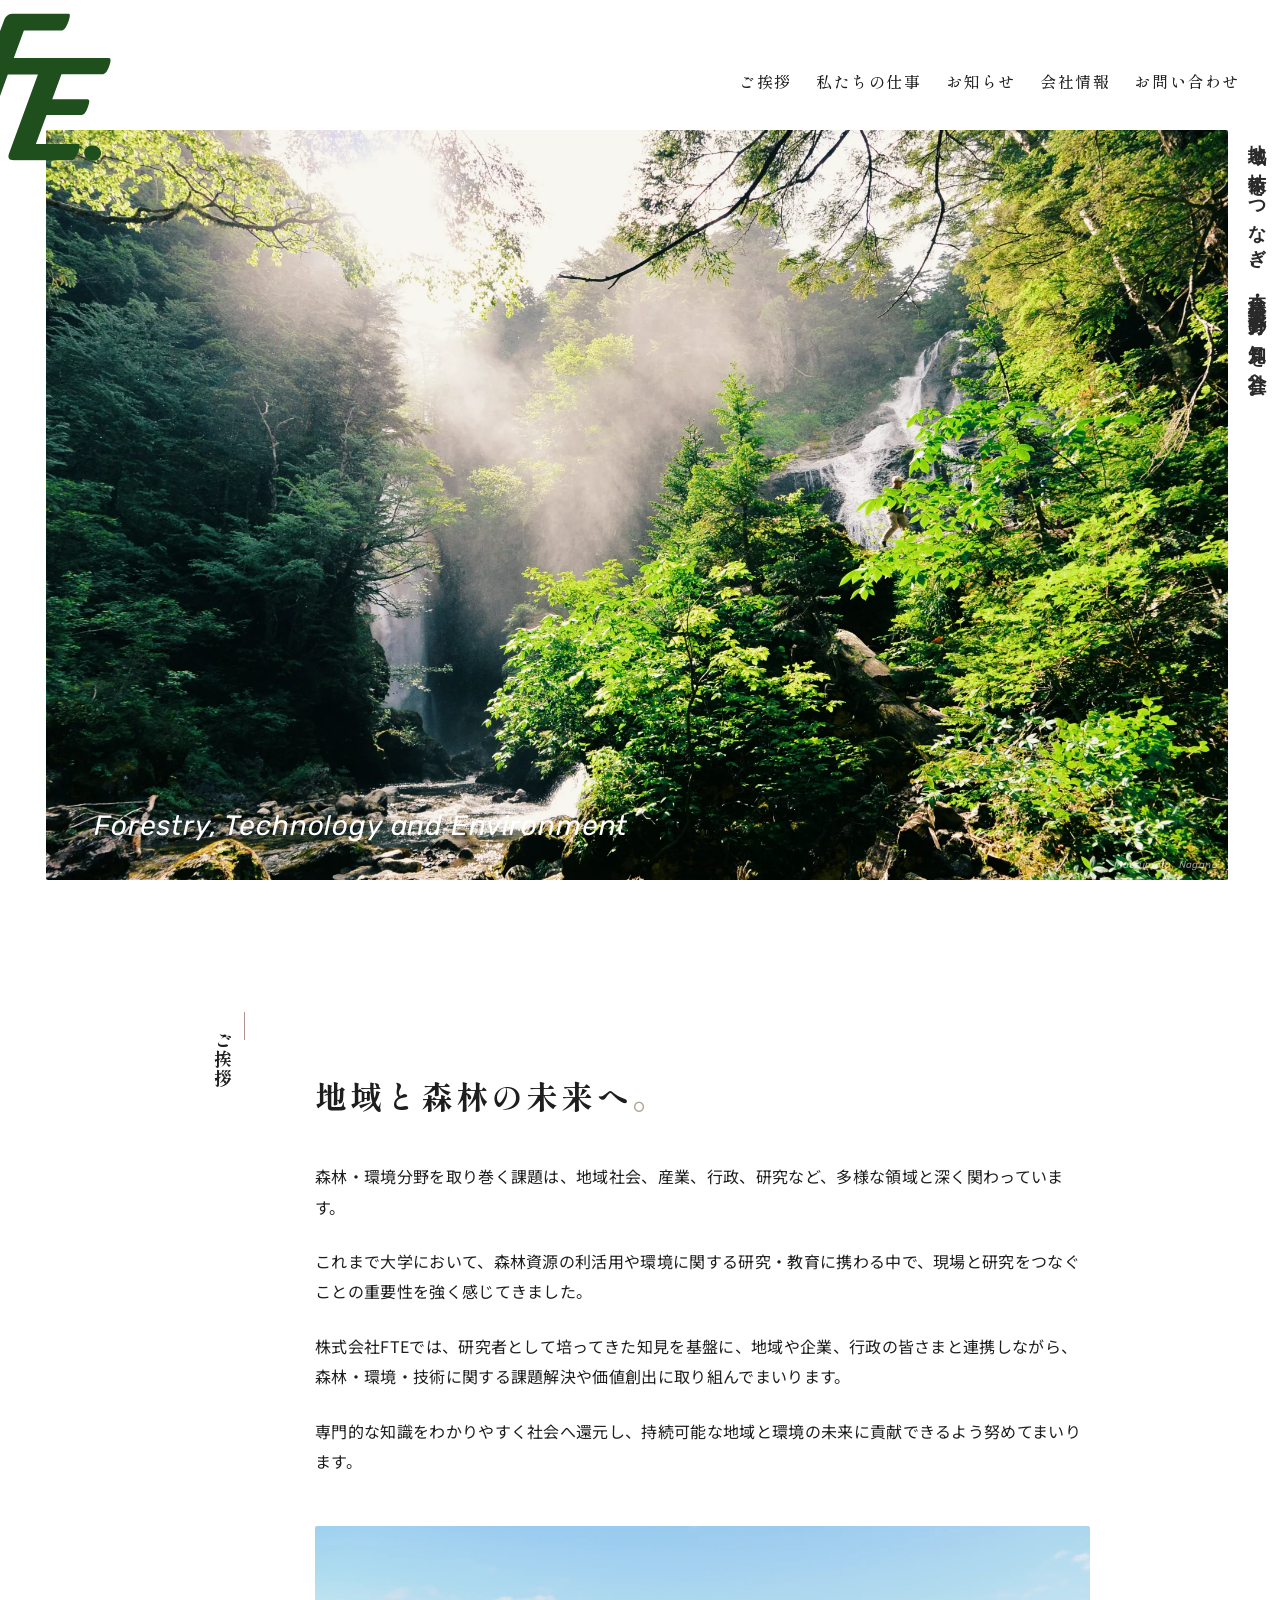
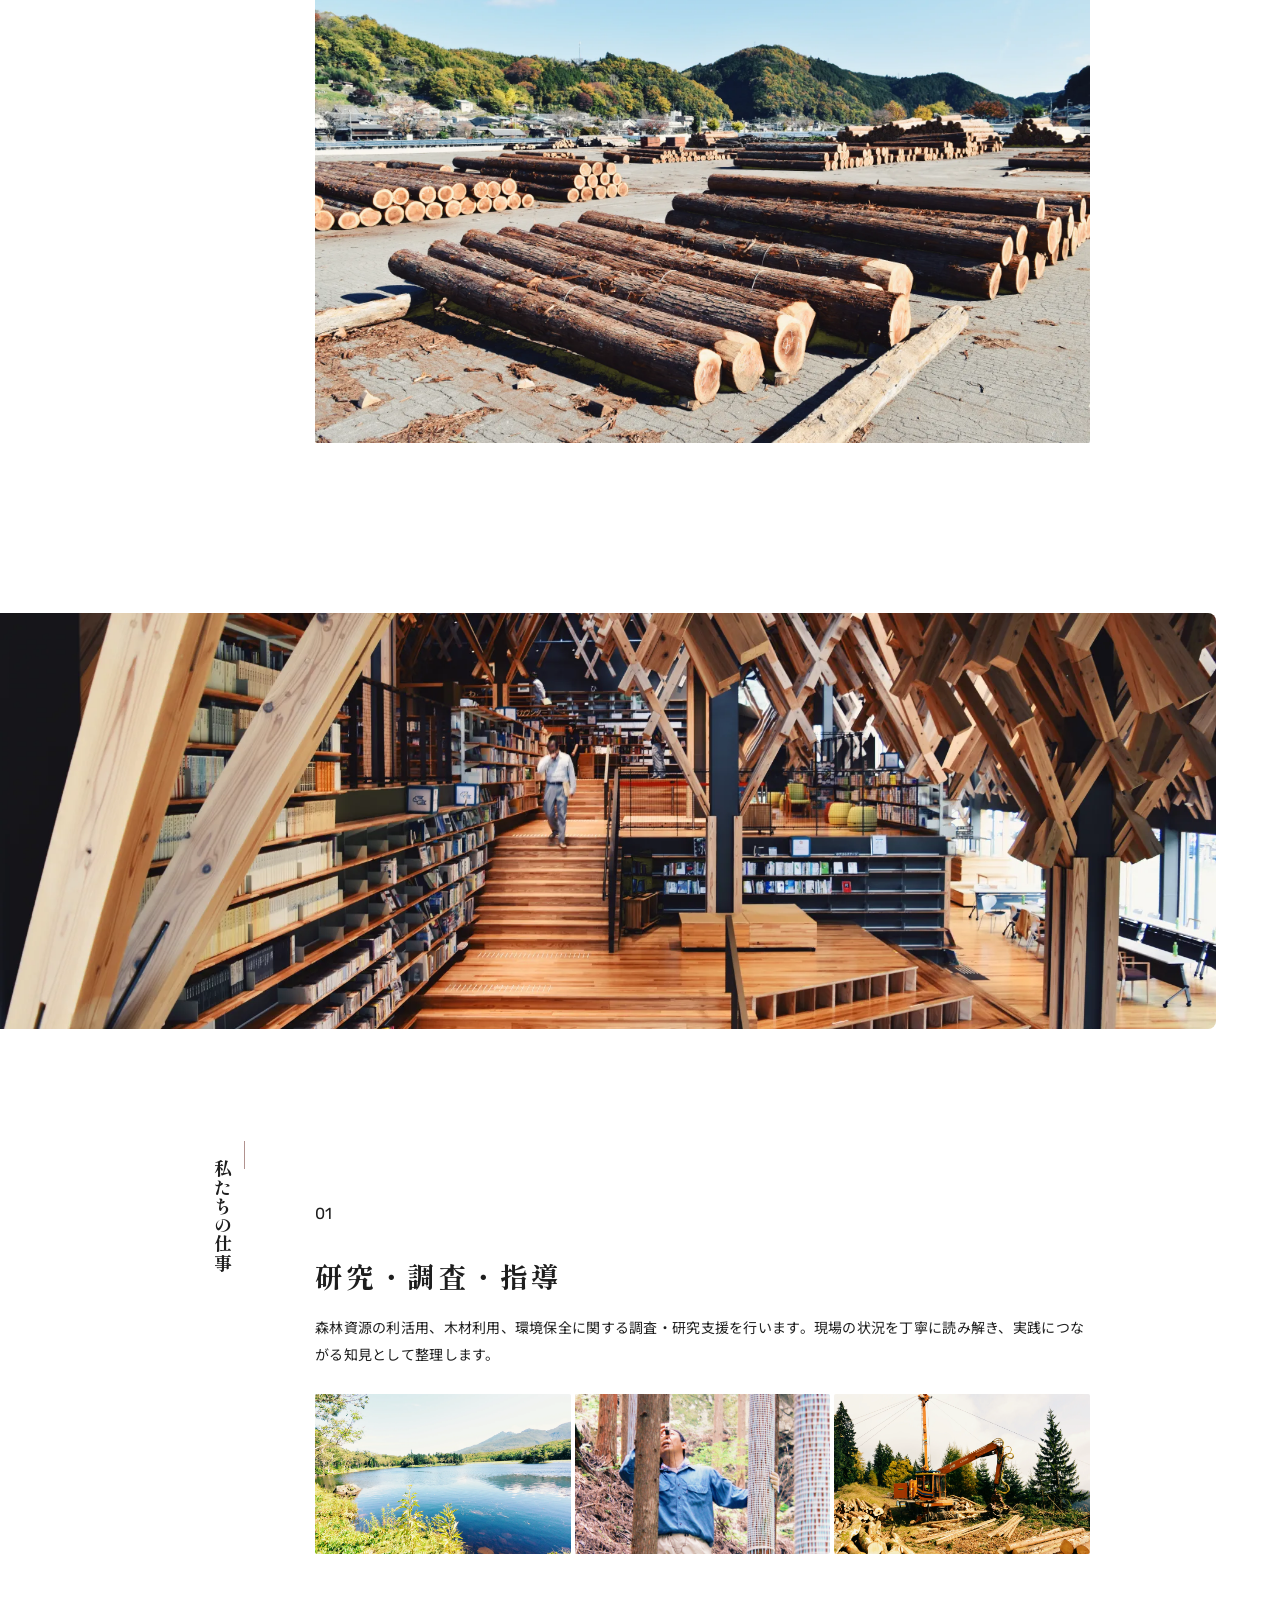
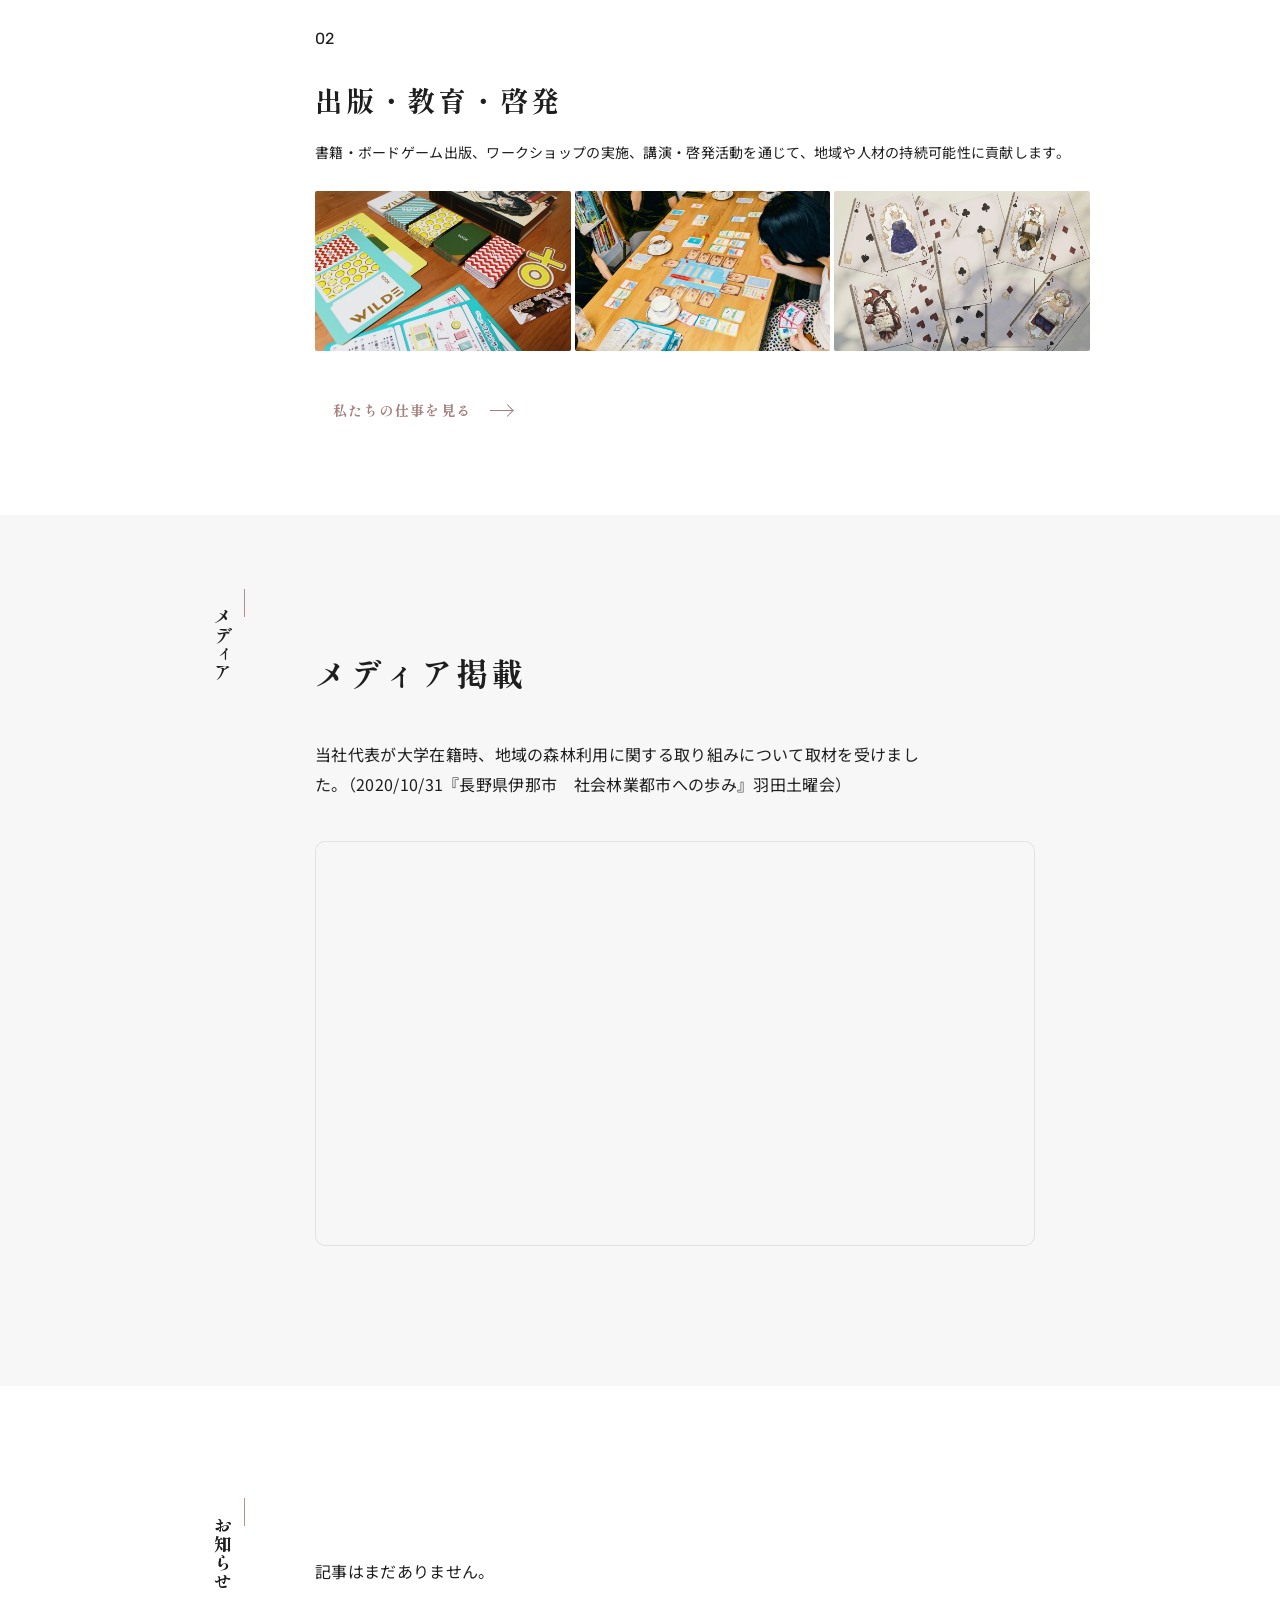
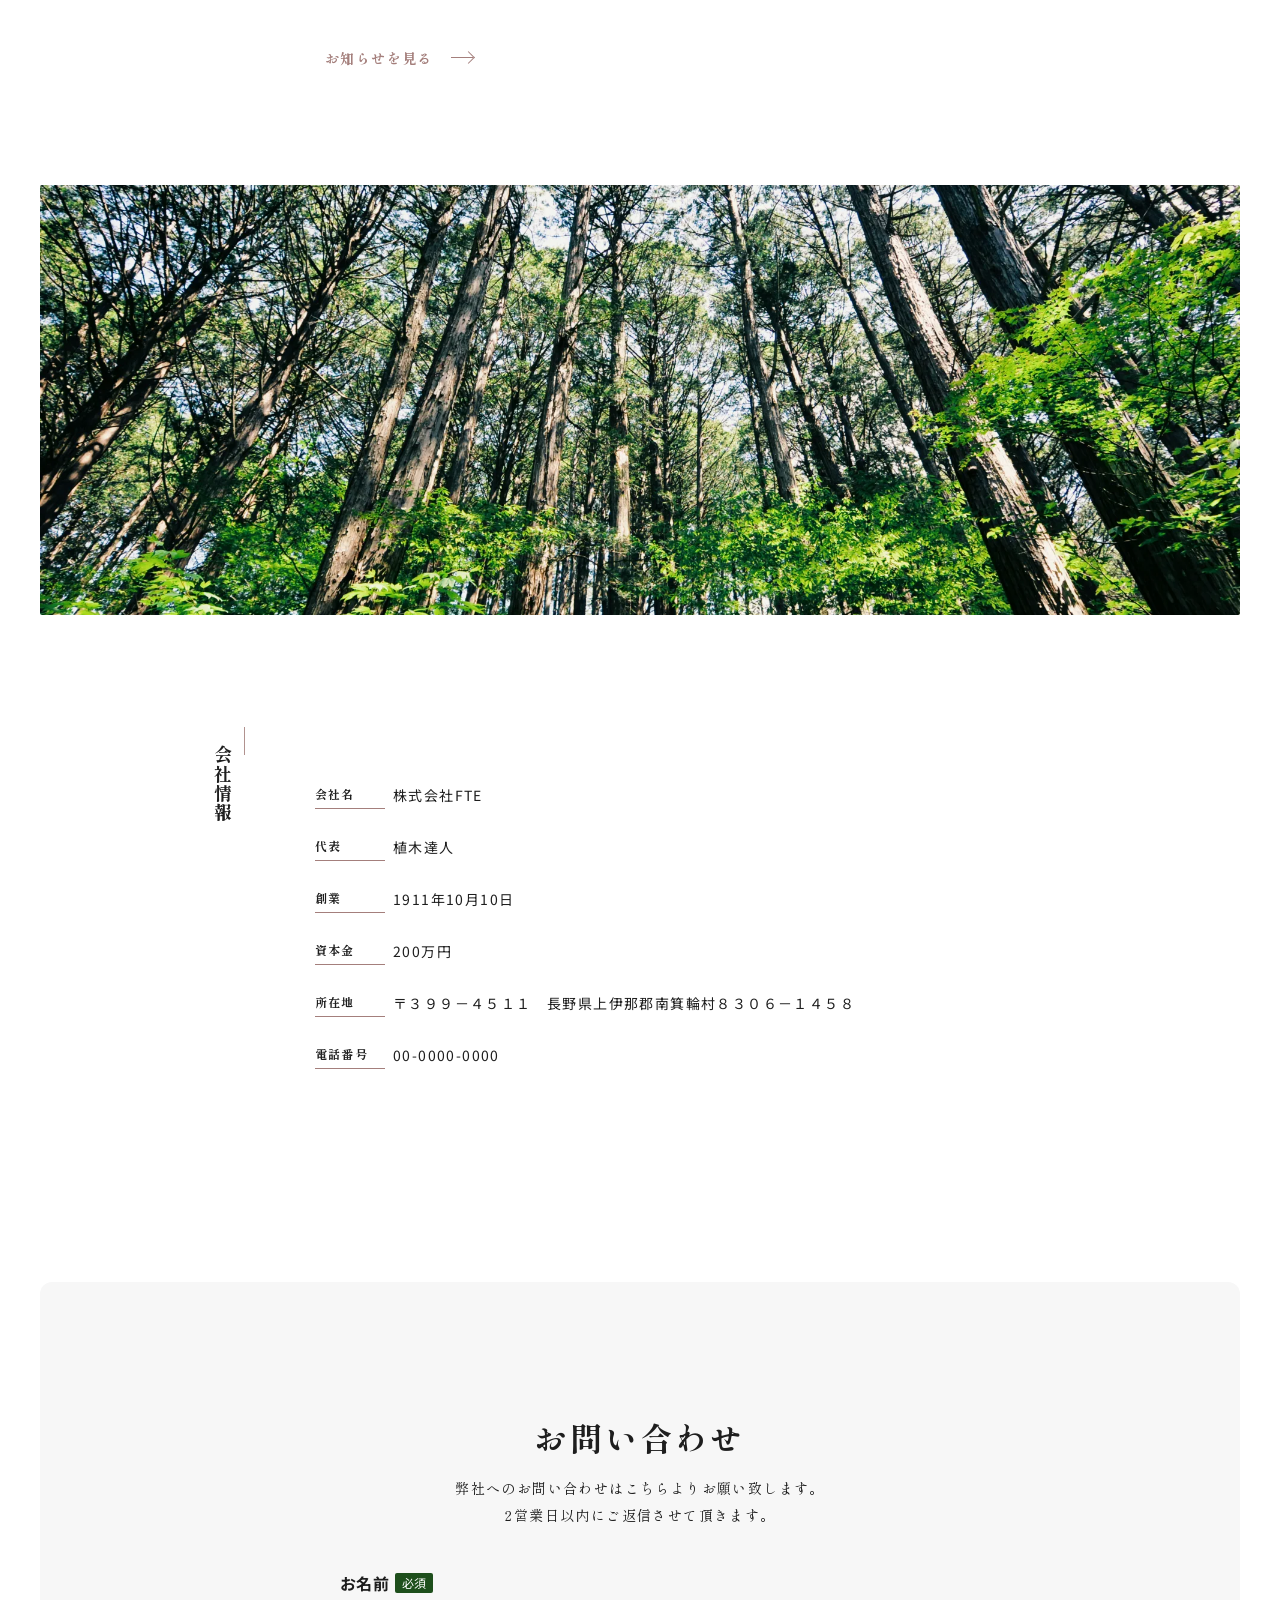
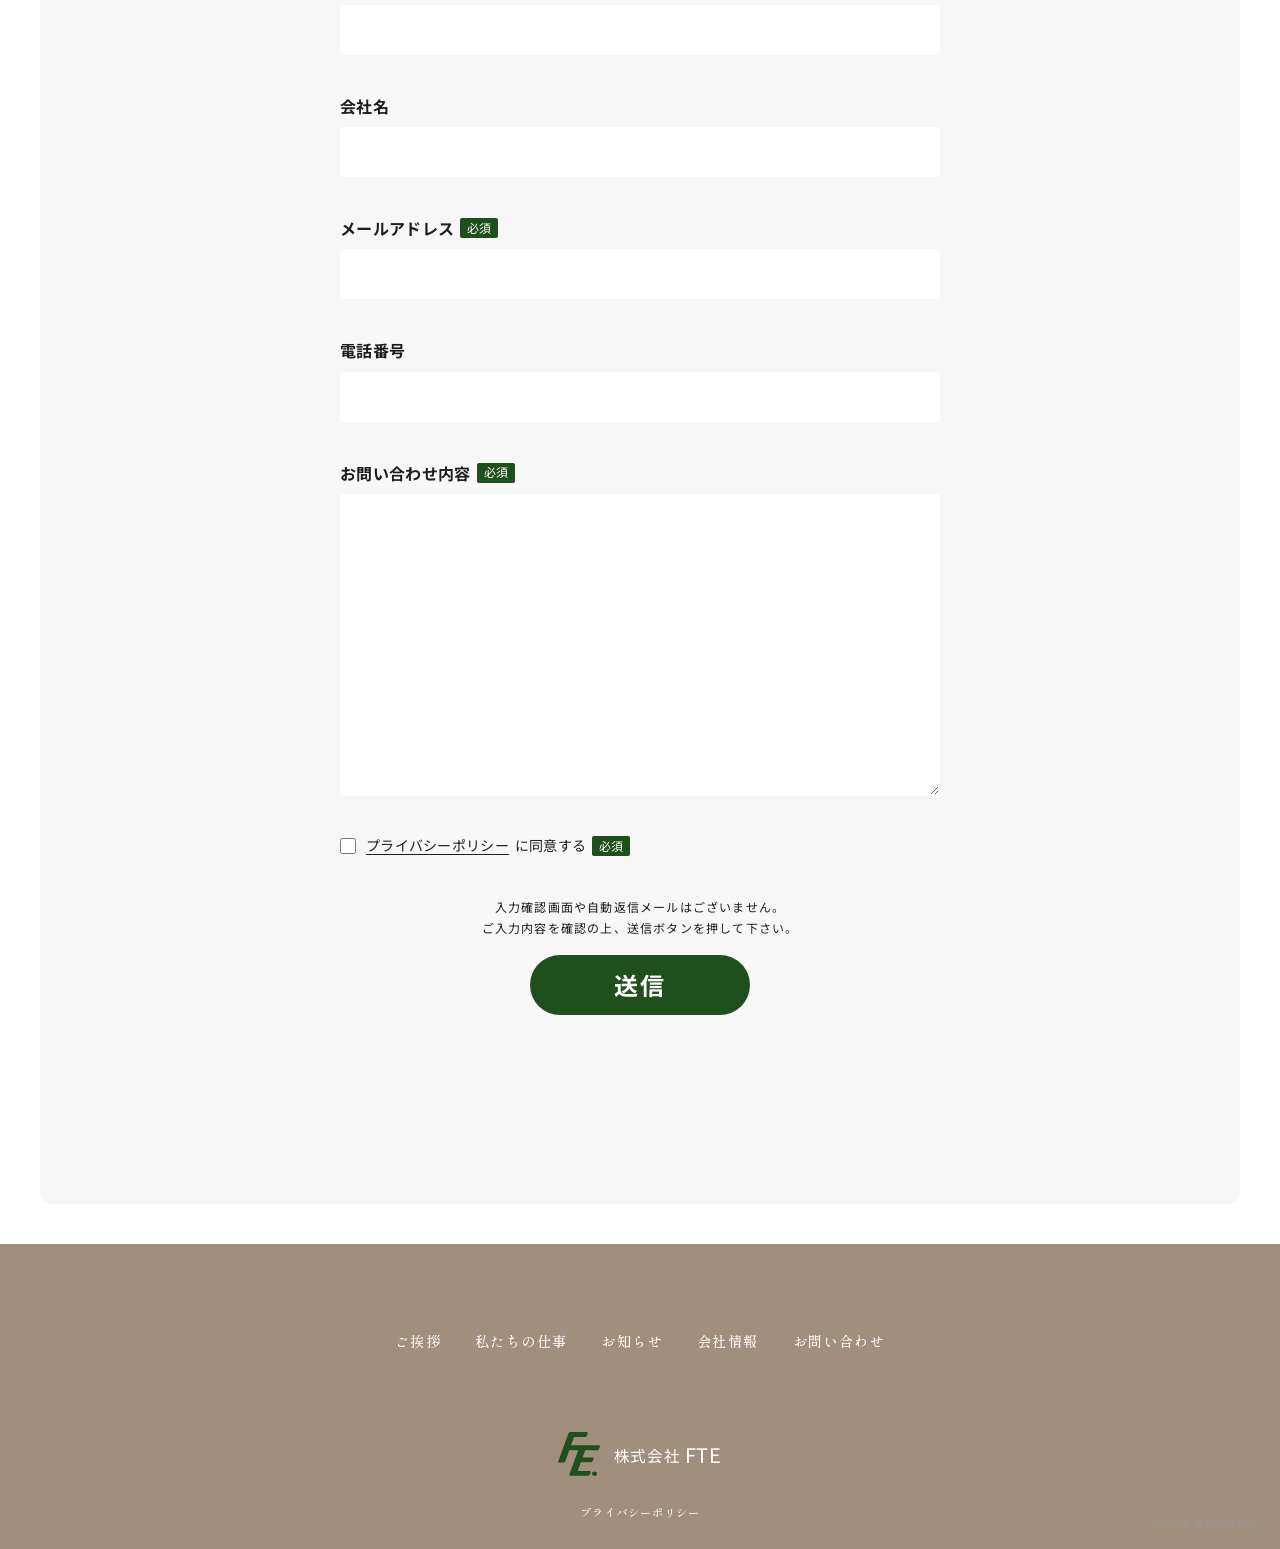
==== index.html @ 88b0e00a "media link" ====
<!DOCTYPE html>
<html lang="ja">
<head>
  <meta charset="UTF-8" />
  <meta name="viewport" content="width=device-width, initial-scale=1.0" />
  <title>株式会社FTE | Forestry, Technology and Environment</title>
  <meta name="description" content="株式会社FTEは、森林・木材・環境分野の研究、調査、教育、出版、商品開発を通じて、地域と環境の持続可能な未来づくりに取り組みます。" />
  <meta name="referrer" content="strict-origin-when-cross-origin" />
  <meta property="og:title" content="株式会社FTE | Forestry, Technology and Environment" />
  <meta property="og:description" content="森林・木材・環境分野の知見を活かし、地域と環境の持続可能な未来づくりに取り組む株式会社FTEの公式サイトです。" />
  <meta property="og:type" content="website" />
  <meta property="og:site_name" content="株式会社FTE" />
  <link rel="icon" href="assets/favicon.svg" type="image/svg+xml" />
  <link rel="preconnect" href="https://fonts.googleapis.com" />
  <link rel="preconnect" href="https://fonts.gstatic.com" crossorigin />
  <link href="https://fonts.googleapis.com/css2?family=Noto+Sans+JP:wght@400;500;700;900&amp;family=Rubik:wght@400;500;600;700&amp;family=Shippori+Mincho+B1:wght@400;500;600;700&amp;family=Zen+Kaku+Gothic+New:wght@400;500;700;900&amp;display=swap" rel="stylesheet" />
  <link rel="stylesheet" href="assets/styles.css?v=20260525-4" />
</head>
<body>
  <header class="site-header" id="top">
    <div class="header-inner">
      <a class="brand" href="#top" aria-label="株式会社FTE">
        <span class="brand-mark" aria-hidden="true">
          <img src="assets/FTE_logo.svg" alt="" />
        </span>
      </a>
      <nav class="global-nav" aria-label="グローバルナビゲーション">
        <a href="#message">ご挨拶</a>
        <a href="works.html#works">私たちの仕事</a>
        <a href="#info">お知らせ</a>
        <a href="#company">会社情報</a>
        <a href="#contact">お問い合わせ</a>
      </nav>
      <button class="menu-toggle" id="menuButton" type="button" aria-label="メニューを開く" aria-controls="mobileMenu" aria-expanded="false">
        <span></span>
        <span></span>
        <span></span>
      </button>
    </div>
  </header>

  <div class="mobile-menu" id="mobileMenu" aria-hidden="true">
    <nav aria-label="モバイルナビゲーション">
      <a href="#message">ご挨拶</a>
      <a href="works.html#works">私たちの仕事</a>
      <a href="#info">お知らせ</a>
      <a href="#company">会社情報</a>
      <a href="#contact">お問い合わせ</a>
    </nav>
  </div>

  <p class="side-copy side-copy-left">地域と技術をつなぎ、</p>
  <p class="side-copy side-copy-right">森林・環境・教育分野の知見を社会へ。</p>
  <p class="side-copy side-copy-mobile">地域と技術をつなぎ、森林・環境・教育分野の知見を社会へ。</p>

  <main>
    <section class="hero" aria-label="株式会社FTE">
      <div class="hero-image">
        <img src="assets/matsumoto.webp" alt="長野県松本市の三本滝" />
        <p class="hero-caption">Matsumoto, Nagano</p>
        <div class="hero-title">
          <h1 class="visually-hidden">FTE</h1>
          <p>Forestry, Technology and Environment</p>
        </div>
      </div>
    </section>

    <section class="section section-message reveal" id="message">
      <div class="section-inner">
        <p class="section-label">ご挨拶</p>
        <div class="section-body message-body">
          <h2>地域と森林の未来へ<span class="heading-dot">。</span></h2>
          <p>
            森林・環境分野を取り巻く課題は、地域社会、産業、行政、研究など、多様な領域と深く関わっています。
          </p>
          <p>
            これまで大学において、森林資源の利活用や環境に関する研究・教育に携わる中で、現場と研究をつなぐことの重要性を強く感じてきました。
          </p>
          <p>
            株式会社FTEでは、研究者として培ってきた知見を基盤に、地域や企業、行政の皆さまと連携しながら、森林・環境・技術に関する課題解決や価値創出に取り組んでまいります。
          </p>
          <p>
            専門的な知識をわかりやすく社会へ還元し、持続可能な地域と環境の未来に貢献できるよう努めてまいります。
          </p>
          <img class="message-photo" src="assets/yoshino.webp" alt="吉野の風景" loading="lazy" />
        </div>
      </div>
    </section>

    <figure class="wide-photo reveal">
      <img src="assets/library.webp" alt="木造建築の図書空間" loading="lazy" />
    </figure>

    <section class="section reveal" id="works">
      <div class="section-inner">
        <p class="section-label">私たちの仕事</p>
        <div class="section-body">
          <article class="work-item">
            <p class="work-number">01</p>
            <h2>研究・調査・指導</h2>
            <p>
              森林資源の利活用、木材利用、環境保全に関する調査・研究支援を行います。現場の状況を丁寧に読み解き、実践につながる知見として整理します。
            </p>
            <div class="image-row">
              <img src="assets/shiretoko.webp" alt="知床の森林" loading="lazy" />
              <img class="image-focus-top" src="assets/port2.webp" alt="森林調査の様子" loading="lazy" />
              <img src="assets/austria1.webp" alt="オーストリアの木造建築" loading="lazy" />
            </div>
          </article>

          <article class="work-item">
            <p class="work-number">02</p>
            <h2>出版・教育・啓発</h2>
            <p>
              書籍・ボードゲーム出版、ワークショップの実施、講演・啓発活動を通じて、地域や人材の持続可能性に貢献します。
            </p>
            <div class="image-row">
              <img src="assets/kojirefa1.webp" alt="ボードゲームのカード" loading="lazy" />
              <img src="assets/mitiada2.webp" alt="みちあそびのプレイ風景" loading="lazy" />
              <img class="image-focus-top" src="assets/liberade1.webp" alt="Liberadeの制作物" loading="lazy" />
            </div>
          </article>

          <a class="text-link" href="works.html#works">
            <span>私たちの仕事を見る</span>
            <i aria-hidden="true"></i>
          </a>
        </div>
      </div>
    </section>

    <section class="section section-media reveal" id="media">
      <div class="section-inner">
        <p class="section-label">メディア</p>
        <div class="section-body media-body">
          <h2>メディア掲載</h2>
          <p>
            当社代表が大学在籍時、地域の森林利用に関する取り組みについて取材を受けました。（2020/10/31『長野県伊那市　社会林業都市への歩み』羽田土曜会）
          </p>
          <div class="media-video" aria-label="当社代表が出演したYouTube動画">
            <iframe
              src="https://www.youtube.com/embed/WPA7bNDVLJ8?start=276&amp;rel=0&amp;playsinline=1"
              title="当社代表が出演したYouTube動画"
              loading="lazy"
              allow="accelerometer; autoplay; clipboard-write; encrypted-media; gyroscope; picture-in-picture; web-share"
              referrerpolicy="strict-origin-when-cross-origin"
              allowfullscreen>
            </iframe>
          </div>
        </div>
      </div>
    </section>

    <section class="section section-info reveal" id="info">
      <div class="section-inner">
        <p class="section-label">お知らせ</p>
        <div class="section-body">
          <p class="empty-news">記事はまだありません。</p>
          <a class="small-link" href="#info">
            <span>お知らせを見る</span>
            <i aria-hidden="true"></i>
          </a>
        </div>
      </div>
    </section>

    <figure class="wood-photo reveal">
      <img src="assets/kisohinoki.webp" alt="木曽檜の大木" loading="lazy" />
    </figure>

    <section class="section reveal" id="company">
      <div class="section-inner">
        <p class="section-label">会社情報</p>
        <div class="section-body company-body">
          <div class="company-detail">
            <dl>
              <div>
                <dt>会社名</dt>
                <dd>株式会社FTE</dd>
              </div>
              <div>
                <dt>代表</dt>
                <dd>植木達人</dd>
              </div>
              <div>
                <dt>創業</dt>
                <dd>1911年10月10日</dd>
              </div>
              <div>
                <dt>資本金</dt>
                <dd>200万円</dd>
              </div>
              <div>
                <dt>所在地</dt>
                <dd>〒３９９－４５１１　長野県上伊那郡南箕輪村８３０６－１４５８</dd>
              </div>
              <div>
                <dt>電話番号</dt>
                <dd>00-0000-0000</dd>
              </div>
            </dl>
          </div>
        </div>
      </div>
    </section>

    <section class="contact-wrap reveal" id="contact">
      <div class="contact-panel">
        <h2>お問い合わせ</h2>
        <p>
          弊社へのお問い合わせはこちらよりお願い致します。<br />
          2営業日以内にご返信させて頂きます。
        </p>

        <form class="contact-form" id="contactForm" action="https://formspree.io/f/xjgzoblb" method="post">
          <input type="hidden" name="_subject" value="FTE Webサイトからのお問い合わせ" />
          <label>
            <span>お名前 <em>必須</em></span>
            <input type="text" name="お名前" required />
          </label>
          <label>
            <span>会社名</span>
            <input type="text" name="会社名" />
          </label>
          <label>
            <span>メールアドレス <em>必須</em></span>
            <input type="email" name="email" required />
          </label>
          <label>
            <span>電話番号</span>
            <input type="tel" name="電話番号" />
          </label>
          <label>
            <span>お問い合わせ内容 <em>必須</em></span>
            <textarea name="お問い合わせ内容" required></textarea>
          </label>
          <label class="privacy-check">
            <input type="checkbox" name="プライバシーポリシーに同意" required />
            <span><a href="privacy.html#privacy">プライバシーポリシー</a>に同意する <em>必須</em></span>
          </label>
          <p class="form-note">入力確認画面や自動返信メールはございません。<br />ご入力内容を確認の上、送信ボタンを押して下さい。</p>
          <button type="submit">送信</button>
          <p class="form-message" id="formMessage" role="status"></p>
        </form>
      </div>
    </section>
  </main>

  <footer class="site-footer">
    <nav class="footer-nav" aria-label="フッターナビゲーション">
      <a href="#message">ご挨拶</a>
      <a href="works.html#works">私たちの仕事</a>
      <a href="#info">お知らせ</a>
      <a href="#company">会社情報</a>
      <a href="#contact">お問い合わせ</a>
    </nav>
    <a class="footer-brand" href="#top" aria-label="トップへ戻る">
      <span class="footer-brand-mark" aria-hidden="true">
        <img src="assets/FTE_logo.svg" alt="" />
      </span>
      <span class="footer-brand-text">
        <strong class="brand-name"><span class="brand-name-ja">株式会社</span><span class="brand-name-en">FTE</span></strong>
      </span>
    </a>
    <a class="privacy-link" href="privacy.html#privacy">プライバシーポリシー</a>
    <small>©2026 株式会社FTE</small>
  </footer>

  <script src="assets/script.js?v=20260523"></script>
</body>
</html>
---- assets/styles.css ----
:root {
  --ink: rgb(30, 30, 30);
  --muted: #686868;
  --line: rgb(220, 220, 220);
  --green: #1e4f1c;
  --paper: #ffffff;
  --soft: rgb(247, 247, 247);
  --footer: #a28e7d;
  --sand: #a28e7d;
  --accent: #a47f7c;
  --latin: "Rubik", ui-sans-serif, system-ui, sans-serif;
  --body: "Zen Kaku Gothic New", "Noto Sans JP", "Hiragino Kaku Gothic ProN", "Yu Gothic", Meiryo, sans-serif;
  --side: "Shippori Mincho B1", "Yu Mincho", "Hiragino Mincho ProN", serif;
  --heading: var(--side);
  --jp: var(--body);
}

* {
  box-sizing: border-box;
}

html {
  scroll-behavior: smooth;
}

body {
  margin: 0;
  background: var(--paper);
  color: var(--ink);
  font-family: var(--jp);
  font-size: 16px;
  line-height: 1.8;
  text-rendering: optimizeLegibility;
  -webkit-font-smoothing: antialiased;
}

body.menu-open {
  overflow: hidden;
}

a {
  color: inherit;
  text-decoration: none;
}

img {
  display: block;
  max-width: 100%;
}

button,
input,
textarea {
  font: inherit;
}

::selection {
  background: rgba(30, 79, 28, 0.16);
}

.site-header {
  position: absolute;
  top: 0;
  left: 0;
  z-index: 20;
  width: 100%;
  background: transparent;
}

body.menu-open .site-header {
  z-index: 70;
}

.header-inner {
  display: flex;
  align-items: center;
  justify-content: space-between;
  width: min(1240px, calc(100% - 80px));
  min-height: 79px;
  margin: 0 auto;
  padding: 22px 0 18px;
}

.brand {
  display: inline-flex;
  align-items: center;
  gap: 24px;
  min-width: 0;
  line-height: 1;
}

.brand-mark {
  display: inline-flex;
  flex: 0 0 auto;
  width: 114px;
  height: 144px;
}

.brand-mark img {
  display: block;
  width: 100%;
  height: 100%;
  object-fit: contain;
}

.brand-text {
  display: grid;
  gap: 4px;
  color: #050505;
  font-family: var(--latin);
  line-height: 1.15;
  white-space: nowrap;
}

.brand-name {
  display: inline-flex;
  align-items: baseline;
  font-family: var(--heading);
  font-size: 26px;
  font-weight: 700;
  letter-spacing: 0.08em;
}

.visually-hidden {
  position: absolute;
  width: 1px;
  height: 1px;
  margin: -1px;
  padding: 0;
  overflow: hidden;
  clip: rect(0, 0, 0, 0);
  white-space: nowrap;
  border: 0;
}

.brand-name-en {
  display: inline-block;
  margin-left: 0.22em;
  letter-spacing: 0.04em;
  transform: translateY(0.03em);
}

h1,
h2,
h3,
.brand-name,
.section-label,
.global-nav a,
.mobile-menu a,
.footer-nav a,
.privacy-link,
.works-profile-label,
.company-detail dt,
.profile-list dt,
.profile-notes dt {
  font-family: var(--heading);
}

.global-nav {
  display: flex;
  align-items: center;
  gap: 24px;
}

.global-nav a,
.footer-nav a {
  font-size: 16px;
  font-weight: 500;
  letter-spacing: 0.1em;
  line-height: 1.4;
  transition: opacity 0.25s ease;
}

.global-nav a:hover,
.footer-nav a:hover,
.privacy-link:hover {
  opacity: 0.62;
}

.menu-toggle {
  display: flex;
  position: fixed;
  top: 18px;
  right: 14px;
  z-index: 60;
  flex-direction: column;
  align-items: flex-end;
  justify-content: center;
  gap: 8px;
  width: 42px;
  height: 42px;
  padding: 10px 7px;
  border: 0;
  border-radius: 999px;
  background: rgba(255, 255, 255, 0.82);
  cursor: pointer;
  transition: background-color 0.25s ease, transform 0.25s ease;
}

body.menu-open .menu-toggle {
  background: rgba(255, 255, 255, 0.96);
}

.menu-toggle span {
  position: relative;
  display: block;
  height: 2px;
  margin: 0 auto;
  border-radius: 999px;
  background: #000000;
  backface-visibility: hidden;
  transform-origin: center;
  will-change: transform;
  transition: transform 0.25s ease, opacity 0.2s ease;
}

.menu-toggle span:nth-child(1) {
  width: 24px;
}

.menu-toggle span:nth-child(2) {
  width: 24px;
}

.menu-toggle span:nth-child(3) {
  display: none;
}

.menu-toggle:hover {
  background: rgba(164, 127, 124, 0.12);
  transform: translateY(-1px);
}

body.menu-open .menu-toggle span:nth-child(1) {
  width: 24px;
  transform: translate3d(0, 5px, 0) rotate(45deg);
}

body.menu-open .menu-toggle span:nth-child(2) {
  width: 24px;
  opacity: 1;
  transform: translate3d(0, -5px, 0) rotate(-45deg);
}

.mobile-menu {
  position: fixed;
  inset: 0;
  z-index: 35;
  display: flex;
  flex-direction: column;
  justify-content: center;
  padding: 80px 32px;
  background: rgba(255, 255, 255, 0.96);
  opacity: 0;
  pointer-events: none;
  transform: translateY(-12px);
  transition: opacity 0.28s ease, transform 0.28s ease;
}

.mobile-menu.is-open {
  opacity: 1;
  pointer-events: auto;
  transform: translateY(0);
}

.mobile-menu nav {
  display: grid;
  gap: 24px;
}

.mobile-menu a {
  font-size: 24px;
  font-weight: 700;
  letter-spacing: 0.12em;
}

.side-copy {
  position: fixed;
  z-index: 12;
  margin: 0;
  color: #000000;
  font-family: var(--side);
  font-size: 18px;
  font-weight: 600;
  letter-spacing: 0.15em;
  line-height: 1.9;
  opacity: var(--side-copy-opacity, 0.84);
  transition: opacity 0.55s ease, transform 0.55s ease;
  white-space: nowrap;
  writing-mode: vertical-rl;
}

.side-copy-left {
  display: none;
  top: 130px;
}

.side-copy-right {
  display: none;
  top: 130px;
}

.side-copy-mobile {
  top: 50%;
  right: 17px;
  transform: translateY(-50%);
}

@media (min-width: 961px) {
  .menu-toggle {
    display: none;
  }

  .brand {
    position: relative;
    z-index: 20;
    transform-origin: top left;
    transform: translate(-70px, -24px) scale(1.1);
  }

  .brand-mark {
    width: 128px;
    height: 162px;
  }

  .global-nav {
    align-self: flex-start;
    margin-top: 48px;
    margin-bottom: 0;
  }

  .hero-image {
    width: calc(100% - 18px);
    margin: 0 6px;
  }

  .side-copy-mobile {
    top: 130px;
    right: 6px;
    transform: none;
  }
}

.hero {
  width: 100%;
  height: 100vh;
  min-height: 620px;
  padding: 130px 40px 20px;
}

.hero-image {
  position: relative;
  height: 100%;
  overflow: hidden;
  border-radius: 2px;
  background: #dddddd;
}

.hero-image img {
  width: 100%;
  height: 100%;
  object-fit: cover;
}

.hero-caption {
  position: absolute;
  right: 10px;
  bottom: 8px;
  margin: 0;
  color: rgba(255, 255, 255, 0.58);
  font-family: var(--latin);
  font-size: 10px;
  font-style: italic;
  font-weight: 400;
  letter-spacing: 0.04em;
  line-height: 1.3;
  pointer-events: none;
}

.hero-title {
  position: absolute;
  left: 48px;
  bottom: 35px;
  width: min(100% - 48px, 1000px);
  color: var(--paper);
  text-align: left;
}

.hero-title h1 {
  margin: 0;
  color: var(--paper);
  font-family: var(--latin);
  font-size: 82px;
  font-weight: 700;
  letter-spacing: 0.03em;
  line-height: 1;
}

.hero-title p {
  margin: 16px 0 0;
  color: var(--paper);
  font-family: var(--latin);
  font-size: 28px;
  font-style: italic;
  font-weight: 400;
  letter-spacing: 0.03em;
  line-height: 1.4;
}

.section {
  padding: 130px 80px 170px;
  background: var(--paper);
}

.section-inner {
  display: grid;
  grid-template-columns: 45px minmax(0, 1fr);
  gap: 80px;
  width: min(900px, 100%);
  margin: 0 auto;
}

.section-label {
  position: relative;
  width: 45px;
  margin: 0;
  color: var(--ink);
  font-size: 18px;
  font-weight: 700;
  letter-spacing: 0.05em;
  line-height: 1.4;
  writing-mode: vertical-rl;
}

.section-label::after {
  content: "";
  position: absolute;
  top: -18px;
  right: -10px;
  width: 1px;
  height: 28px;
  background: var(--accent);
  opacity: 0.85;
}

.section-body {
  min-width: 0;
  padding-top: 40px;
}

.section-body h2,
.contact-panel h2 {
  margin: 0 0 40px;
  color: var(--ink);
  font-size: 32px;
  font-weight: 700;
  letter-spacing: 0.1em;
  line-height: 1.6;
}

.heading-dot {
  color: #a28e7d;
  opacity: 0.8;
}

.section-body p {
  margin: 0 0 24px;
  color: var(--ink);
  font-size: 16px;
  font-weight: 400;
  letter-spacing: 0.02em;
  line-height: 1.9;
}

.message-body p:last-of-type {
  margin-bottom: 50px;
}

.message-photo {
  width: 100%;
  border-radius: 2px;
}

.wide-photo {
  width: 100%;
  margin: 0;
  padding-right: 64px;
}

.wide-photo img {
  width: 100%;
  height: 416px;
  object-fit: cover;
  border-radius: 0 8px 8px 0;
}

.work-item {
  width: 100%;
  margin-bottom: 70px;
}

.work-item:last-of-type {
  margin-bottom: 38px;
}

section#works {
  padding-bottom: 84px;
}

.work-number {
  margin: 0;
  color: var(--line);
  font-family: var(--latin);
  font-size: 28px;
  font-weight: 500;
  line-height: 1.4;
}

.work-item h2 {
  margin: 0 0 16px;
  font-size: 28px;
}

.work-item p:not(.work-number) {
  margin-bottom: 26px;
  font-size: 14px;
}

.image-row {
  display: grid;
  grid-template-columns: repeat(3, minmax(0, 1fr));
  gap: 4px;
  width: 100%;
}

.image-row img {
  width: 100%;
  height: 160px;
  object-fit: cover;
  border-radius: 2px;
}

.image-focus-top {
  object-position: center 28%;
}

.text-link {
  position: relative;
  display: inline-flex;
  align-items: center;
  gap: 10px;
  min-height: 42px;
  padding: 12px 16px 12px 18px;
  border-radius: 128px;
  color: var(--accent);
  transition: opacity 0.25s ease;
}

.text-link span {
  font-family: var(--heading);
  font-size: 14px;
  font-weight: 700;
  letter-spacing: 0.1em;
  line-height: 1;
}

.text-link i {
  position: relative;
  display: block;
  width: 22px;
  height: 1px;
  background: var(--accent);
  transform: translateX(8px);
  transition: transform 0.25s ease;
}

.text-link i::after,
.small-link i::after {
  content: "";
  position: absolute;
  top: -4px;
  right: 0;
  width: 8px;
  height: 8px;
  border-top: 1px solid currentColor;
  border-right: 1px solid currentColor;
  transform: rotate(45deg);
}

.text-link:hover {
  opacity: 0.72;
}

.text-link:hover i {
  transform: translateX(14px);
}

.section-info {
  padding-bottom: 300px;
  background: var(--paper);
}

.empty-news {
  margin: 20px 0;
  font-weight: 900;
  letter-spacing: 0.15em;
}

.small-link {
  display: inline-flex;
  align-items: center;
  gap: 10px;
  margin-top: 30px;
  padding: 10px;
  color: var(--accent);
  font-family: var(--heading);
  font-size: 14px;
  font-weight: 700;
  letter-spacing: 0.1em;
  line-height: 1;
  transition: opacity 0.25s ease;
}

.small-link i {
  position: relative;
  display: block;
  width: 22px;
  height: 1px;
  background: var(--accent);
  transform: translateX(8px);
  transition: transform 0.25s ease;
}

.small-link:hover {
  opacity: 0.72;
}

.small-link:hover i {
  transform: translateX(14px);
}

.wood-photo {
  width: 100%;
  margin: -190px 0 0;
  padding: 0 40px;
}

.wood-photo img {
  width: 100%;
  height: 430px;
  object-fit: cover;
  border-radius: 2px;
}

.company-body {
  max-width: 620px;
}

.company-detail dl {
  display: grid;
  gap: 25px;
  margin: 0;
}

.company-detail dl div {
  display: grid;
  grid-template-columns: 70px minmax(0, 1fr);
  gap: 8px;
  align-items: start;
}

.company-detail dt,
.company-detail dd {
  margin: 0;
  padding-bottom: 6px;
  color: var(--ink);
  letter-spacing: 0.1em;
  line-height: 1.5;
}

.company-detail dt {
  position: relative;
  font-size: 12px;
  font-weight: 700;
}

.company-detail dt::after {
  content: "";
  position: absolute;
  right: 0;
  bottom: 0;
  left: 0;
  height: 1px;
  background: var(--accent);
}

.company-detail dd {
  font-size: 14px;
  font-weight: 400;
}

.section-media {
  padding-top: 92px;
  padding-bottom: 140px;
  background: var(--soft);
}

.media-body {
  max-width: 760px;
}

.media-body p {
  width: min(620px, 100%);
  margin-bottom: 42px;
}

.media-video {
  width: min(720px, 100%);
  aspect-ratio: 16 / 9;
  padding: 10px;
  border: 1px solid rgba(87, 81, 76, 0.12);
  border-radius: 10px;
  background: rgba(247, 247, 247, 0.72);
}

.media-video iframe {
  display: block;
  width: 100%;
  height: 100%;
  border: 0;
  border-radius: 6px;
}

.contact-wrap {
  padding: 40px;
  background: var(--paper);
}

.contact-panel {
  display: flex;
  flex-direction: column;
  align-items: center;
  width: 100%;
  padding: 130px 40px 150px;
  border-radius: 12px;
  background: var(--soft);
}

.contact-panel h2 {
  margin-bottom: 12px;
  text-align: center;
}

.contact-panel > p {
  width: min(460px, 100%);
  margin: 0 0 44px;
  color: var(--ink);
  font-family: var(--heading);
  font-size: 14px;
  letter-spacing: 0.1em;
  line-height: 1.9;
  text-align: center;
}

.contact-form {
  display: grid;
  width: min(600px, 100%);
}

.contact-form label {
  display: grid;
  gap: 10px;
  margin-bottom: 40px;
}

.contact-form label > span {
  display: flex;
  align-items: center;
  gap: 6px;
  color: var(--ink);
  font-size: 16px;
  font-weight: 700;
  letter-spacing: 0.02em;
  line-height: 1.4;
}

.contact-form em {
  display: inline-flex;
  align-items: center;
  justify-content: center;
  min-width: 38px;
  height: 20px;
  padding: 0 6px;
  border-radius: 2px;
  background: var(--green);
  color: var(--paper);
  font-size: 12px;
  font-style: normal;
  font-weight: 400;
  letter-spacing: 0;
}

.contact-form input:not([type="checkbox"]),
.contact-form textarea {
  width: 100%;
  border: 1px solid transparent;
  border-radius: 4px;
  background: var(--paper);
  color: var(--ink);
  font-size: 16px;
  letter-spacing: 0.02em;
  outline: none;
  transition: border-color 0.2s ease, box-shadow 0.2s ease;
}

.contact-form input:not([type="checkbox"]) {
  height: 50px;
  padding: 10px;
}

.contact-form input[type="email"],
.contact-form input[type="tel"] {
  font-family: var(--latin);
  padding: 10px 16px;
}

.contact-form textarea {
  min-height: 302px;
  padding: 10px;
  resize: vertical;
  line-height: 1.8;
}

.contact-form input:focus,
.contact-form textarea:focus {
  border-color: rgba(30, 79, 28, 0.36);
  box-shadow: 0 0 0 3px rgba(30, 79, 28, 0.1);
}

.privacy-check {
  display: flex !important;
  grid-template-columns: none;
  flex-direction: row;
  align-items: center;
  gap: 7px;
  margin-bottom: 40px;
}

.privacy-check input {
  width: 16px;
  height: 16px;
  margin: 0;
  accent-color: var(--green);
}

.privacy-check span {
  display: inline-flex !important;
  flex-wrap: wrap;
  font-size: 14px !important;
  font-weight: 400 !important;
}

.privacy-check a {
  text-decoration: underline;
  text-underline-offset: 3px;
}

.form-note {
  margin: 0 0 16px;
  color: var(--ink);
  font-size: 12px;
  letter-spacing: 0.1em;
  line-height: 1.78;
  text-align: center;
}

.contact-form button {
  width: 220px;
  height: 60px;
  margin: 0 auto;
  border: 0;
  border-radius: 40px;
  background: var(--green);
  color: var(--paper);
  cursor: pointer;
  font-size: 24px;
  font-weight: 700;
  letter-spacing: 0.1em;
  line-height: 1;
  transition: opacity 0.25s ease, transform 0.25s ease;
}

.contact-form button:hover {
  opacity: 0.86;
  transform: translateY(-1px);
}

.contact-form button:disabled {
  cursor: wait;
  opacity: 0.62;
  transform: none;
}

.form-message {
  min-height: 1.6em;
  margin: 18px 0 0;
  color: var(--green);
  font-size: 13px;
  text-align: center;
}

.site-footer {
  position: relative;
  display: flex;
  flex-direction: column;
  align-items: center;
  min-height: 304px;
  padding: 88px 30px 26px;
  background: var(--footer);
  color: var(--paper);
}

.footer-nav {
  display: flex;
  flex-wrap: wrap;
  justify-content: center;
  gap: 34px;
  width: min(558px, 100%);
  margin-bottom: 76px;
}

.footer-nav a {
  color: var(--paper);
  font-size: 14px;
}

.footer-brand {
  display: inline-flex;
  align-items: center;
  gap: 14px;
  margin-bottom: 22px;
}

.footer-brand-mark {
  display: inline-flex;
  align-items: center;
  justify-content: center;
  width: 42px;
  height: 54px;
}

.footer-brand-mark img {
  display: block;
  width: 100%;
  height: 100%;
  object-fit: contain;
}

.footer-brand-text {
  display: grid;
  gap: 2px;
  color: var(--paper);
  line-height: 1.3;
}

.footer-brand-text strong {
  color: var(--paper);
  font-family: var(--body);
  font-size: 20px;
  font-weight: 400;
  letter-spacing: 0.03em;
}

.footer-brand-text .brand-name {
  font-size: 20px;
}

.footer-brand-text .brand-name-ja {
  font-size: 0.78em;
}

.privacy-link {
  color: var(--paper);
  font-size: 11px;
  font-weight: 500;
  letter-spacing: 0.1em;
}

.site-footer small {
  position: absolute;
  right: 22px;
  bottom: 17px;
  color: rgb(150, 150, 150);
  font-size: 10px;
  font-weight: 500;
  letter-spacing: 0.1em;
}

.page-header {
  position: relative;
  background: var(--paper);
}

.privacy-page {
  padding: 84px 30px 130px;
  background: var(--paper);
}

.privacy-hero,
.privacy-content {
  width: min(900px, 100%);
  margin: 0 auto;
}

.privacy-hero {
  display: grid;
  grid-template-columns: 45px minmax(0, 1fr);
  gap: 80px;
  padding: 70px 0 86px;
  border-bottom: 1px solid var(--line);
}

.privacy-hero h1 {
  margin: 0 0 22px;
  color: var(--ink);
  font-size: 36px;
  font-weight: 700;
  letter-spacing: 0.1em;
  line-height: 1.5;
}

.privacy-hero p:not(.section-label),
.privacy-content p {
  margin: 0;
  color: var(--ink);
  font-size: 16px;
  letter-spacing: 0.02em;
  line-height: 1.9;
}

.privacy-content {
  padding: 64px 0 0 125px;
}

.privacy-content h2 {
  margin: 0 0 14px;
  color: var(--ink);
  font-size: 20px;
  font-weight: 700;
  letter-spacing: 0.08em;
  line-height: 1.6;
}

.privacy-content p {
  margin-bottom: 42px;
}

.privacy-content .privacy-updated {
  margin: 20px 0 0;
  color: var(--muted);
  font-size: 14px;
}

.works-page {
  position: relative;
  z-index: 2;
  padding-top: 0;
  background: var(--paper);
}

.works-header {
  position: absolute;
  z-index: 20;
}

.works-hero {
  width: calc(100% - 98px);
  margin: 0 52px 0 46px;
}

.works-hero img {
  width: 100%;
  height: 640px;
  object-fit: cover;
}

.works-hero h1 {
  position: relative;
  display: block;
  width: 45px;
  margin: 64px 0 0 max(0px, calc((100% - 900px) / 2));
  padding: 0;
  color: var(--ink);
  font-size: 18px;
  font-weight: 700;
  letter-spacing: 0.05em;
  line-height: 1.4;
  writing-mode: vertical-rl;
}

.works-hero h1::after {
  content: "";
  position: absolute;
  top: -18px;
  right: -10px;
  width: 1px;
  height: 28px;
  background: var(--accent);
  opacity: 0.85;
}

.works-detail {
  width: min(960px, calc(100% - 96px));
  margin: 0 auto;
  padding: 76px 0 120px;
}

.works-service {
  margin-bottom: 136px;
  text-align: center;
}

.works-service:last-child {
  margin-bottom: 0;
}

.works-service .work-number {
  margin-bottom: 6px;
  font-size: 30px;
}

.works-service h2 {
  margin: 0 0 40px;
  color: var(--ink);
  font-size: 32px;
  font-weight: 700;
  letter-spacing: 0.08em;
  line-height: 1.5;
}

.works-service p {
  width: min(760px, 100%);
  margin: 0 auto 18px;
  color: var(--ink);
  font-size: 15px;
  font-weight: 500;
  letter-spacing: 0.04em;
  line-height: 2.1;
  text-align: left;
}

.works-gallery {
  display: grid;
  grid-template-columns: repeat(3, minmax(0, 1fr));
  gap: 4px;
  margin-top: 54px;
}

.works-service-actions {
  width: 100%;
  justify-content: flex-end;
  margin: 28px auto 0;
}

.works-service-actions .profile-research-note {
  flex: 0 0 auto;
  width: auto;
  max-width: none;
  margin: 0;
  font-size: 13px;
  line-height: 1.6;
}

.works-gallery img {
  width: 100%;
  aspect-ratio: 1.42 / 1;
  object-fit: cover;
}

.works-profile {
  width: min(960px, calc(100% - 96px));
  margin: 0 auto;
  padding: 80px 0 90px;
}

.works-profile-label {
  position: relative;
  width: 48px;
  margin: 0 0 0 8px;
  padding: 0;
  border: 0;
  color: var(--ink);
  font-size: 17px;
  font-weight: 700;
  letter-spacing: 0.08em;
  line-height: 1.3;
  writing-mode: vertical-rl;
}

.works-profile-label::after {
  content: "";
  position: absolute;
  top: -18px;
  right: -10px;
  width: 1px;
  height: 28px;
  background: var(--accent);
  opacity: 0.85;
}

.works-profile-body {
  display: grid;
  grid-template-columns: minmax(0, 1fr) 320px;
  gap: 92px;
  align-items: start;
  margin-top: -58px;
  padding-left: 145px;
}

.works-profile-copy h2 {
  margin: 0 0 28px;
  color: var(--ink);
  font-size: 26px;
  font-weight: 700;
  letter-spacing: 0.08em;
  line-height: 1.6;
}

.works-profile-copy p,
.profile-list dd,
.profile-notes dd {
  color: var(--ink);
  font-size: 14px;
  font-weight: 500;
  letter-spacing: 0.04em;
  line-height: 2;
}

.works-profile-copy p {
  margin: 0 0 44px;
}

.works-profile-photo {
  width: 100%;
  aspect-ratio: 1 / 1;
  object-fit: cover;
  object-position: 72% center;
}

.profile-list,
.profile-notes {
  display: grid;
  gap: 22px;
  margin: 0;
}

.profile-list div,
.profile-notes div {
  display: grid;
  grid-template-columns: 104px minmax(0, 1fr);
  gap: 24px;
  align-items: start;
}

.profile-list dt,
.profile-notes dt {
  position: relative;
  color: var(--ink);
  font-size: 13px;
  font-weight: 700;
  letter-spacing: 0.08em;
  line-height: 2;
}

.profile-list dt::after,
.profile-notes dt::after {
  content: "";
  position: absolute;
  right: 0;
  bottom: 5px;
  left: 0;
  height: 1px;
  background: var(--accent);
}

.profile-list dd,
.profile-notes dd {
  margin: 0;
}

.profile-actions {
  display: flex;
  flex-wrap: nowrap;
  gap: 18px;
  grid-column: 1 / -1;
  align-items: center;
  justify-content: flex-end;
  margin: 28px 0 0;
}

.profile-research-note {
  display: inline-flex;
  align-items: center;
  gap: 10px;
  margin: 0;
  color: var(--ink);
  font-size: 13px;
  font-weight: 500;
  letter-spacing: 0.04em;
  line-height: 1.8;
  text-align: right;
  white-space: nowrap;
}

.profile-research-note i {
  position: relative;
  display: block;
  width: 22px;
  height: 1px;
  background: var(--accent);
}

.profile-research-note i::after {
  content: "";
  position: absolute;
  top: -4px;
  right: 0;
  width: 8px;
  height: 8px;
  border-top: 1px solid var(--accent);
  border-right: 1px solid var(--accent);
  transform: rotate(45deg);
}

.profile-map-link {
  display: inline-flex;
  align-items: center;
  justify-content: center;
  min-height: 42px;
  padding: 0 26px;
  border-radius: 999px;
  background: var(--soft);
  color: var(--ink);
  font-family: var(--latin);
  font-size: 13px;
  font-weight: 500;
  letter-spacing: 0.05em;
  transition: background-color 0.25s ease, color 0.25s ease;
}

.profile-map-link:hover {
  background: var(--green);
  color: var(--line);
}

.profile-notes {
  grid-column: 1 / 2;
  margin-top: -42px;
  padding-top: 0;
}

.profile-notes div {
  min-height: 46px;
}

.reveal {
  opacity: 0;
  transform: translateY(28px);
  transition: opacity 0.7s ease, transform 0.7s ease;
}

.reveal.in-view {
  opacity: 1;
  transform: translateY(0);
}

@media (max-width: 960px) {
  .header-inner {
    width: calc(100% - 56px);
    min-height: 70px;
    padding: 18px 0;
  }

  .brand {
    position: absolute;
    top: 18px;
    left: 28px;
    transform: none;
    z-index: 25;
    gap: 16px;
    max-width: calc(100% - 70px);
  }

  .brand-mark {
    width: clamp(76px, 20vw, 84px);
    height: clamp(95px, 25vw, 105px);
  }

  .brand-text {
    white-space: normal;
  }

  .brand-name {
    font-size: 22px;
  }

  .global-nav {
    display: none;
  }

  .menu-toggle {
    display: flex;
  }

  .side-copy {
    top: 76px;
    right: 24px;
    left: auto;
    width: 22px;
    font-size: 12px;
    letter-spacing: 0.08em;
    line-height: 1.7;
    text-align: start;
    writing-mode: vertical-rl;
  }

  .side-copy-left,
  .side-copy-right {
    display: none;
  }

  .side-copy-mobile {
    transform: none;
  }

  .hero {
    min-height: 600px;
    padding: 96px 54px 16px 14px;
  }

  .hero-caption {
    display: none;
  }

  .hero-title {
    left: 24px;
    bottom: 32px;
    width: calc(100% - 48px);
    text-align: left;
  }

  .hero-title h1 {
    font-size: 64px;
  }

  .hero-title p {
    font-size: 22px;
  }

  .section {
    padding: 92px 30px 110px;
  }

  section#works {
    padding-bottom: 56px;
  }

  .section-inner {
    display: block;
  }

  .privacy-hero {
    display: block;
    padding: 42px 0 60px;
  }

  .privacy-content {
    padding-left: 0;
  }

  .section-label {
    width: auto;
    margin-bottom: 28px;
    writing-mode: initial;
  }

  .section-label::after {
    top: auto;
    right: auto;
    bottom: -8px;
    left: 0;
    width: 34px;
    height: 1px;
  }

  .section-body {
    padding-top: 0;
  }

  .section-body h2,
  .contact-panel h2 {
    font-size: 28px;
  }

  .wide-photo {
    padding-right: 58px;
  }

  .wide-photo img {
    height: 320px;
  }

  .section-info {
    padding-bottom: 210px;
  }

  .section-media {
    padding-top: 72px;
    padding-bottom: 104px;
  }

  .media-body p {
    margin-bottom: 32px;
  }

  .media-video {
    padding: 8px;
  }

  .wood-photo {
    margin-top: -140px;
    padding: 0 58px 0 24px;
  }

  .wood-photo img {
    height: 320px;
  }

  .contact-wrap {
    padding: 24px;
  }

  .contact-panel {
    padding: 90px 28px 100px;
  }

  .works-page {
    padding-top: 112px;
  }

  .works-hero {
    width: calc(100% - 42px);
    margin-left: 0;
  }

  .works-hero img {
    width: 100%;
    height: 360px;
  }

  .works-hero h1 {
    position: relative;
    top: auto;
    left: auto;
    width: auto;
    margin: 24px 0 0 24px;
    padding-top: 20px;
    color: var(--ink);
    font-size: 15px;
    writing-mode: initial;
  }

  .works-hero h1::after {
    top: auto;
    right: auto;
    bottom: -8px;
    left: 0;
    width: 34px;
    height: 1px;
  }

  .works-detail {
    width: calc(100% - 48px);
    padding: 96px 0 88px;
  }

  .works-service {
    margin-bottom: 86px;
    text-align: left;
  }

  .works-service .work-number {
    font-size: 26px;
  }

  .works-service h2 {
    margin-bottom: 24px;
    font-size: 24px;
  }

  .works-service p {
    font-size: 14px;
    line-height: 2;
  }

  .works-gallery {
    grid-template-columns: repeat(2, minmax(0, 1fr));
    margin-top: 36px;
  }

  .works-profile {
    width: calc(100% - 48px);
    padding: 42px 0 56px;
  }

  .works-profile-label {
    width: auto;
    margin: 0 0 34px;
    padding: 0 0 8px;
    border: 0;
    font-size: 14px;
    writing-mode: initial;
  }

  .works-profile-label::after {
    top: auto;
    right: auto;
    bottom: -8px;
    left: 0;
    width: 34px;
    height: 1px;
  }

  .works-profile-body {
    display: flex;
    flex-direction: column;
    gap: 34px;
    margin-top: 0;
    padding-left: 0;
  }

  .works-profile-photo {
    order: 1;
    width: min(360px, 100%);
  }

  .works-profile-copy {
    order: 2;
  }

  .profile-actions {
    order: 4;
  }

  .profile-notes {
    order: 3;
    margin-top: 0;
  }

  .works-profile-copy h2 {
    font-size: 22px;
  }

  .profile-list div,
  .profile-notes div {
    grid-template-columns: 86px minmax(0, 1fr);
    gap: 18px;
  }
}

@media (max-width: 540px) {
  body {
    font-size: 15px;
  }

  .brand {
    gap: 12px;
  }

  .brand-text {
    line-height: 1.25;
  }

  .brand-name {
    font-size: 18px;
  }

  .hero {
    min-height: 560px;
  }

  .hero-title h1 {
    font-size: 54px;
  }

  .hero-title p {
    font-size: 18px;
  }

  .section {
    padding: 78px 24px 92px;
  }

  section#works {
    padding-bottom: 46px;
  }

  .section-body h2,
  .contact-panel h2 {
    margin-bottom: 26px;
    font-size: 24px;
  }

  .section-body p {
    font-size: 14px;
  }

  .section-media {
    padding-top: 60px;
    padding-bottom: 88px;
  }

  .media-body p {
    margin-bottom: 26px;
  }

  .media-video {
    padding: 6px;
    border-radius: 8px;
  }

  .media-video iframe {
    border-radius: 5px;
  }

  .image-row {
    grid-template-columns: 1fr;
  }

  .image-row img {
    height: 180px;
  }

  .wide-photo img,
  .wood-photo img {
    height: 250px;
  }

  .company-detail dl div {
    grid-template-columns: 86px minmax(0, 1fr);
    gap: 18px;
  }

  .contact-wrap {
    padding: 16px;
  }

  .contact-panel {
    padding: 72px 18px 86px;
  }

  .contact-form button {
    width: 190px;
  }

  .footer-nav {
    display: grid;
    gap: 14px;
    margin-bottom: 48px;
    text-align: center;
  }

  .site-footer small {
    position: static;
    margin-top: 24px;
  }

  .works-page {
    padding-top: 94px;
  }

  .works-hero {
    width: calc(100% - 40px);
  }

  .works-hero img {
    height: 260px;
  }

  .works-detail {
    width: calc(100% - 42px);
    padding-top: 84px;
  }

  .works-gallery {
    gap: 3px;
  }

  .works-service h2 {
    font-size: 21px;
  }

  .works-profile {
    width: calc(100% - 42px);
  }

  .profile-actions {
    width: 100%;
    gap: 10px;
    flex-wrap: wrap;
    justify-content: flex-end;
    margin: 10px 0 0;
  }

  .profile-map-link {
    padding: 0 20px;
  }
}
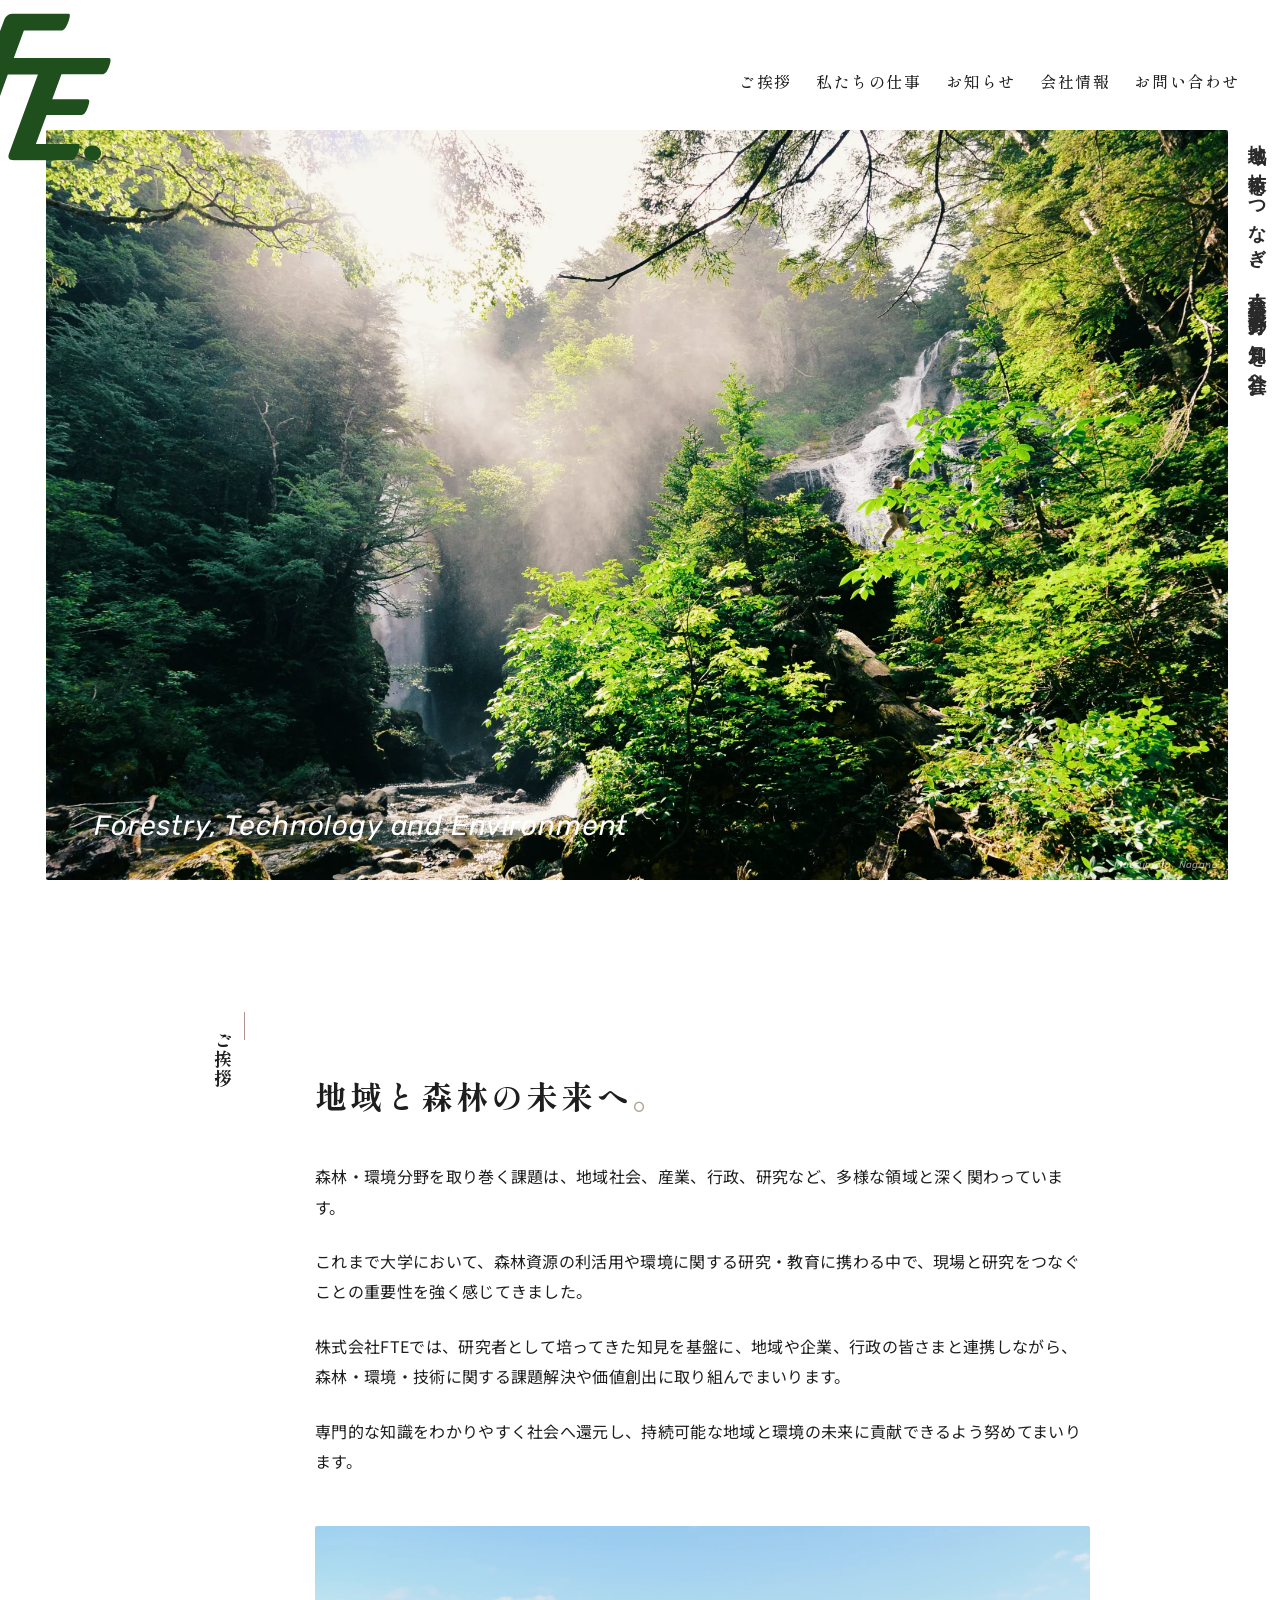
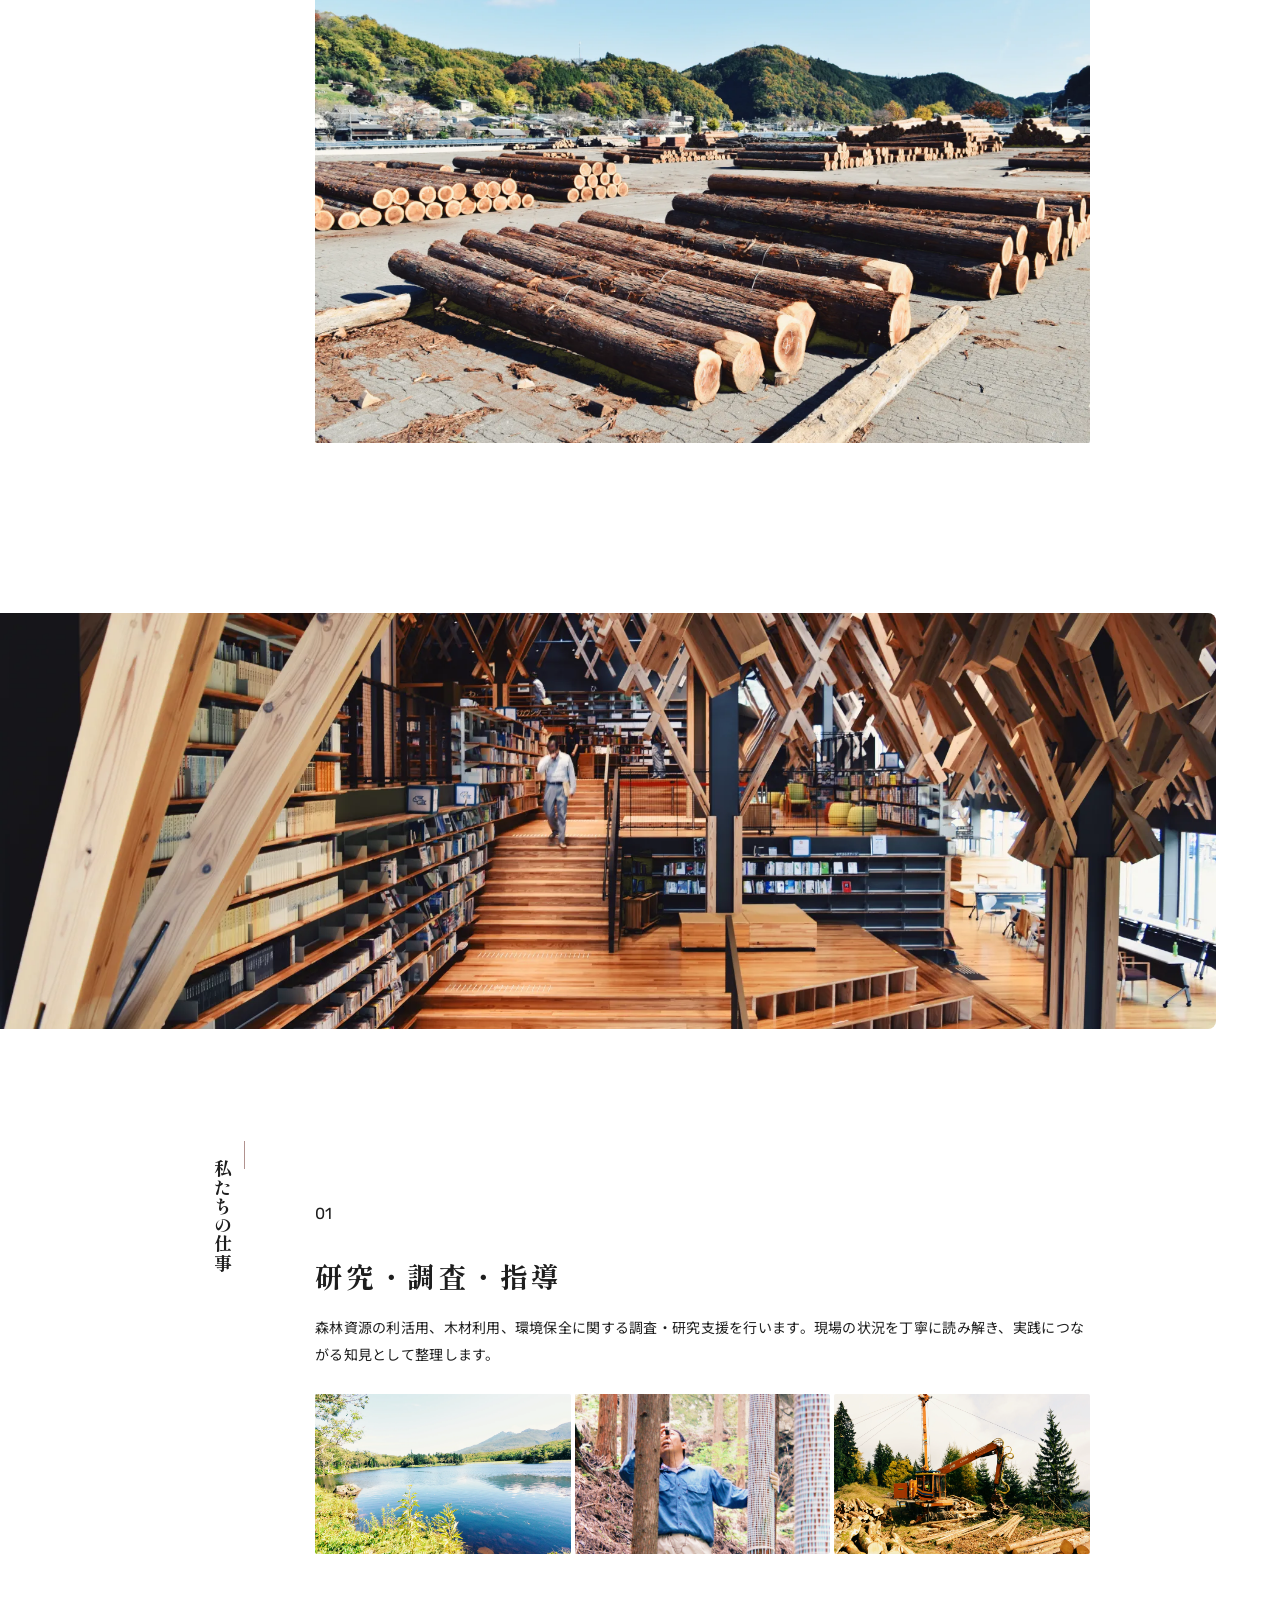
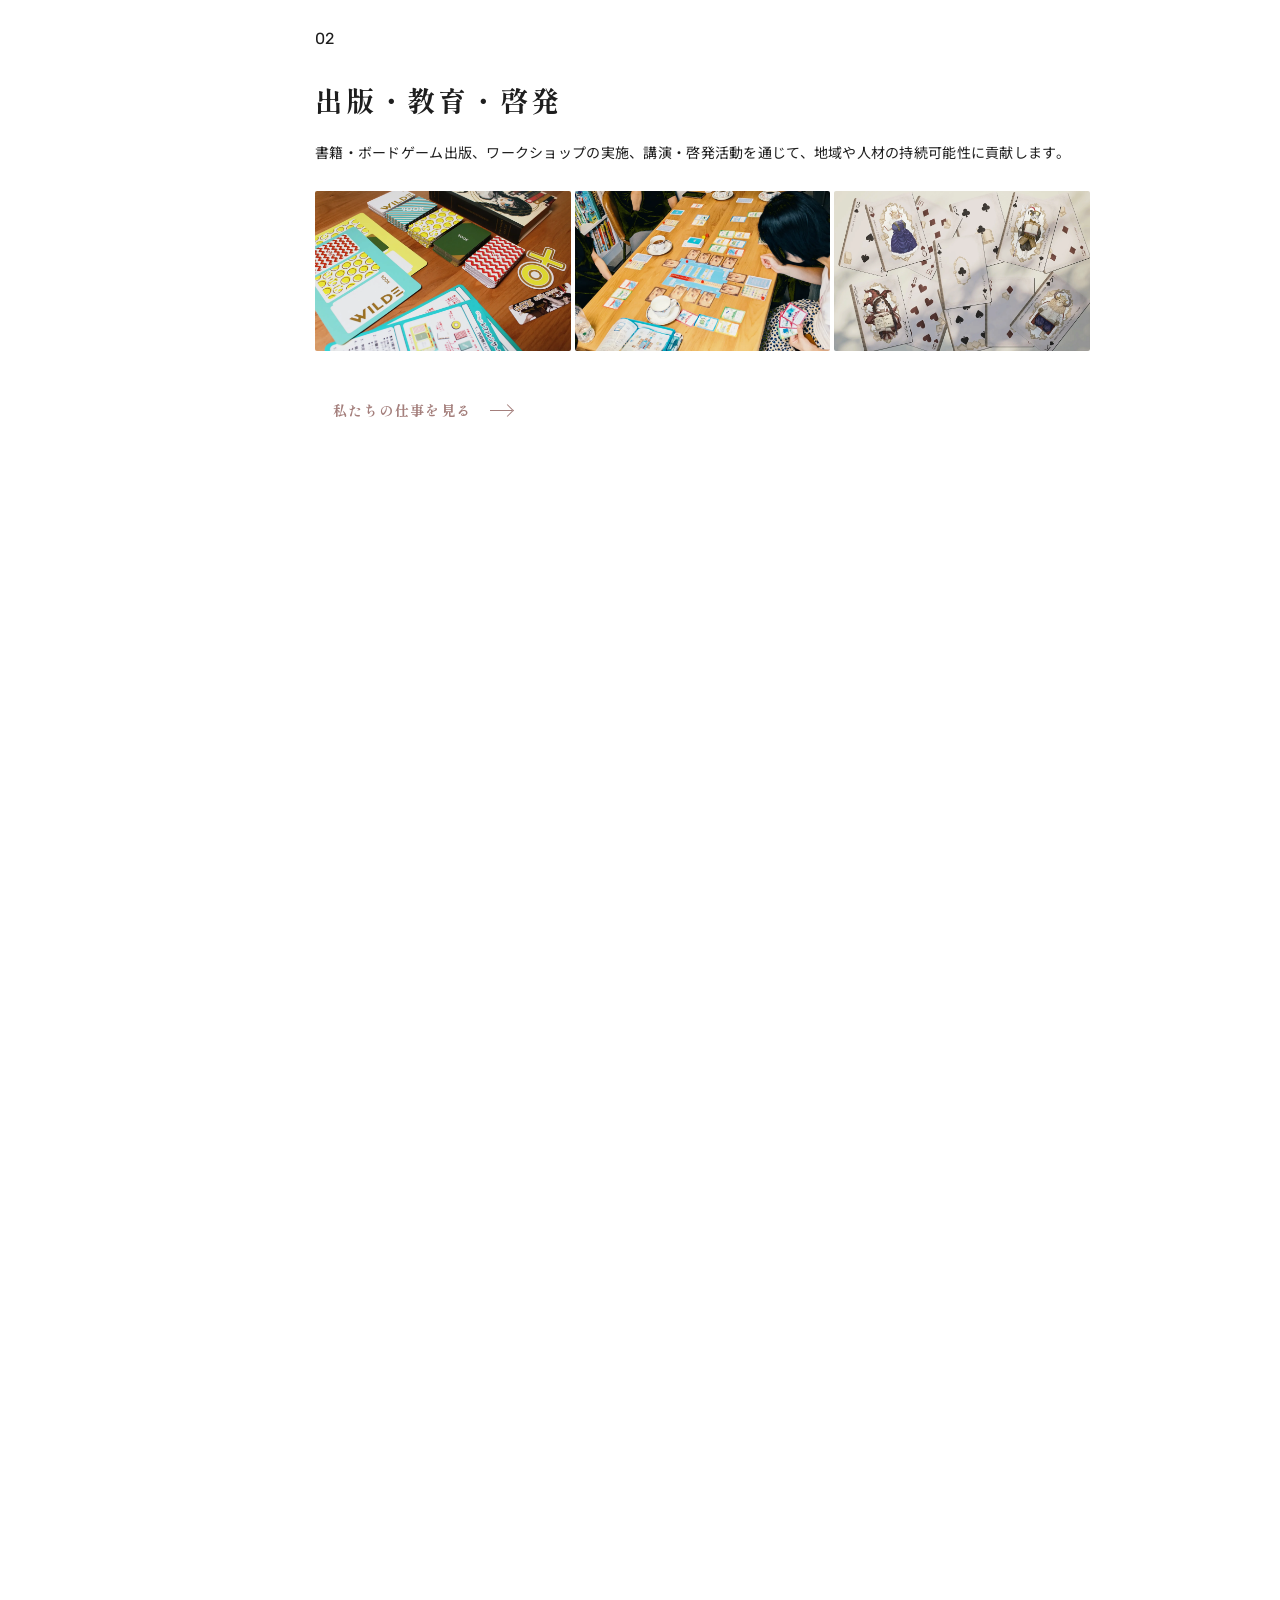
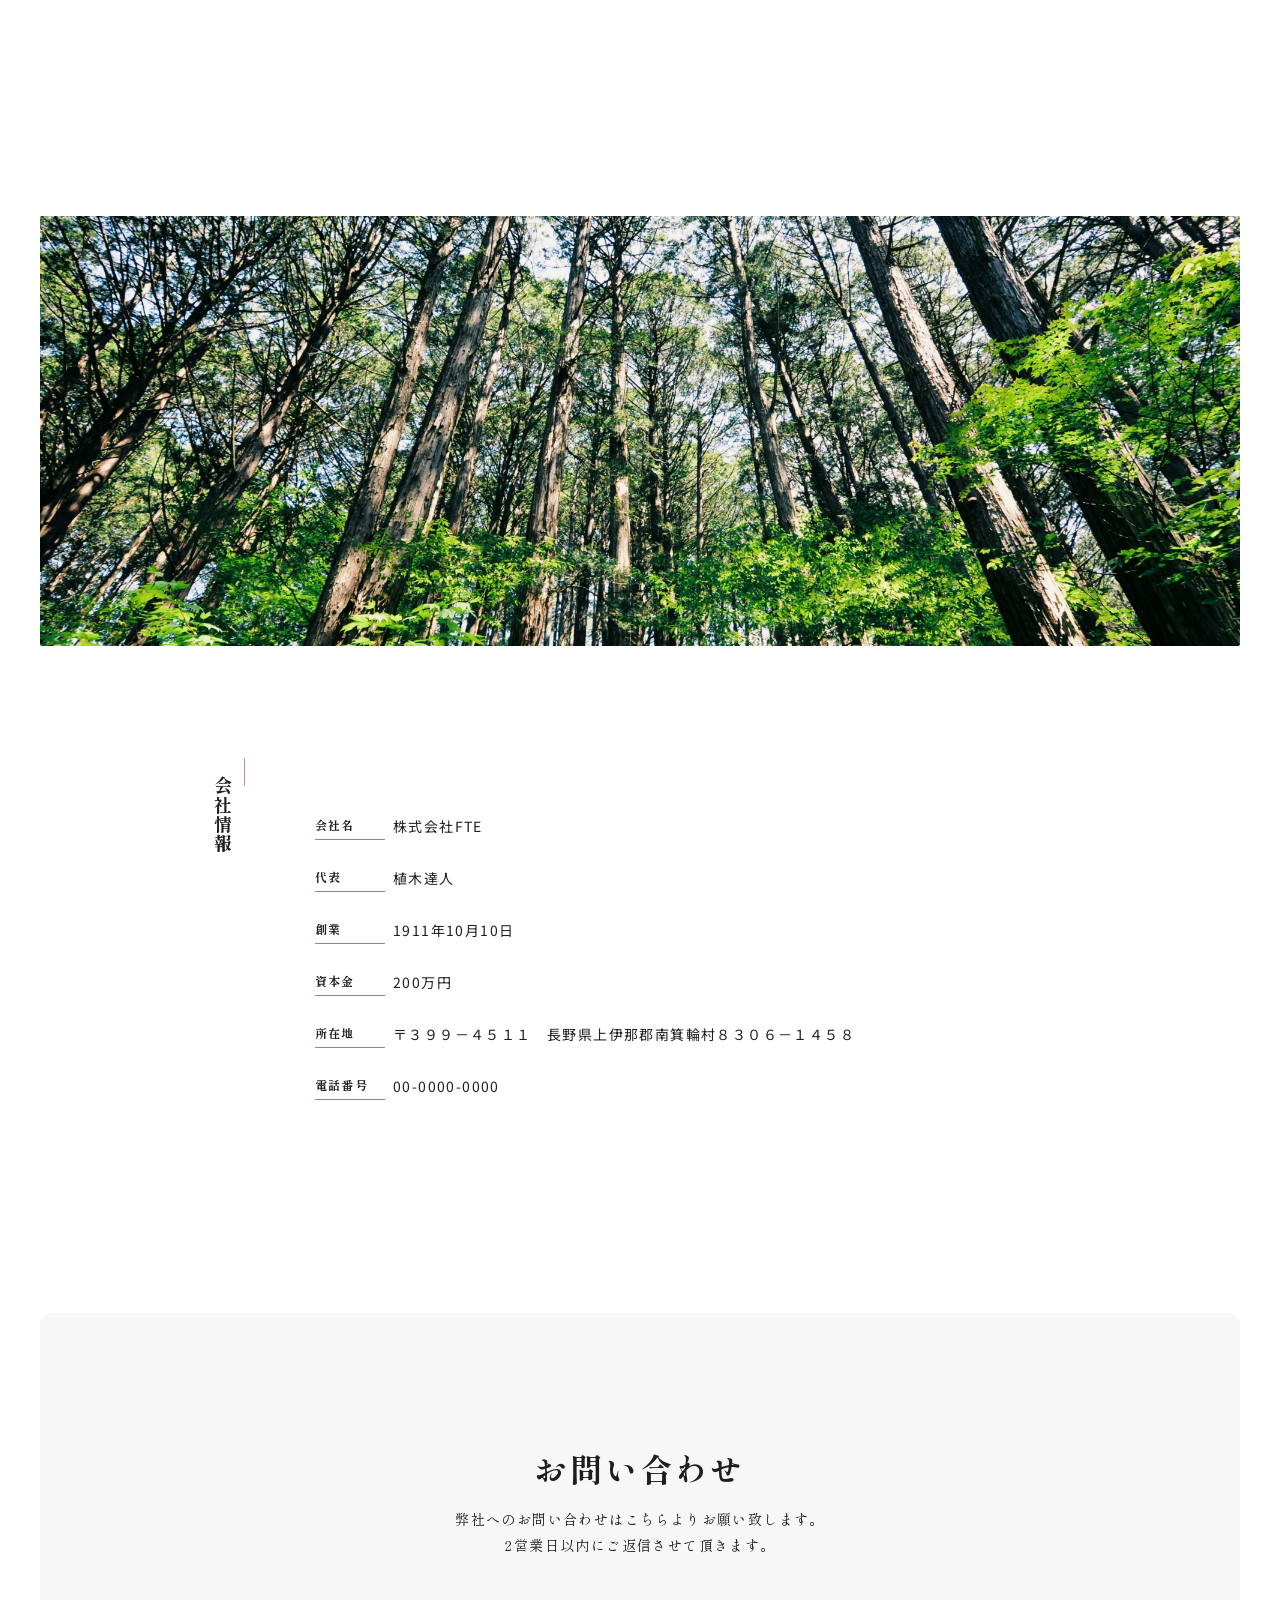
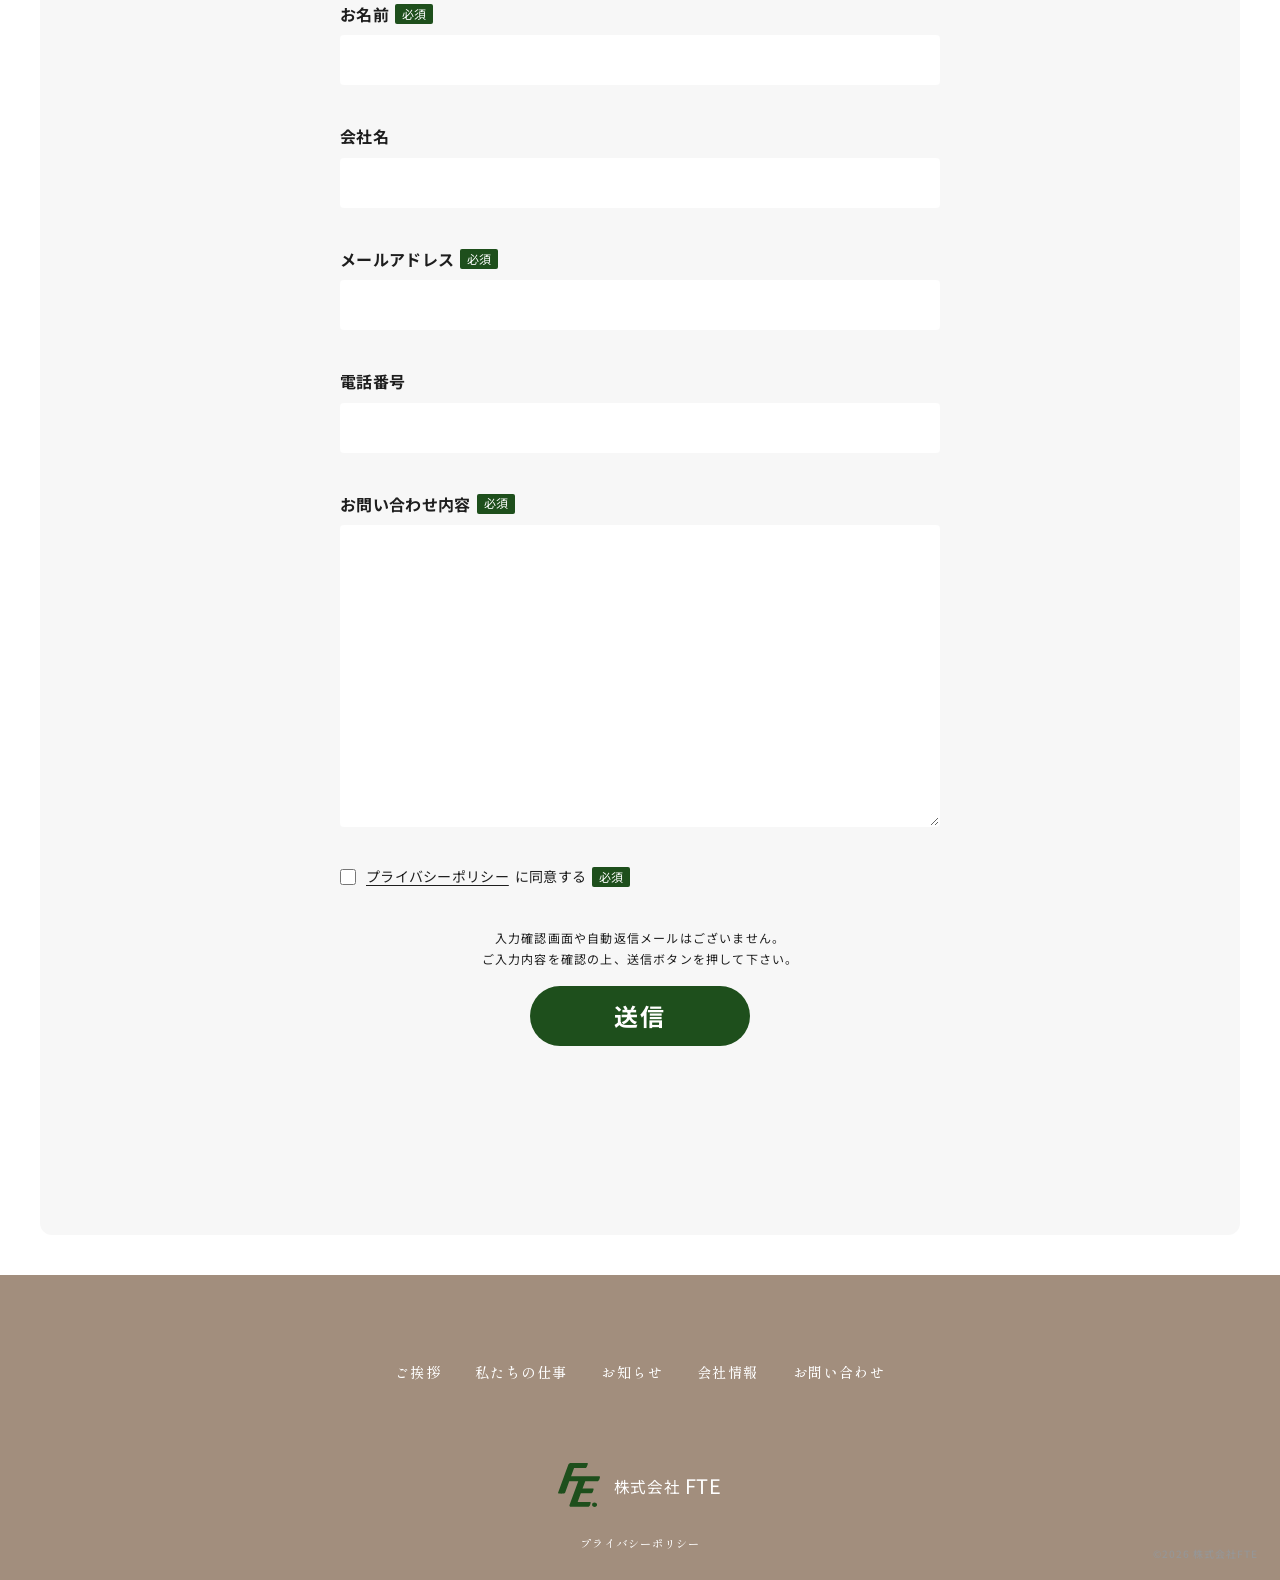
==== commit 63d5c698: "media update" ====
--- a/index.html
+++ b/index.html
@@ -14,7 +14,7 @@
   <link rel="preconnect" href="https://fonts.googleapis.com" />
   <link rel="preconnect" href="https://fonts.gstatic.com" crossorigin />
   <link href="https://fonts.googleapis.com/css2?family=Noto+Sans+JP:wght@400;500;700;900&amp;family=Rubik:wght@400;500;600;700&amp;family=Shippori+Mincho+B1:wght@400;500;600;700&amp;family=Zen+Kaku+Gothic+New:wght@400;500;700;900&amp;display=swap" rel="stylesheet" />
-  <link rel="stylesheet" href="assets/styles.css?v=20260525-4" />
+  <link rel="stylesheet" href="assets/styles.css?v=20260525-5" />
 </head>
 <body>
   <header class="site-header" id="top">
@@ -141,6 +141,8 @@
             <iframe
               src="https://www.youtube.com/embed/WPA7bNDVLJ8?start=276&amp;rel=0&amp;playsinline=1"
               title="当社代表が出演したYouTube動画"
+              width="840"
+              height="473"
               loading="lazy"
               allow="accelerometer; autoplay; clipboard-write; encrypted-media; gyroscope; picture-in-picture; web-share"
               referrerpolicy="strict-origin-when-cross-origin"
--- a/assets/styles.css
+++ b/assets/styles.css
@@ -706,7 +706,7 @@
 }
 
 .media-body {
-  max-width: 760px;
+  max-width: 880px;
 }
 
 .media-body p {
@@ -715,7 +715,7 @@
 }
 
 .media-video {
-  width: min(720px, 100%);
+  width: min(840px, 100%);
   aspect-ratio: 16 / 9;
   padding: 10px;
   border: 1px solid rgba(87, 81, 76, 0.12);
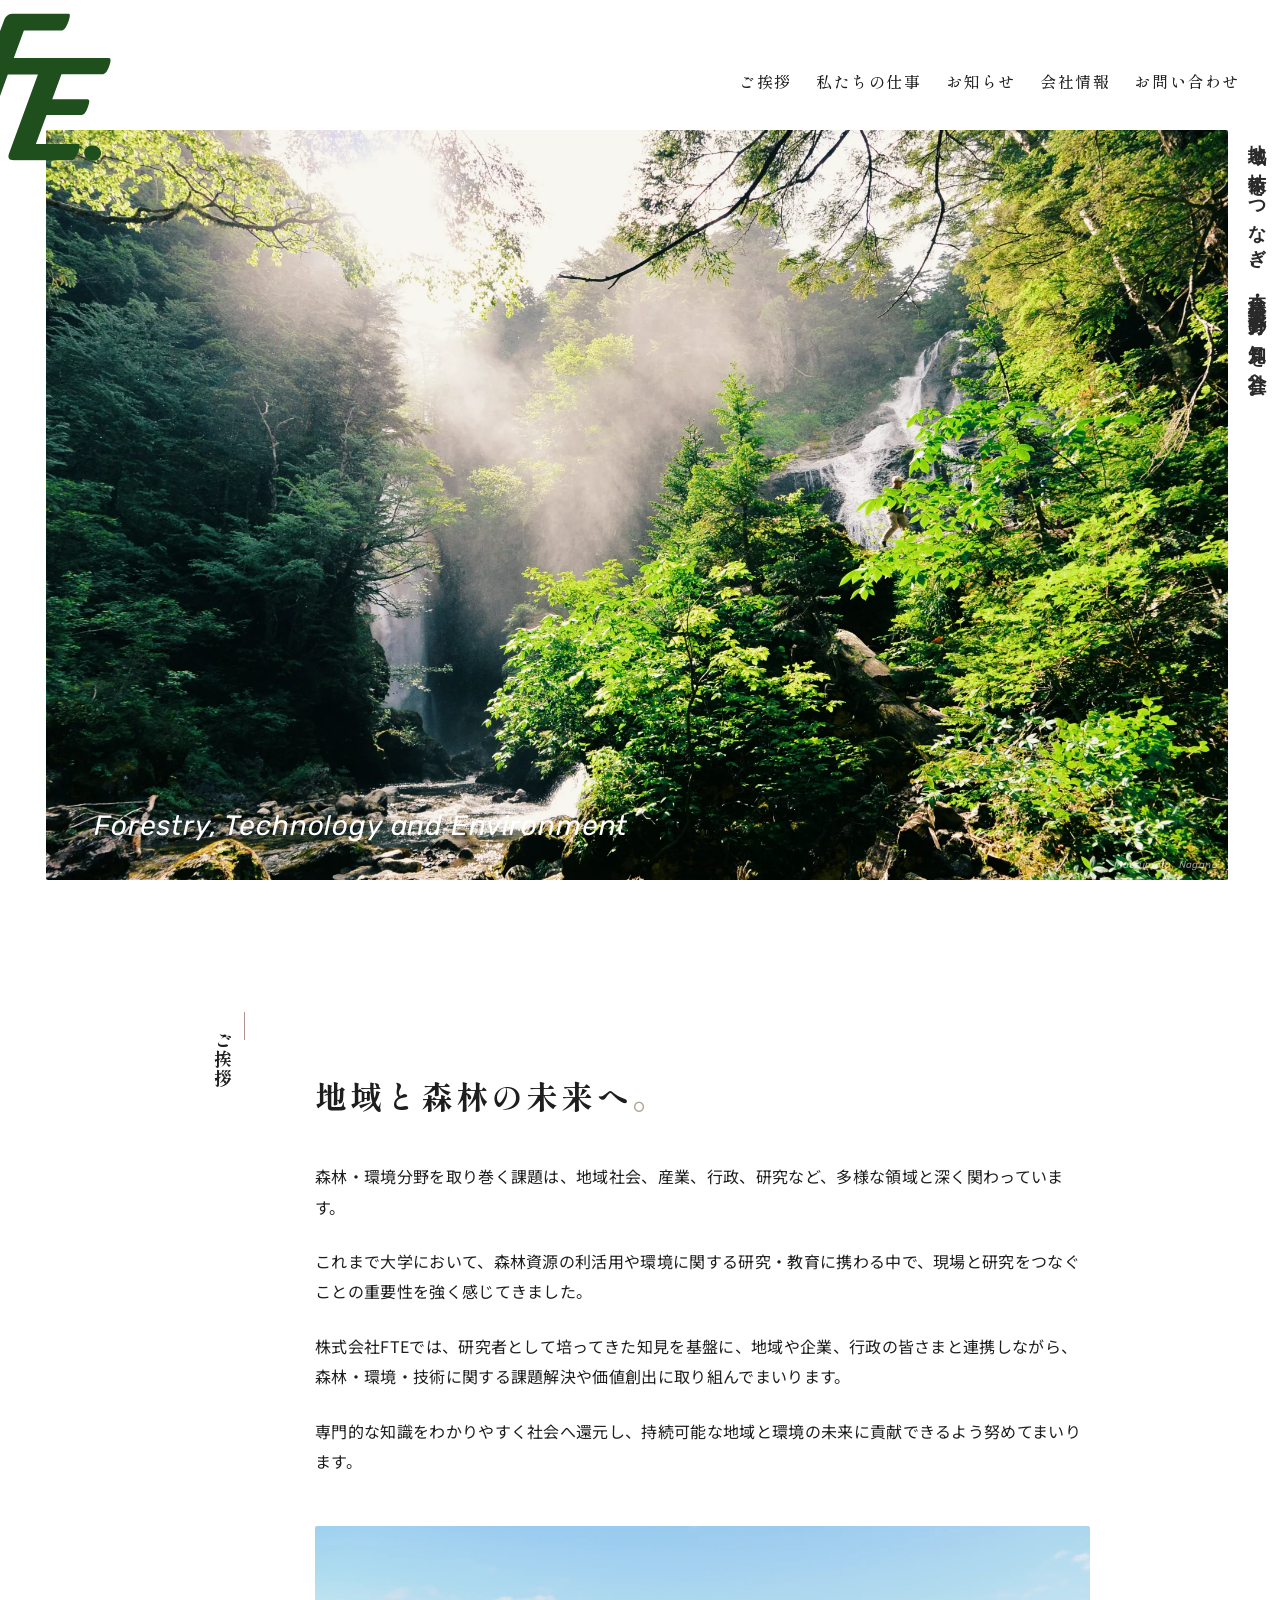
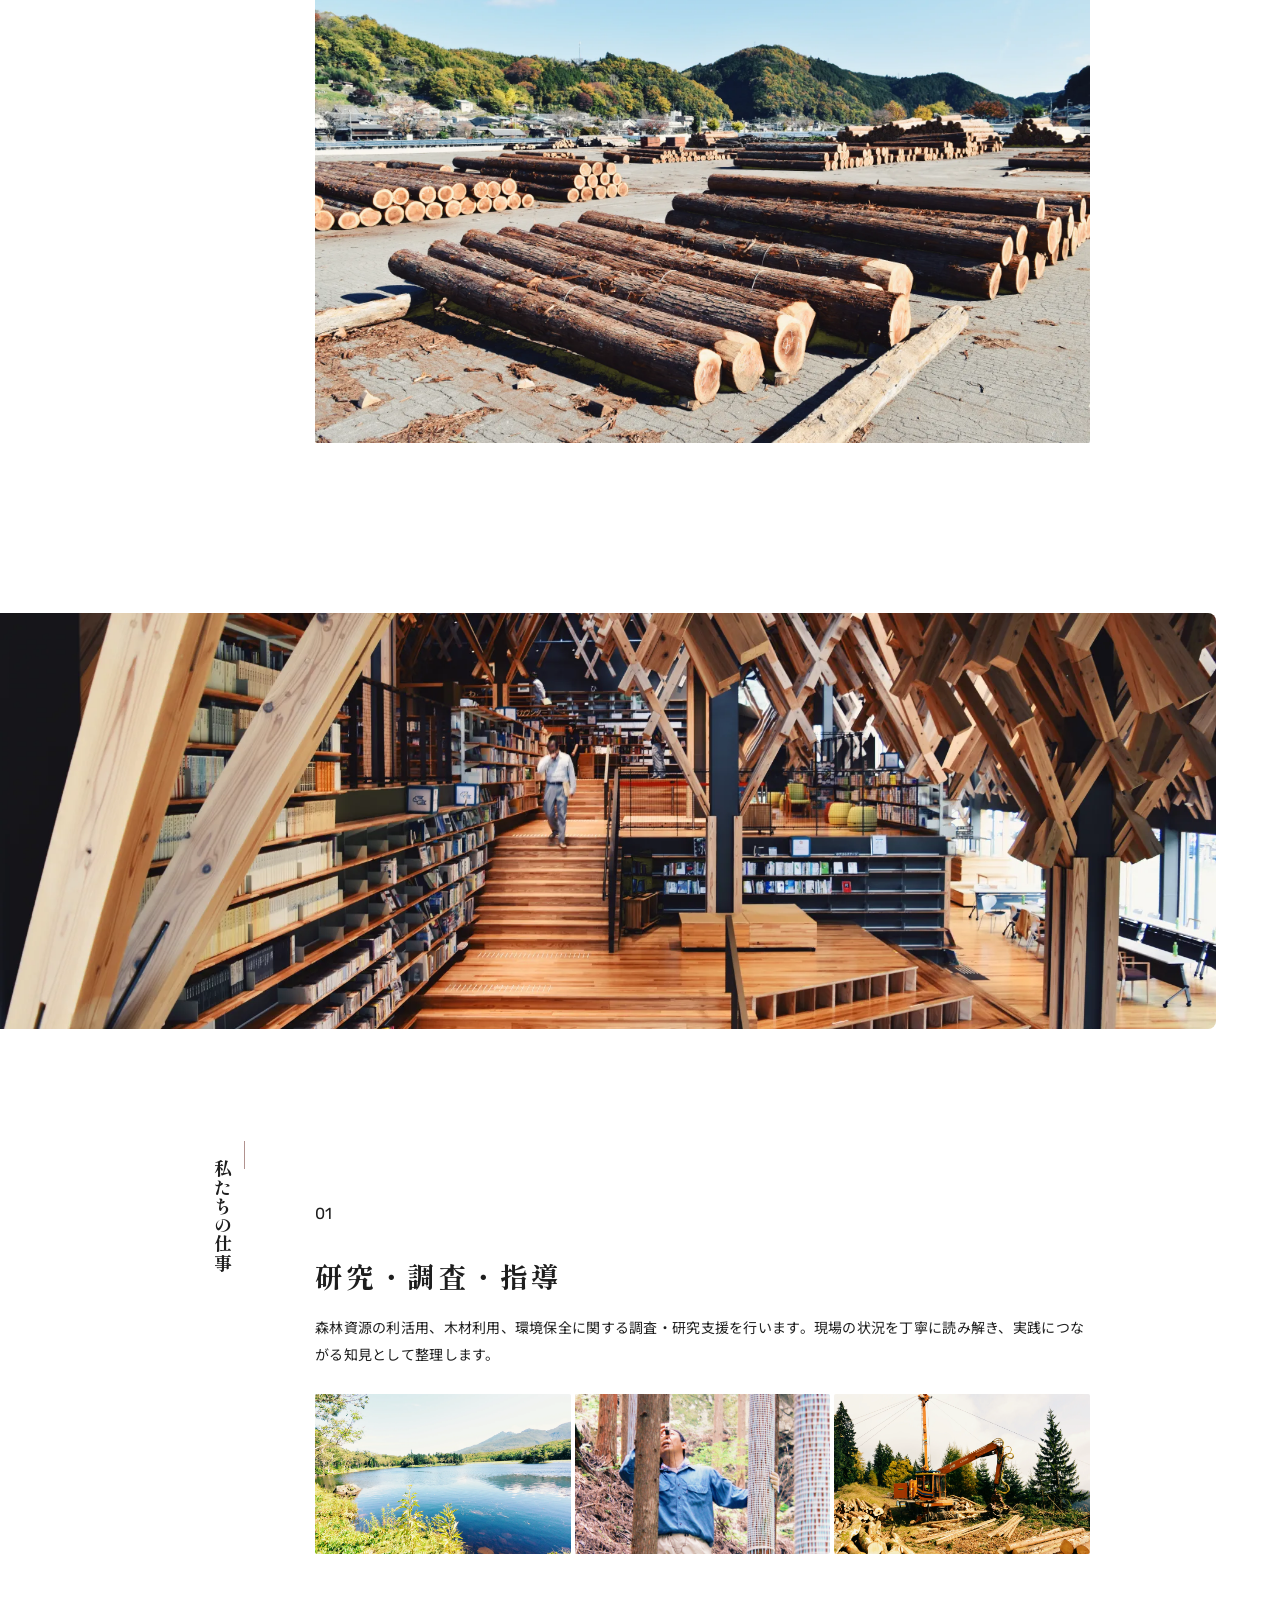
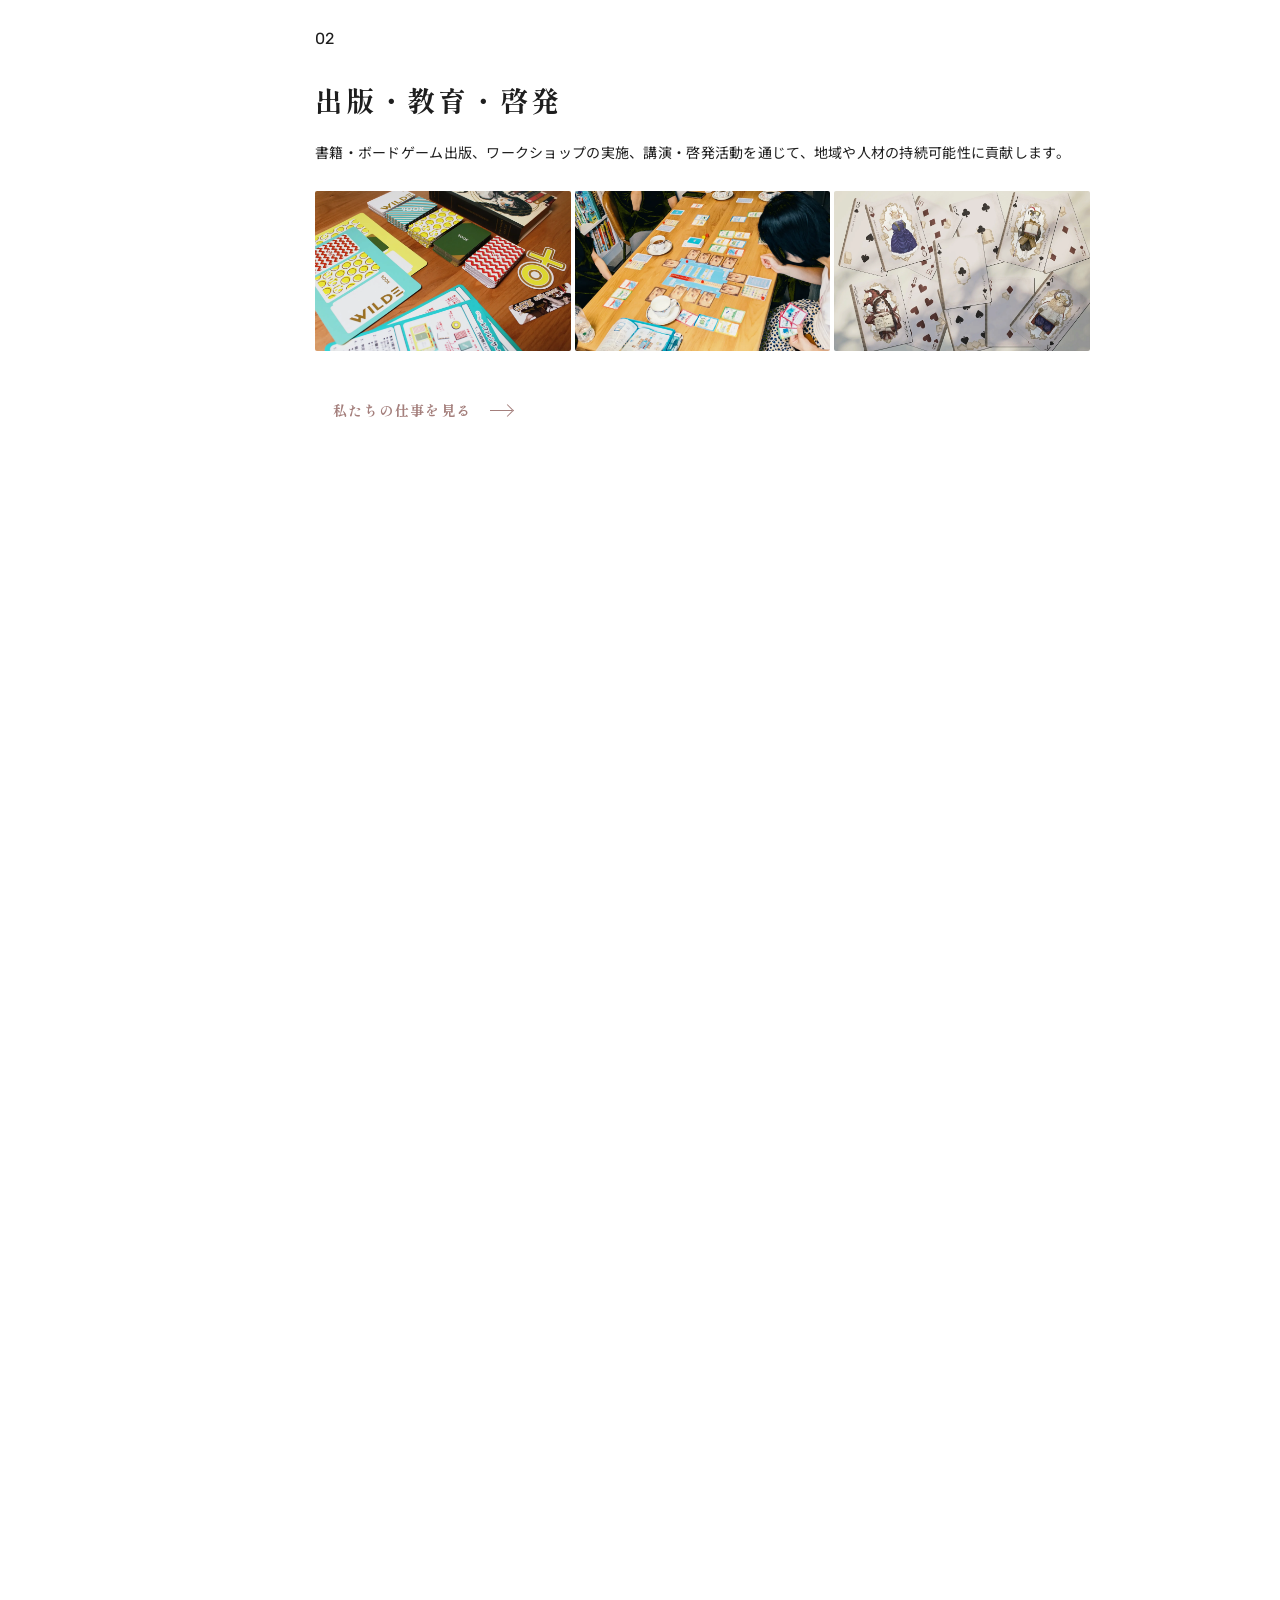
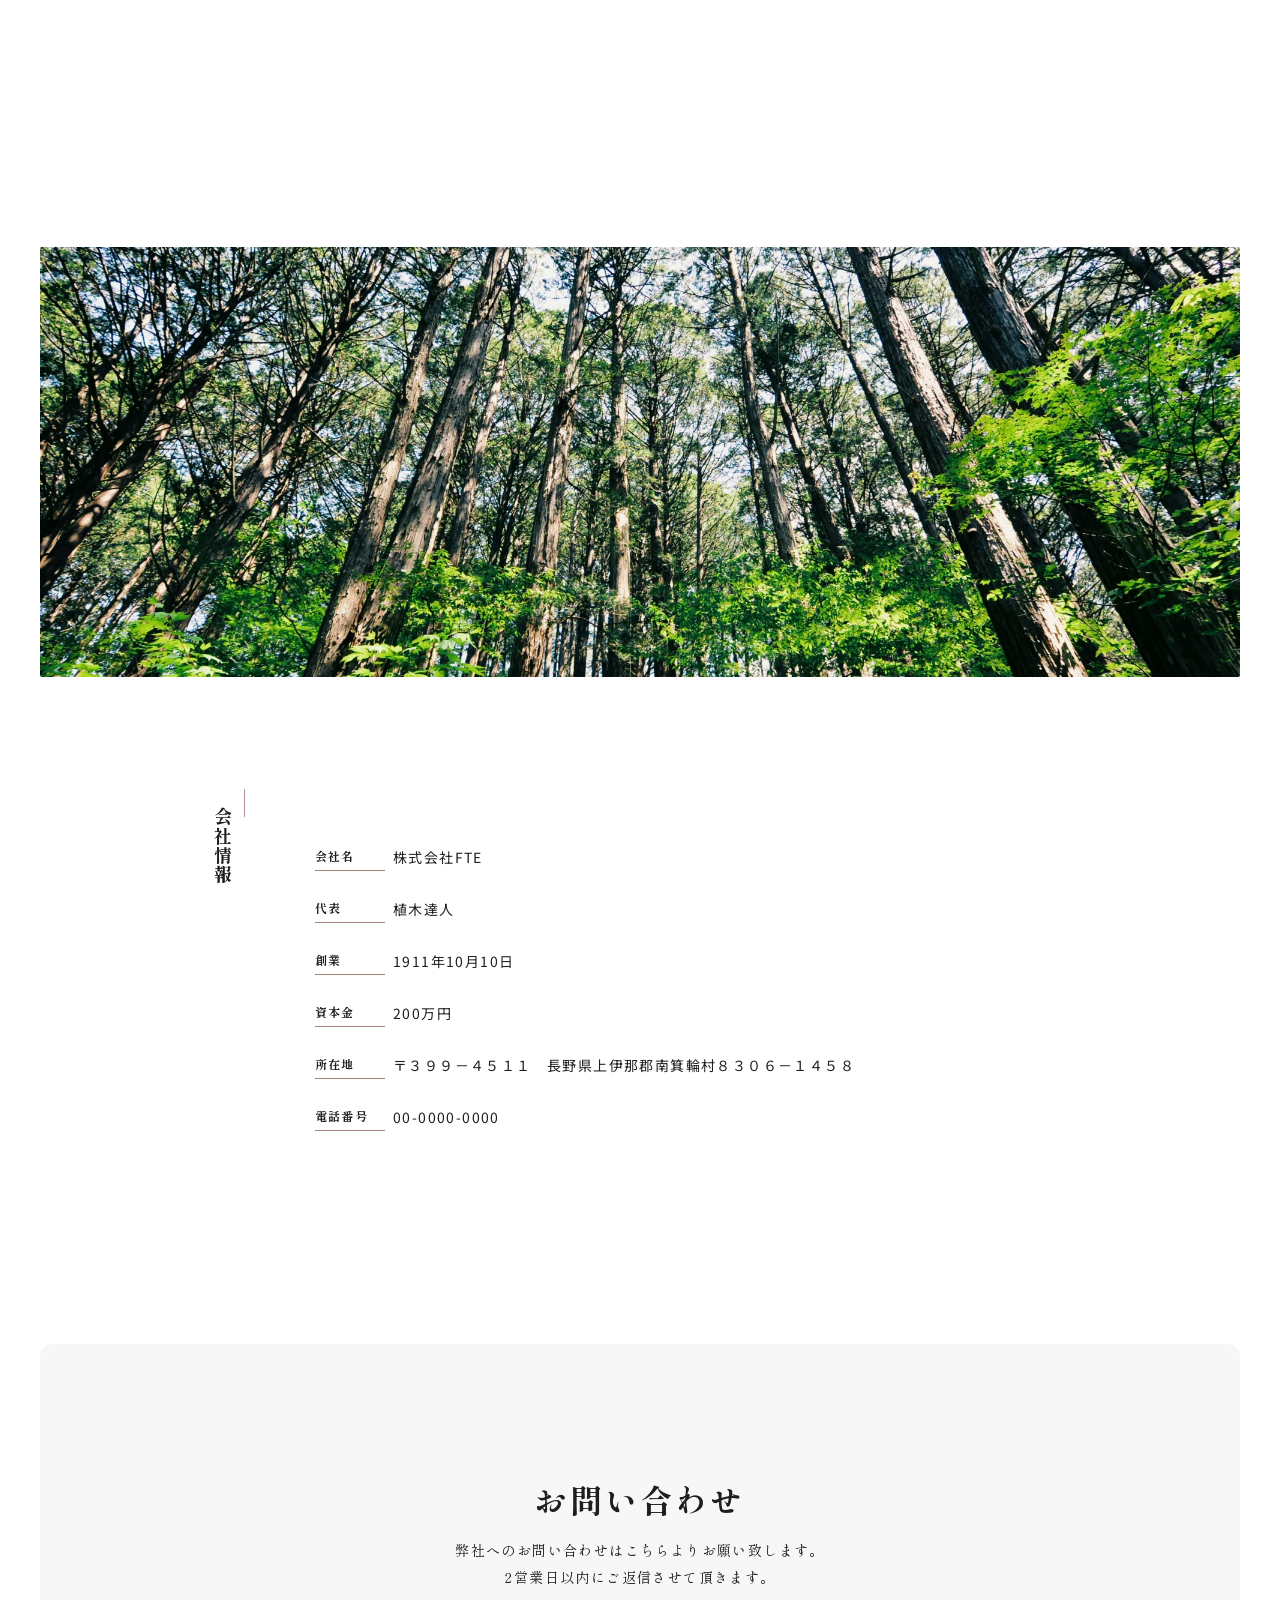
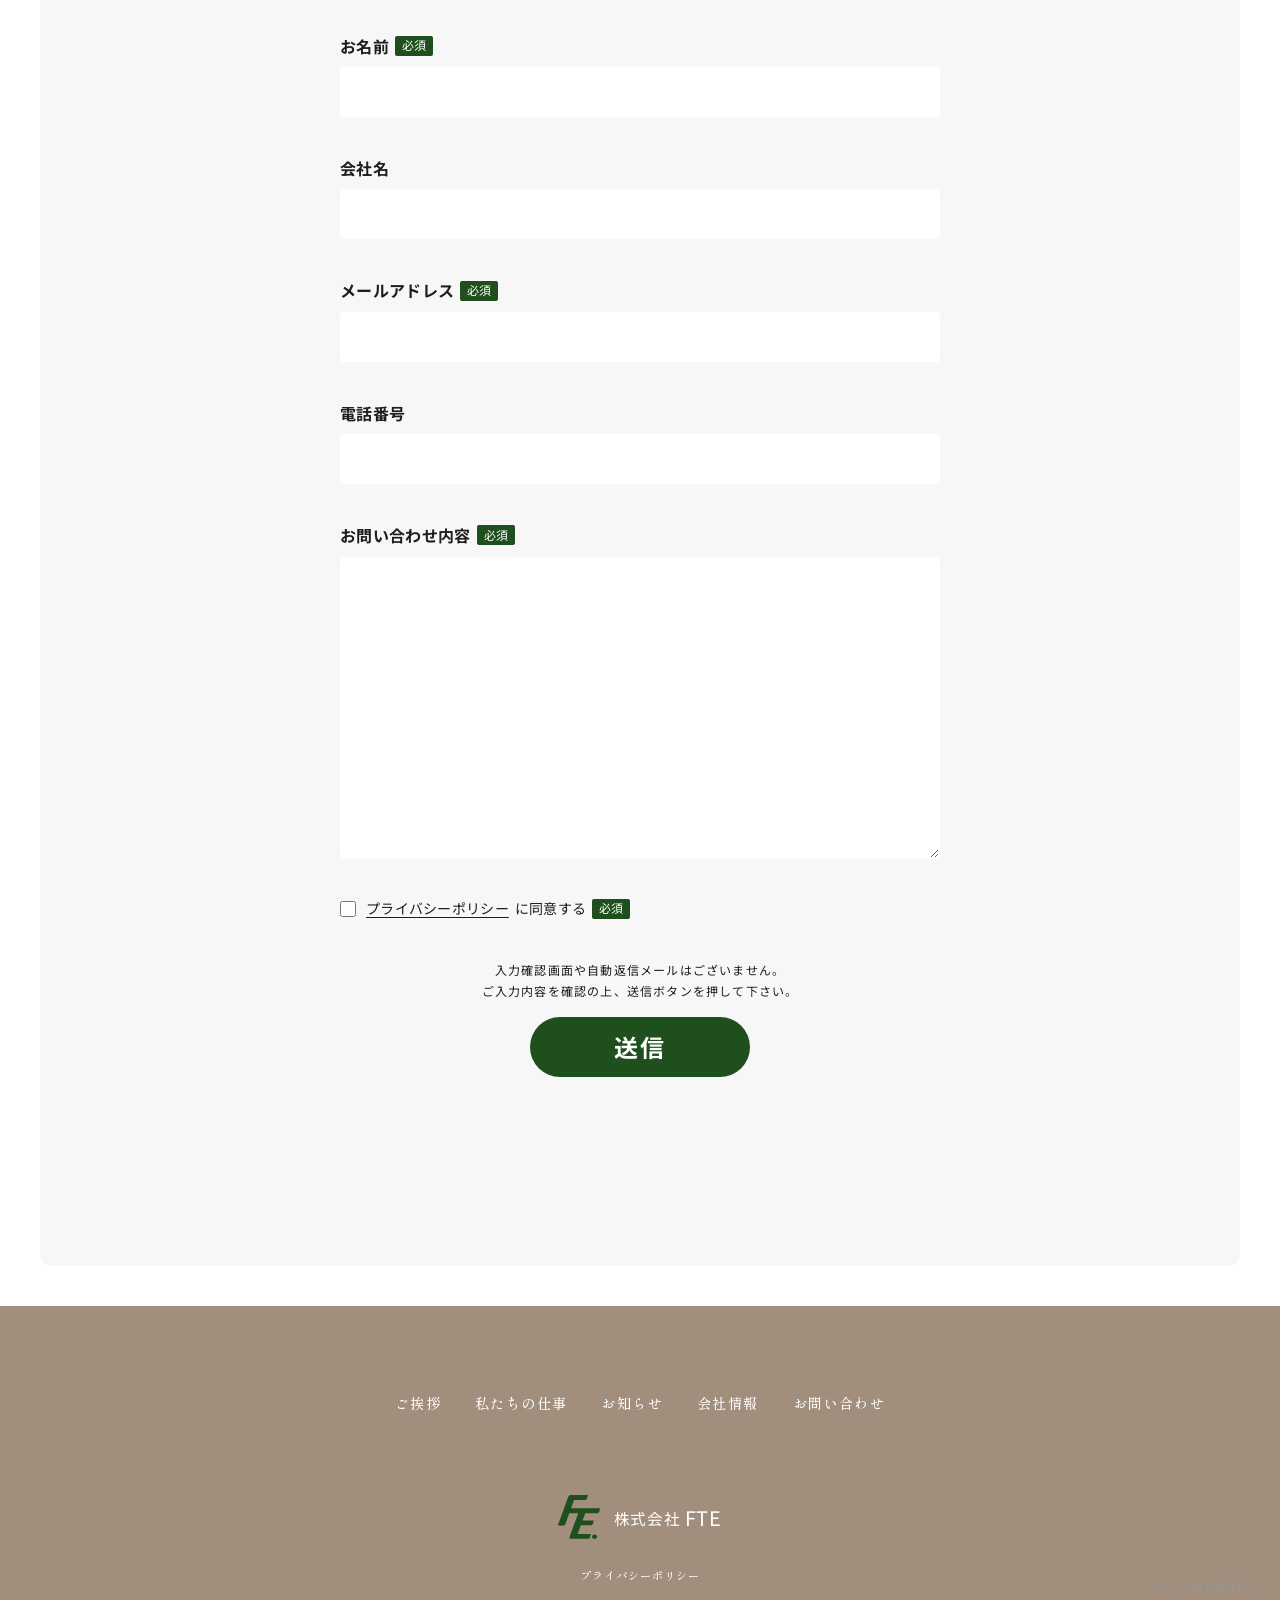
==== commit 3779dd31: "media update" ====
--- a/index.html
+++ b/index.html
@@ -14,7 +14,7 @@
   <link rel="preconnect" href="https://fonts.googleapis.com" />
   <link rel="preconnect" href="https://fonts.gstatic.com" crossorigin />
   <link href="https://fonts.googleapis.com/css2?family=Noto+Sans+JP:wght@400;500;700;900&amp;family=Rubik:wght@400;500;600;700&amp;family=Shippori+Mincho+B1:wght@400;500;600;700&amp;family=Zen+Kaku+Gothic+New:wght@400;500;700;900&amp;display=swap" rel="stylesheet" />
-  <link rel="stylesheet" href="assets/styles.css?v=20260525-5" />
+  <link rel="stylesheet" href="assets/styles.css?v=20260525-6" />
 </head>
 <body>
   <header class="site-header" id="top">
@@ -137,18 +137,19 @@
           <p>
             当社代表が大学在籍時、地域の森林利用に関する取り組みについて取材を受けました。（2020/10/31『長野県伊那市　社会林業都市への歩み』羽田土曜会）
           </p>
-          <div class="media-video" aria-label="当社代表が出演したYouTube動画">
-            <iframe
-              src="https://www.youtube.com/embed/WPA7bNDVLJ8?start=276&amp;rel=0&amp;playsinline=1"
-              title="当社代表が出演したYouTube動画"
-              width="840"
-              height="473"
-              loading="lazy"
-              allow="accelerometer; autoplay; clipboard-write; encrypted-media; gyroscope; picture-in-picture; web-share"
-              referrerpolicy="strict-origin-when-cross-origin"
-              allowfullscreen>
-            </iframe>
-          </div>
+          <figure class="media-feature">
+            <button
+              class="media-video"
+              type="button"
+              data-youtube-src="https://www.youtube.com/embed/WPA7bNDVLJ8?start=276&amp;rel=0&amp;playsinline=1&amp;autoplay=1"
+              aria-label="当社代表が出演したYouTube動画を再生する">
+              <img src="assets/media.webp" alt="森林で取材を受ける当社代表" loading="lazy" />
+              <span class="media-play" aria-hidden="true"></span>
+            </button>
+            <figcaption class="media-source">
+              出典：<a href="https://www.youtube.com/watch?v=WPA7bNDVLJ8" target="_blank" rel="noopener noreferrer">『長野県伊那市 社会林業都市への歩み』</a>羽田土曜会（2020年10月31日放送）
+            </figcaption>
+          </figure>
         </div>
       </div>
     </section>
@@ -268,6 +269,6 @@
     <small>©2026 株式会社FTE</small>
   </footer>
 
-  <script src="assets/script.js?v=20260523"></script>
+  <script src="assets/script.js?v=20260525-2"></script>
 </body>
 </html>
--- a/assets/styles.css
+++ b/assets/styles.css
@@ -710,25 +710,105 @@
 }
 
 .media-body p {
-  width: min(620px, 100%);
-  margin-bottom: 42px;
+  width: min(840px, 100%);
+  margin-bottom: 36px;
+}
+
+.media-feature {
+  width: min(840px, 100%);
+  margin: 0;
 }
 
 .media-video {
+  position: relative;
+  display: block;
   width: min(840px, 100%);
   aspect-ratio: 16 / 9;
   padding: 10px;
   border: 1px solid rgba(87, 81, 76, 0.12);
   border-radius: 10px;
+  appearance: none;
   background: rgba(247, 247, 247, 0.72);
-}
-
+  cursor: pointer;
+  overflow: hidden;
+}
+
+.media-video img,
 .media-video iframe {
   display: block;
   width: 100%;
   height: 100%;
+  object-fit: cover;
   border: 0;
   border-radius: 6px;
+}
+
+.media-video::after {
+  content: "";
+  position: absolute;
+  inset: 10px;
+  border-radius: 6px;
+  background: rgba(0, 0, 0, 0.08);
+  transition: background 0.25s ease;
+}
+
+.media-video:hover::after {
+  background: rgba(0, 0, 0, 0.02);
+}
+
+.media-video.is-playing {
+  cursor: default;
+}
+
+.media-video.is-playing::after {
+  content: none;
+}
+
+.media-play {
+  position: absolute;
+  top: 50%;
+  left: 50%;
+  z-index: 2;
+  width: 70px;
+  height: 70px;
+  border-radius: 50%;
+  background: rgba(255, 255, 255, 0.9);
+  box-shadow: 0 14px 32px rgba(38, 34, 30, 0.18);
+  transform: translate(-50%, -50%);
+}
+
+.media-play::before {
+  content: "";
+  position: absolute;
+  top: 50%;
+  left: 52%;
+  width: 0;
+  height: 0;
+  border-top: 13px solid transparent;
+  border-bottom: 13px solid transparent;
+  border-left: 19px solid var(--accent);
+  transform: translate(-50%, -50%);
+}
+
+.media-source {
+  width: min(840px, 100%);
+  margin-top: 16px;
+  color: rgba(38, 34, 30, 0.72);
+  font-size: 12px;
+  letter-spacing: 0.08em;
+  line-height: 1.8;
+  text-align: right;
+}
+
+.media-source a {
+  color: inherit;
+  text-decoration: underline;
+  text-underline-offset: 4px;
+  transition: opacity 0.25s ease;
+}
+
+.media-source a:hover {
+  opacity: 0.68;
 }
 
 .contact-wrap {
@@ -1527,6 +1607,10 @@
     padding: 8px;
   }
 
+  .media-video::after {
+    inset: 8px;
+  }
+
   .wood-photo {
     margin-top: -140px;
     padding: 0 58px 0 24px;
@@ -1729,8 +1813,24 @@
     border-radius: 8px;
   }
 
+  .media-video::after {
+    inset: 6px;
+    border-radius: 5px;
+  }
+
   .media-video iframe {
     border-radius: 5px;
+  }
+
+  .media-play {
+    width: 56px;
+    height: 56px;
+  }
+
+  .media-play::before {
+    border-top-width: 10px;
+    border-bottom-width: 10px;
+    border-left-width: 15px;
   }
 
   .image-row {
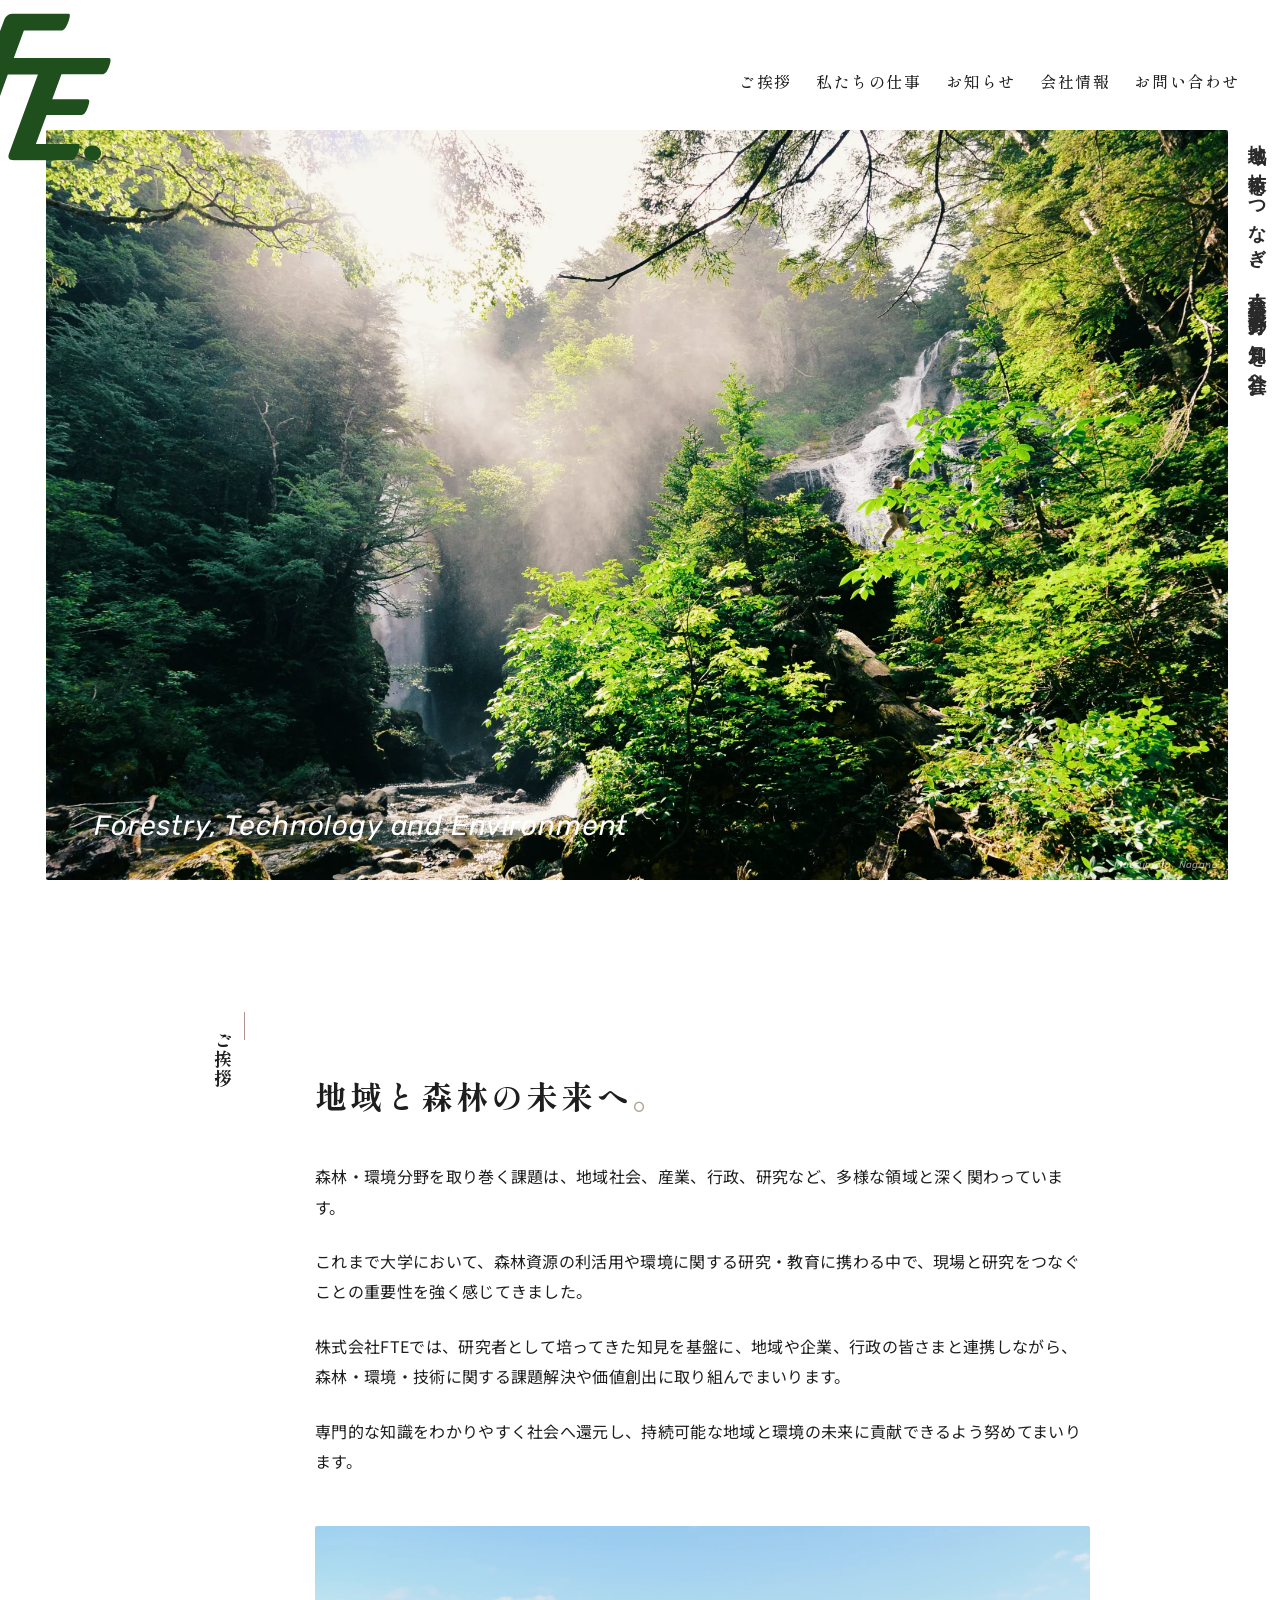
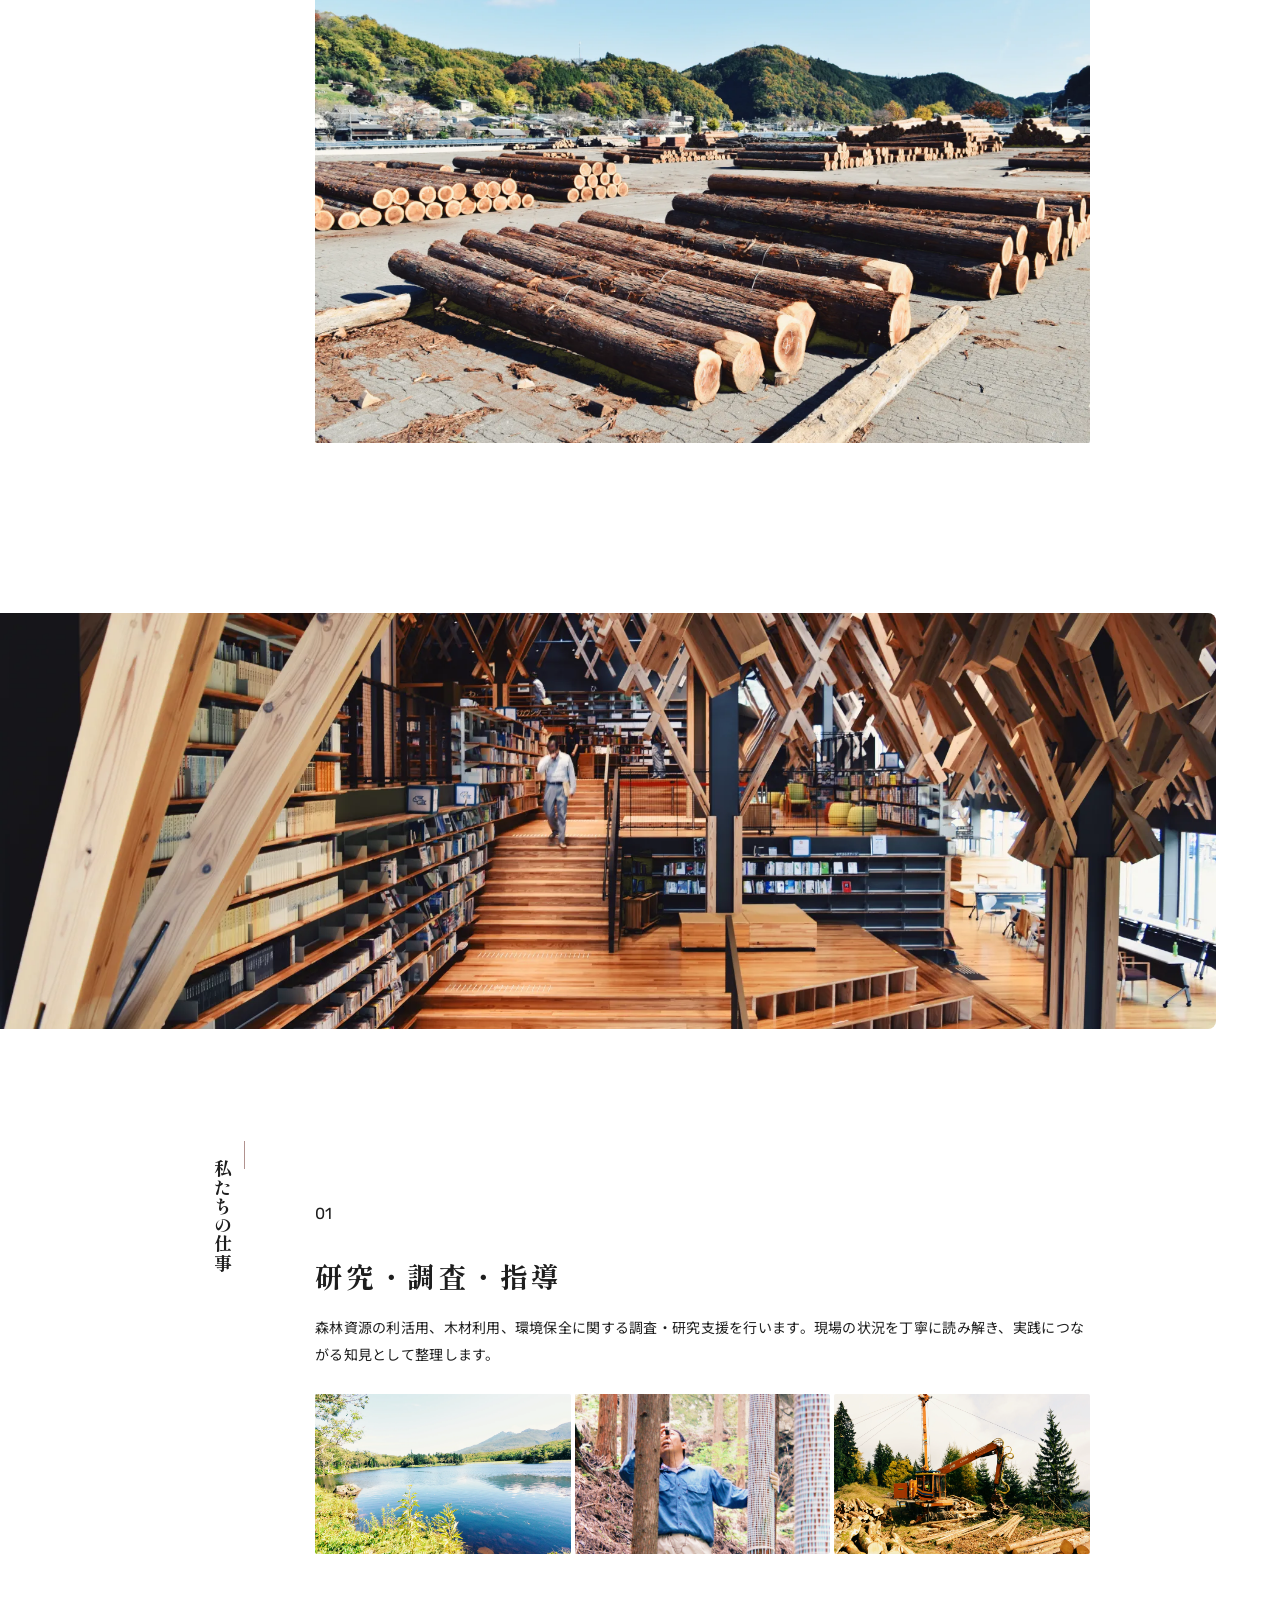
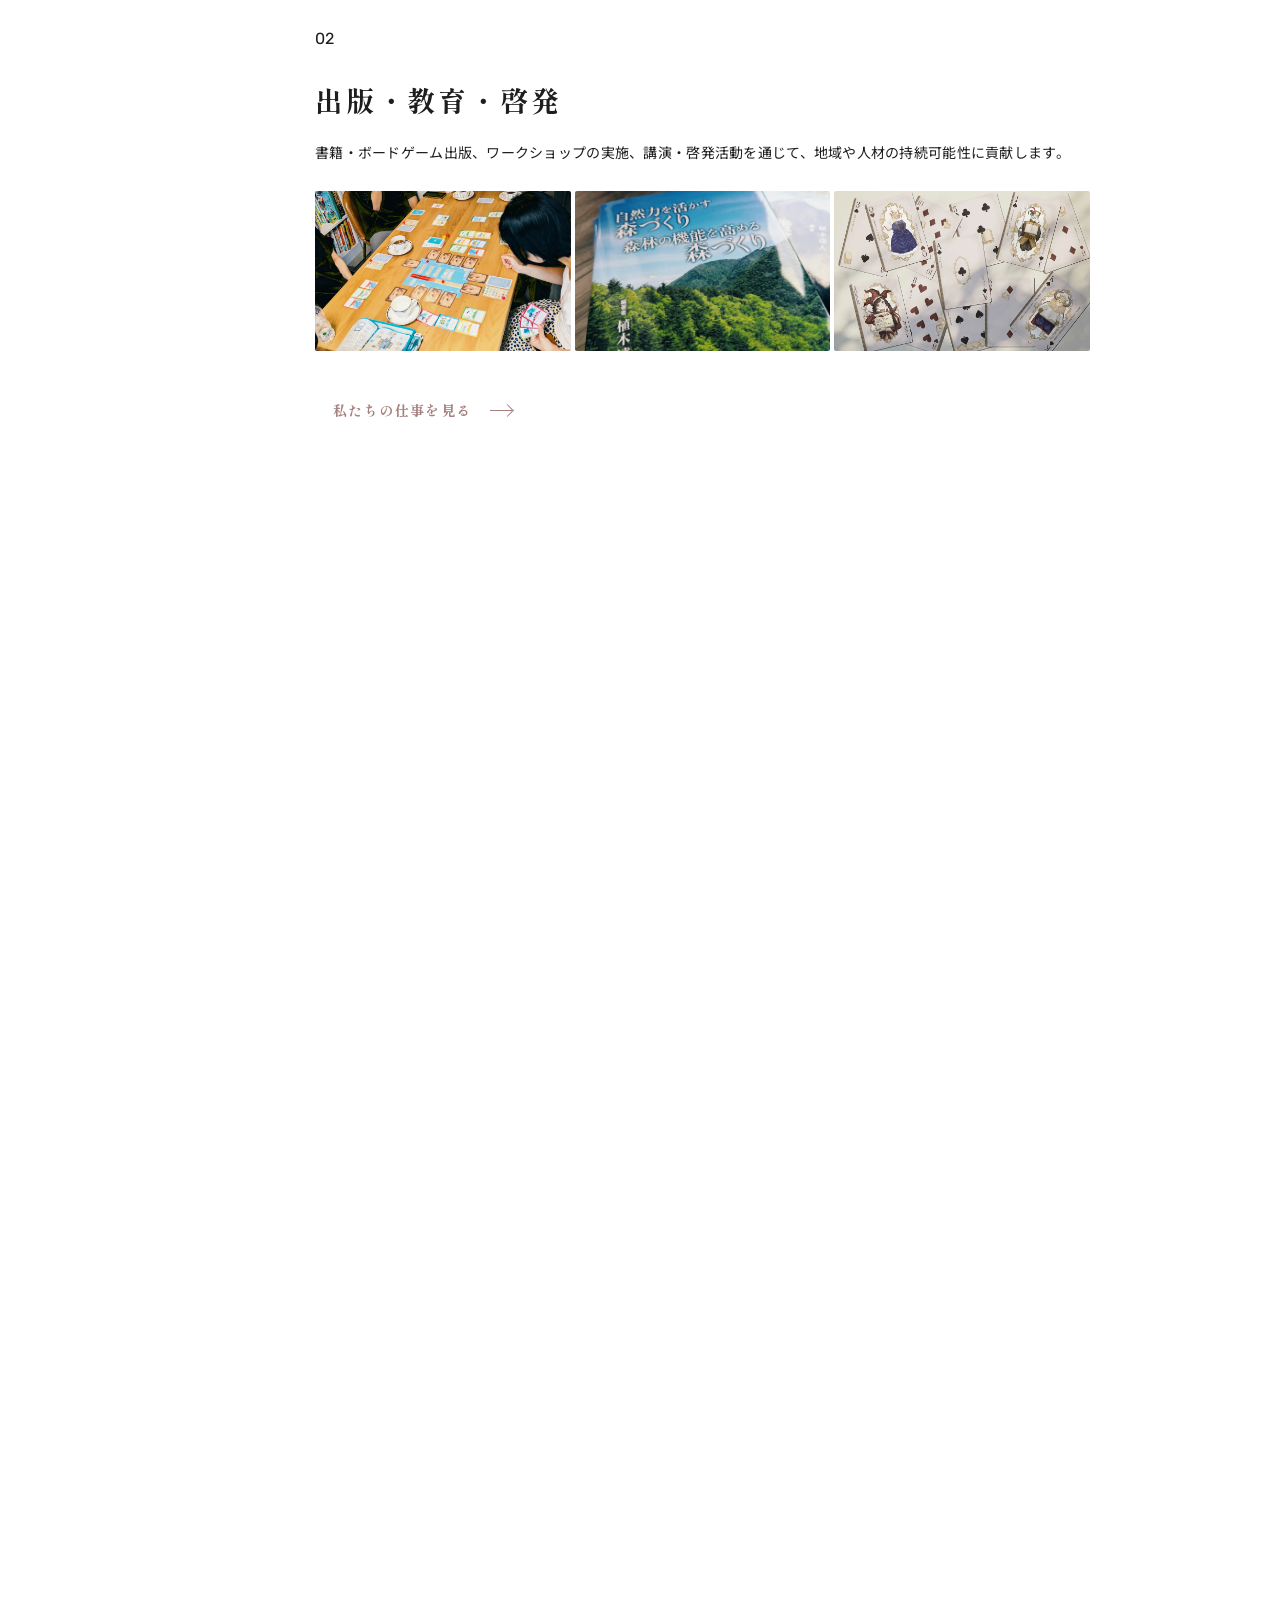
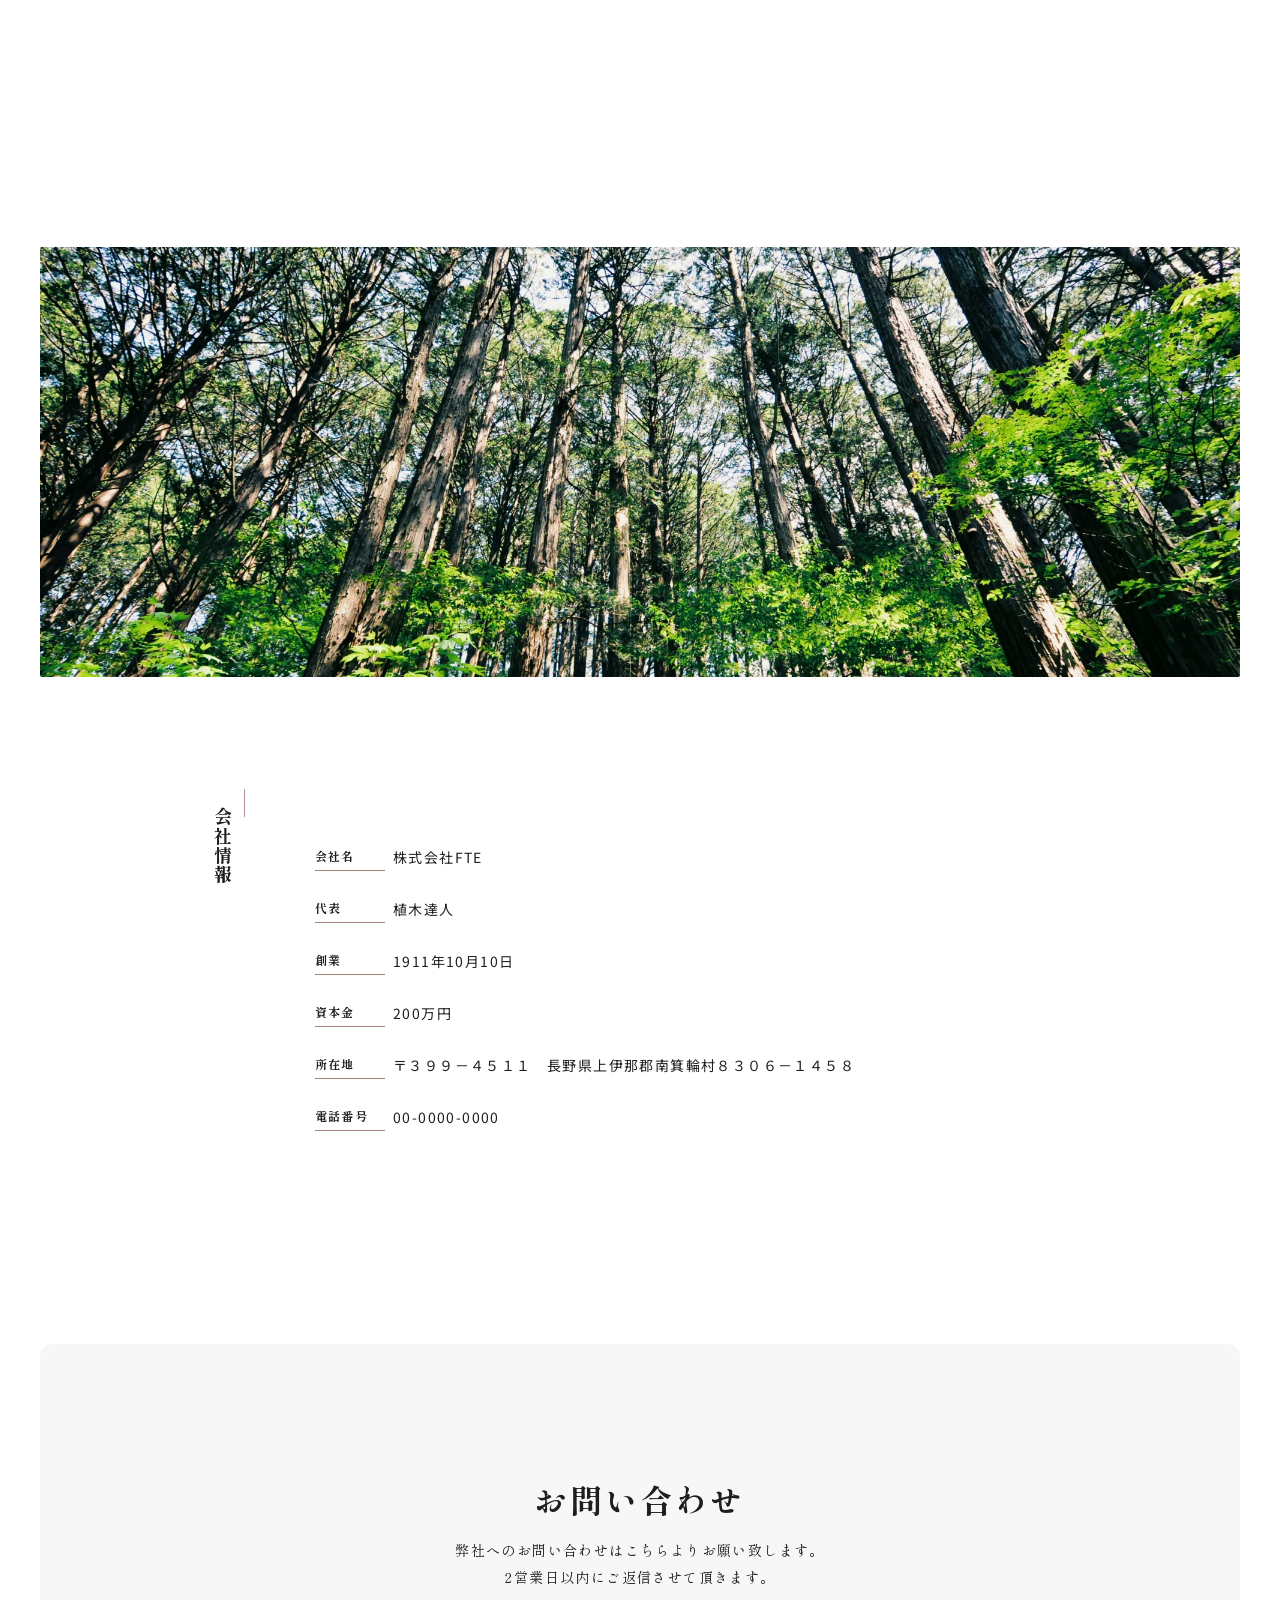
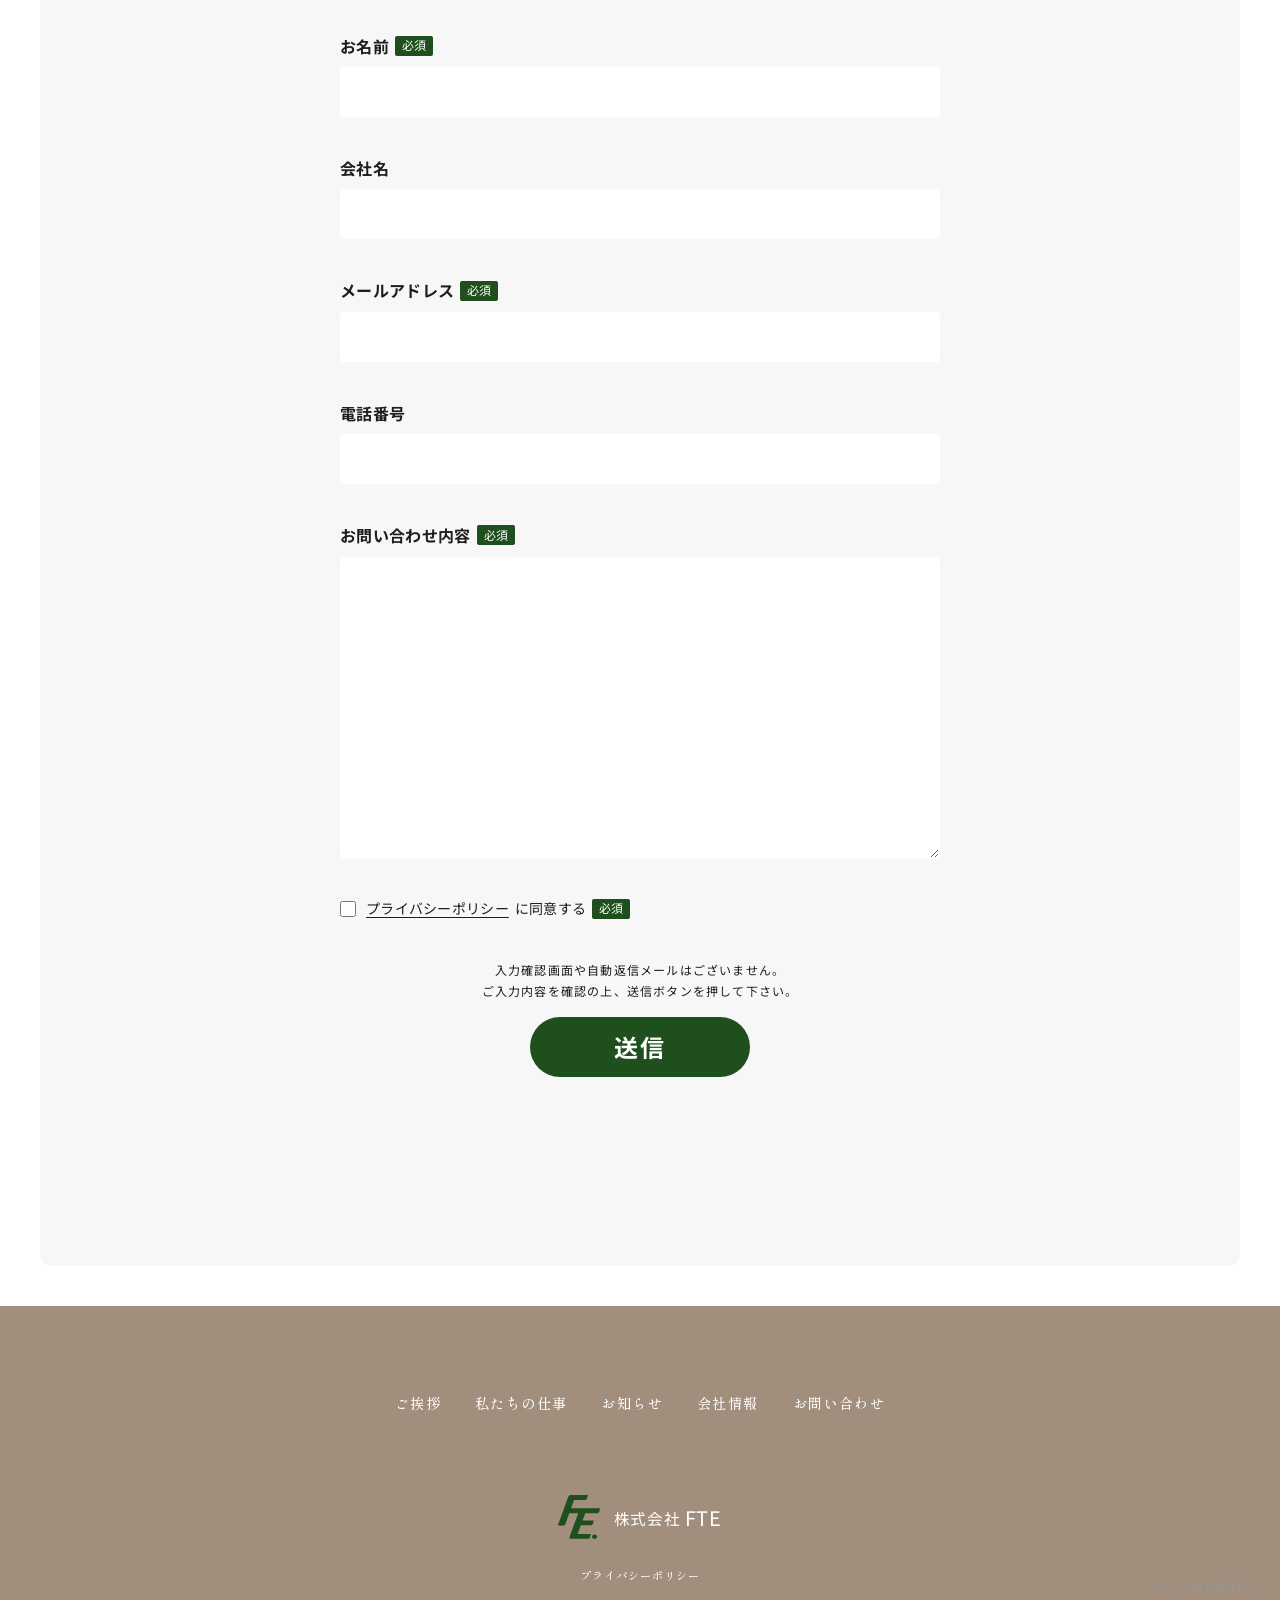
==== commit 6730e742: "images update" ====
--- a/index.html
+++ b/index.html
@@ -14,7 +14,7 @@
   <link rel="preconnect" href="https://fonts.googleapis.com" />
   <link rel="preconnect" href="https://fonts.gstatic.com" crossorigin />
   <link href="https://fonts.googleapis.com/css2?family=Noto+Sans+JP:wght@400;500;700;900&amp;family=Rubik:wght@400;500;600;700&amp;family=Shippori+Mincho+B1:wght@400;500;600;700&amp;family=Zen+Kaku+Gothic+New:wght@400;500;700;900&amp;display=swap" rel="stylesheet" />
-  <link rel="stylesheet" href="assets/styles.css?v=20260525-6" />
+  <link rel="stylesheet" href="assets/styles.css?v=20260525-8" />
 </head>
 <body>
   <header class="site-header" id="top">
@@ -115,8 +115,8 @@
               書籍・ボードゲーム出版、ワークショップの実施、講演・啓発活動を通じて、地域や人材の持続可能性に貢献します。
             </p>
             <div class="image-row">
-              <img src="assets/kojirefa1.webp" alt="ボードゲームのカード" loading="lazy" />
               <img src="assets/mitiada2.webp" alt="みちあそびのプレイ風景" loading="lazy" />
+              <img class="image-book-cover" src="assets/book1.webp" alt="森林づくりに関する書籍" loading="lazy" />
               <img class="image-focus-top" src="assets/liberade1.webp" alt="Liberadeの制作物" loading="lazy" />
             </div>
           </article>
--- a/assets/styles.css
+++ b/assets/styles.css
@@ -544,6 +544,10 @@
   object-position: center 28%;
 }
 
+.image-book-cover {
+  object-position: center 48%;
+}
+
 .text-link {
   position: relative;
   display: inline-flex;
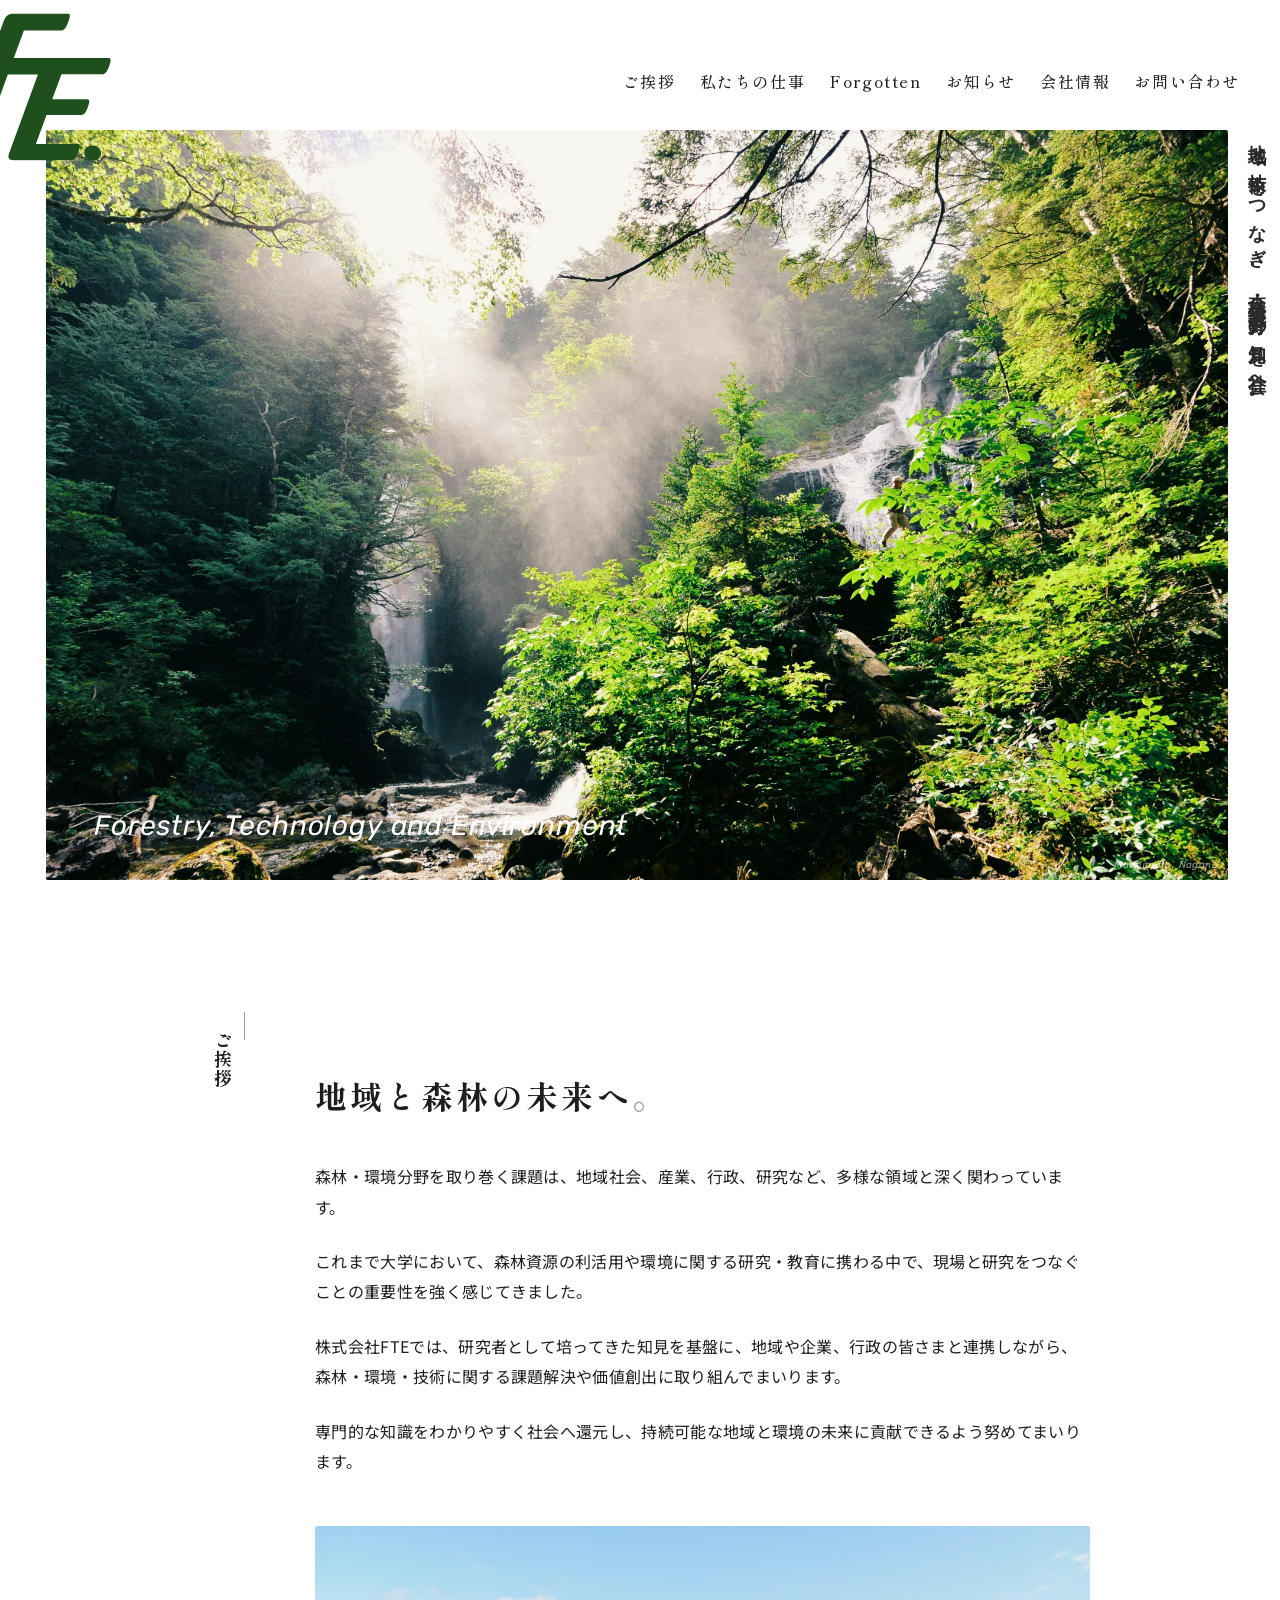
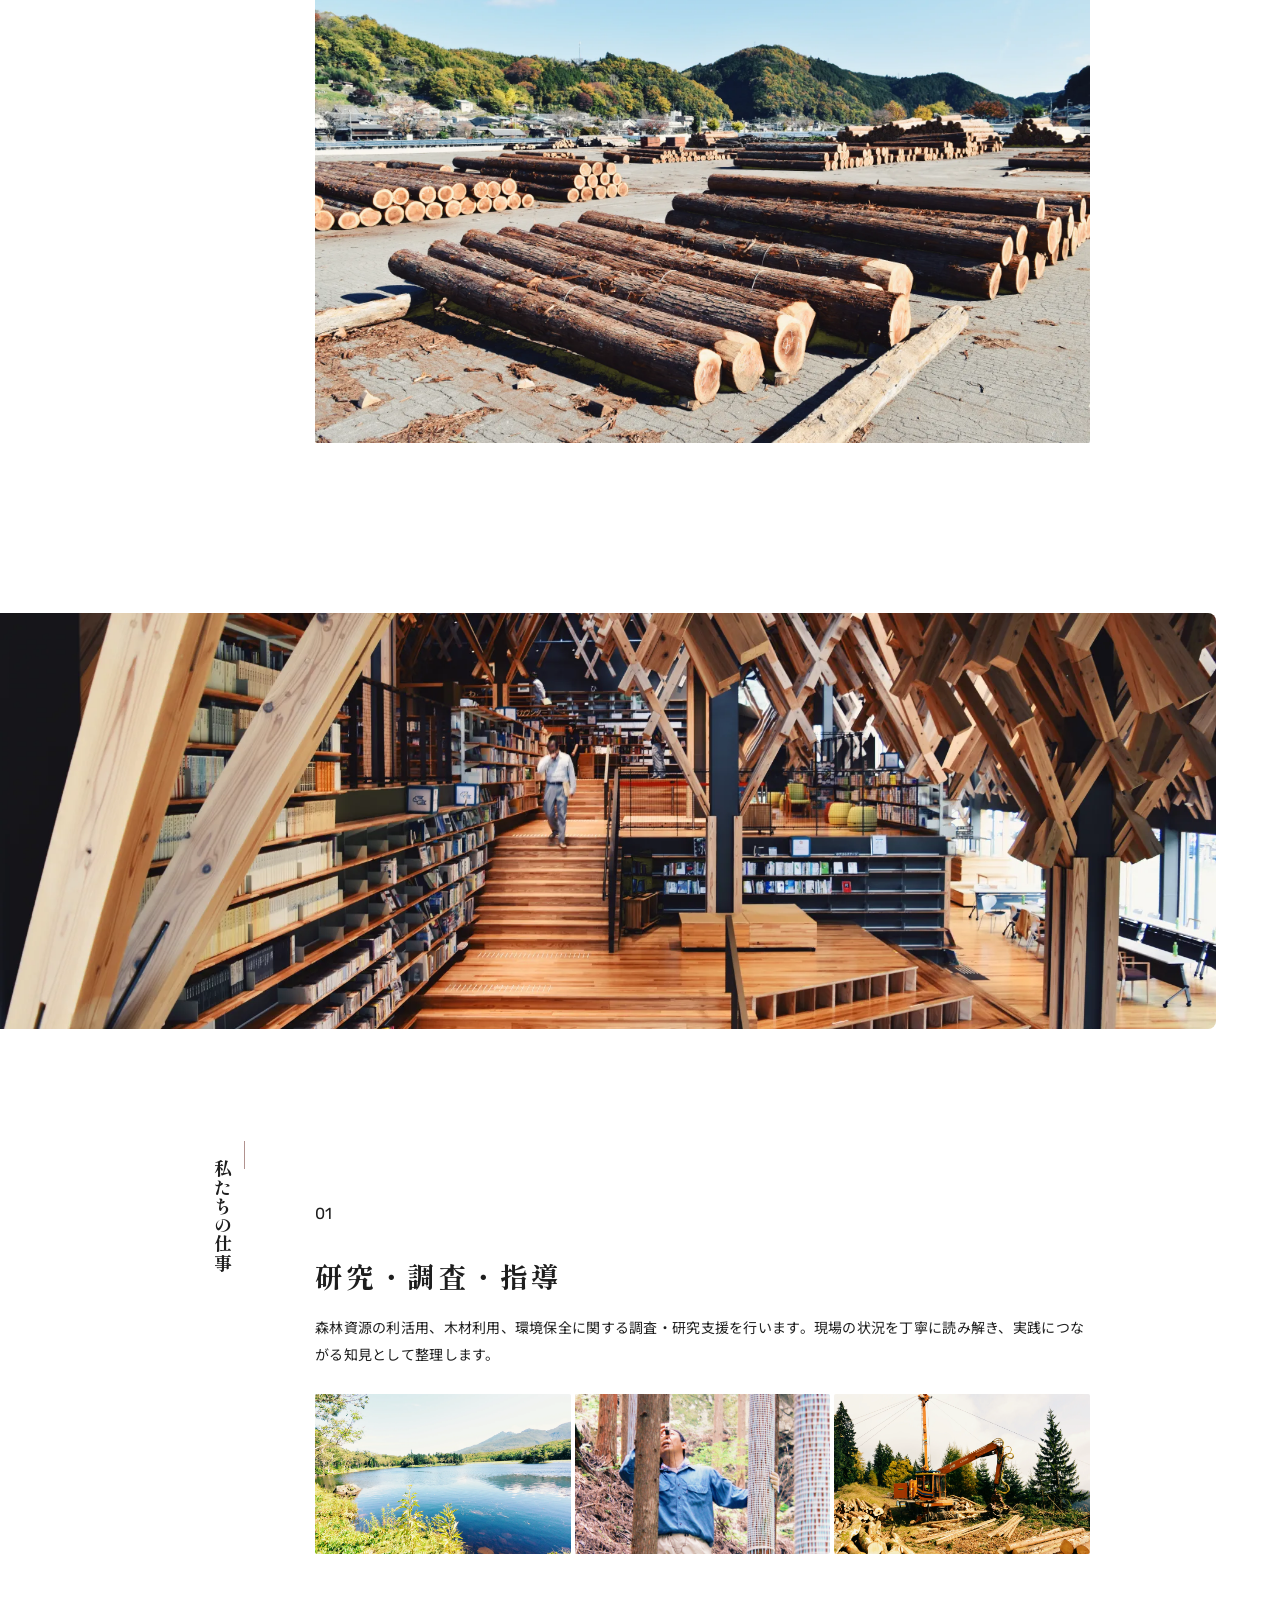
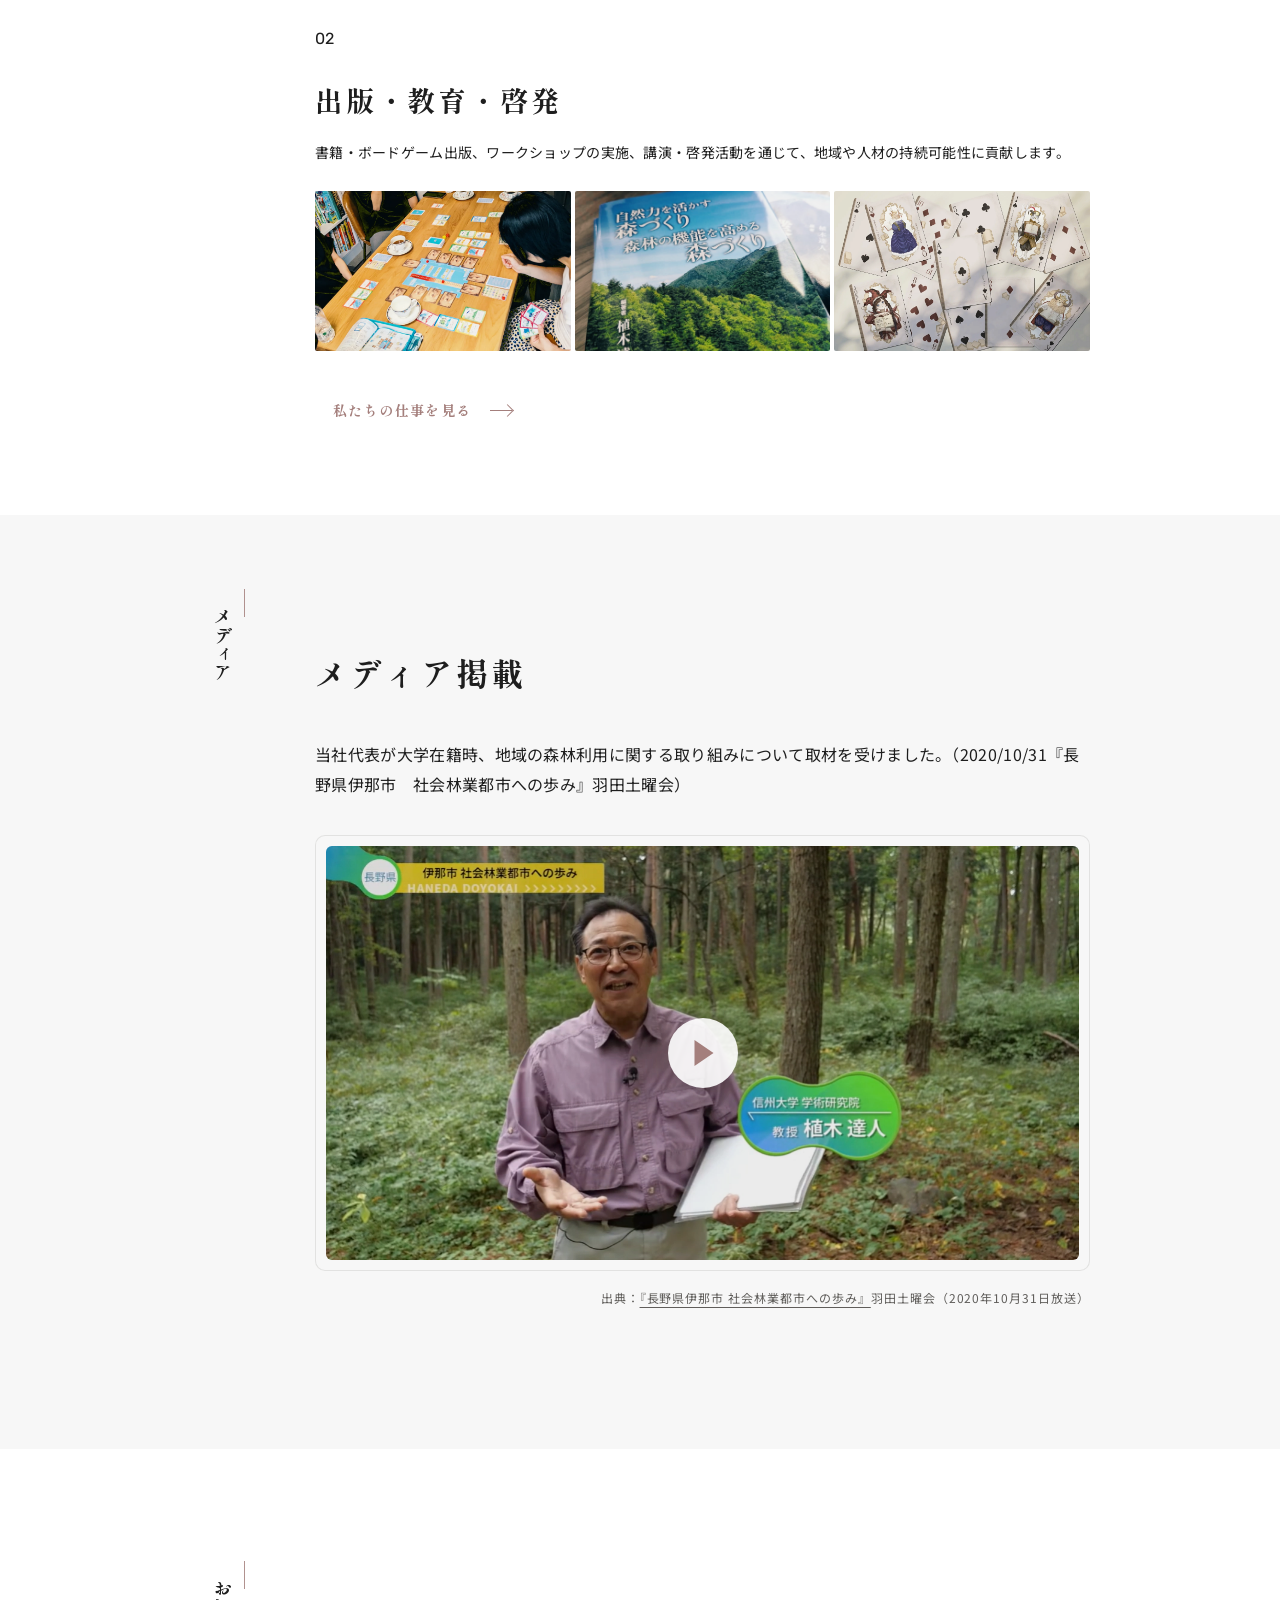
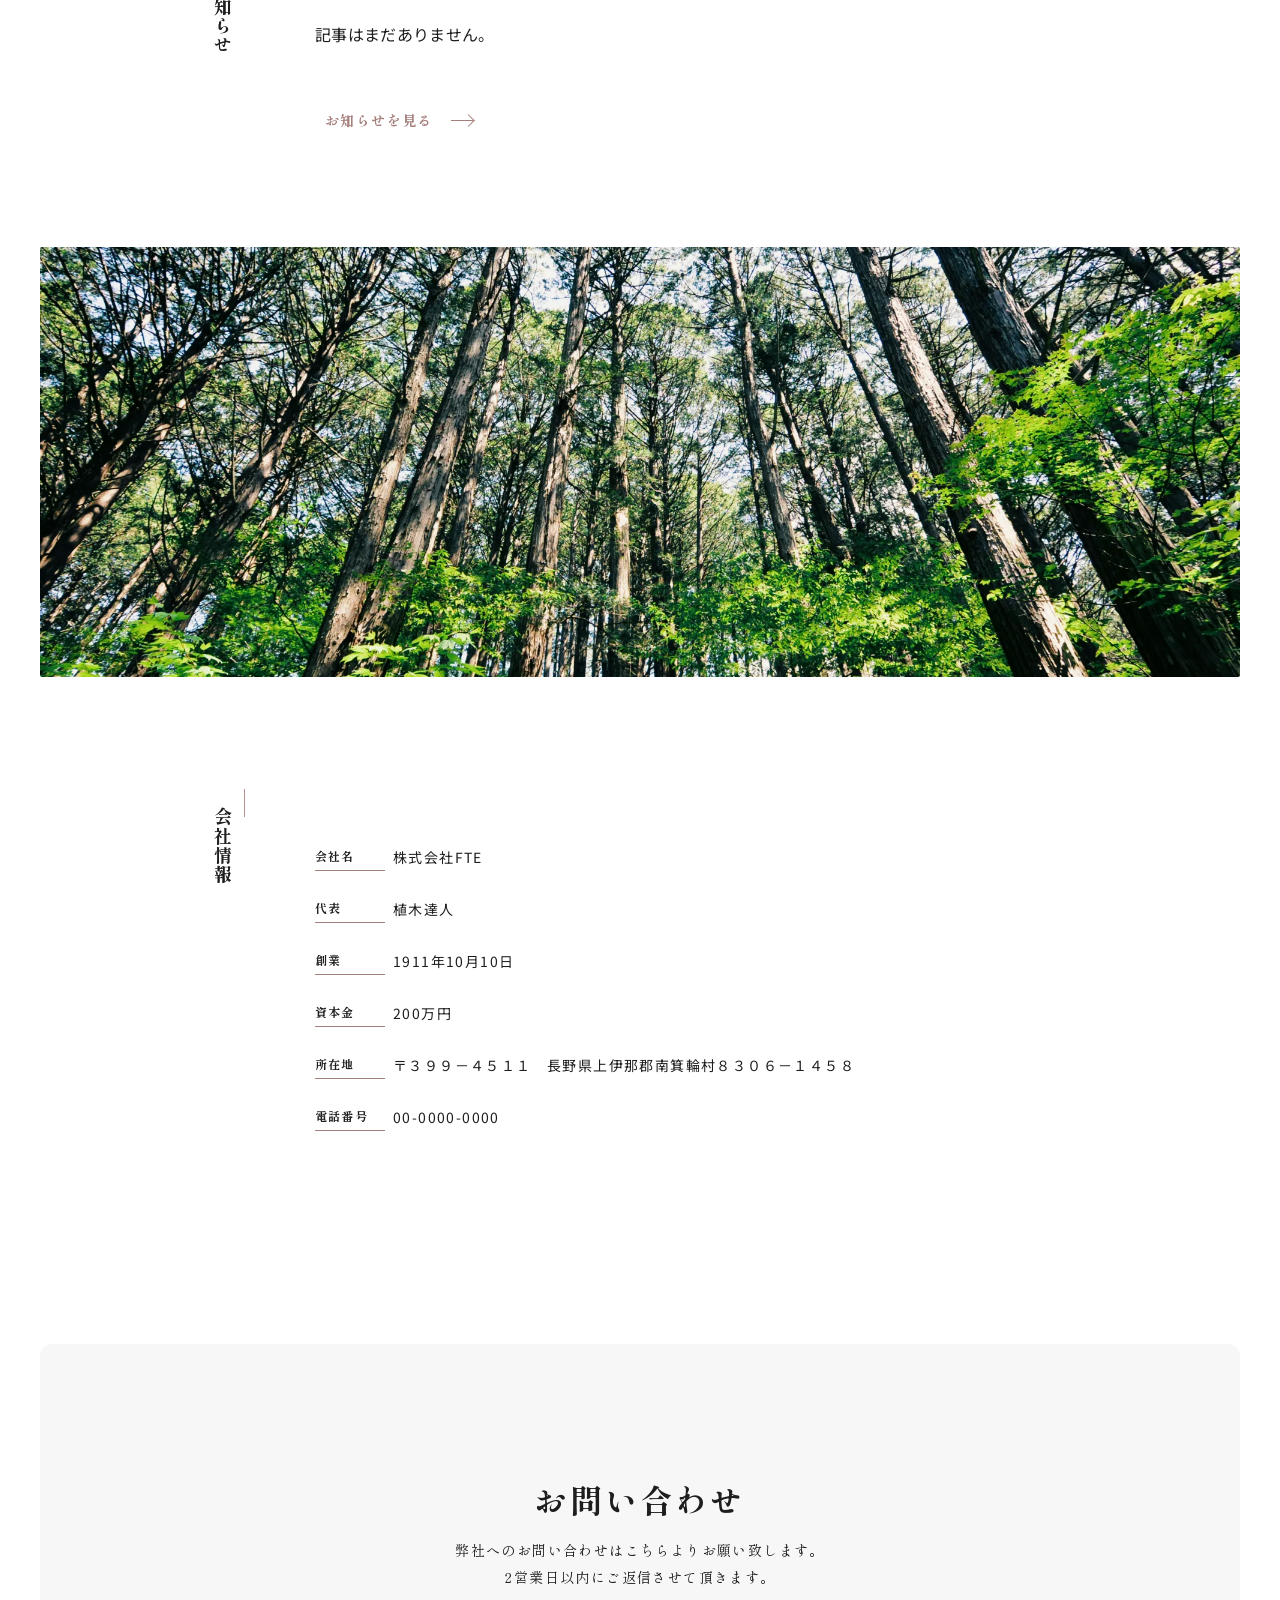
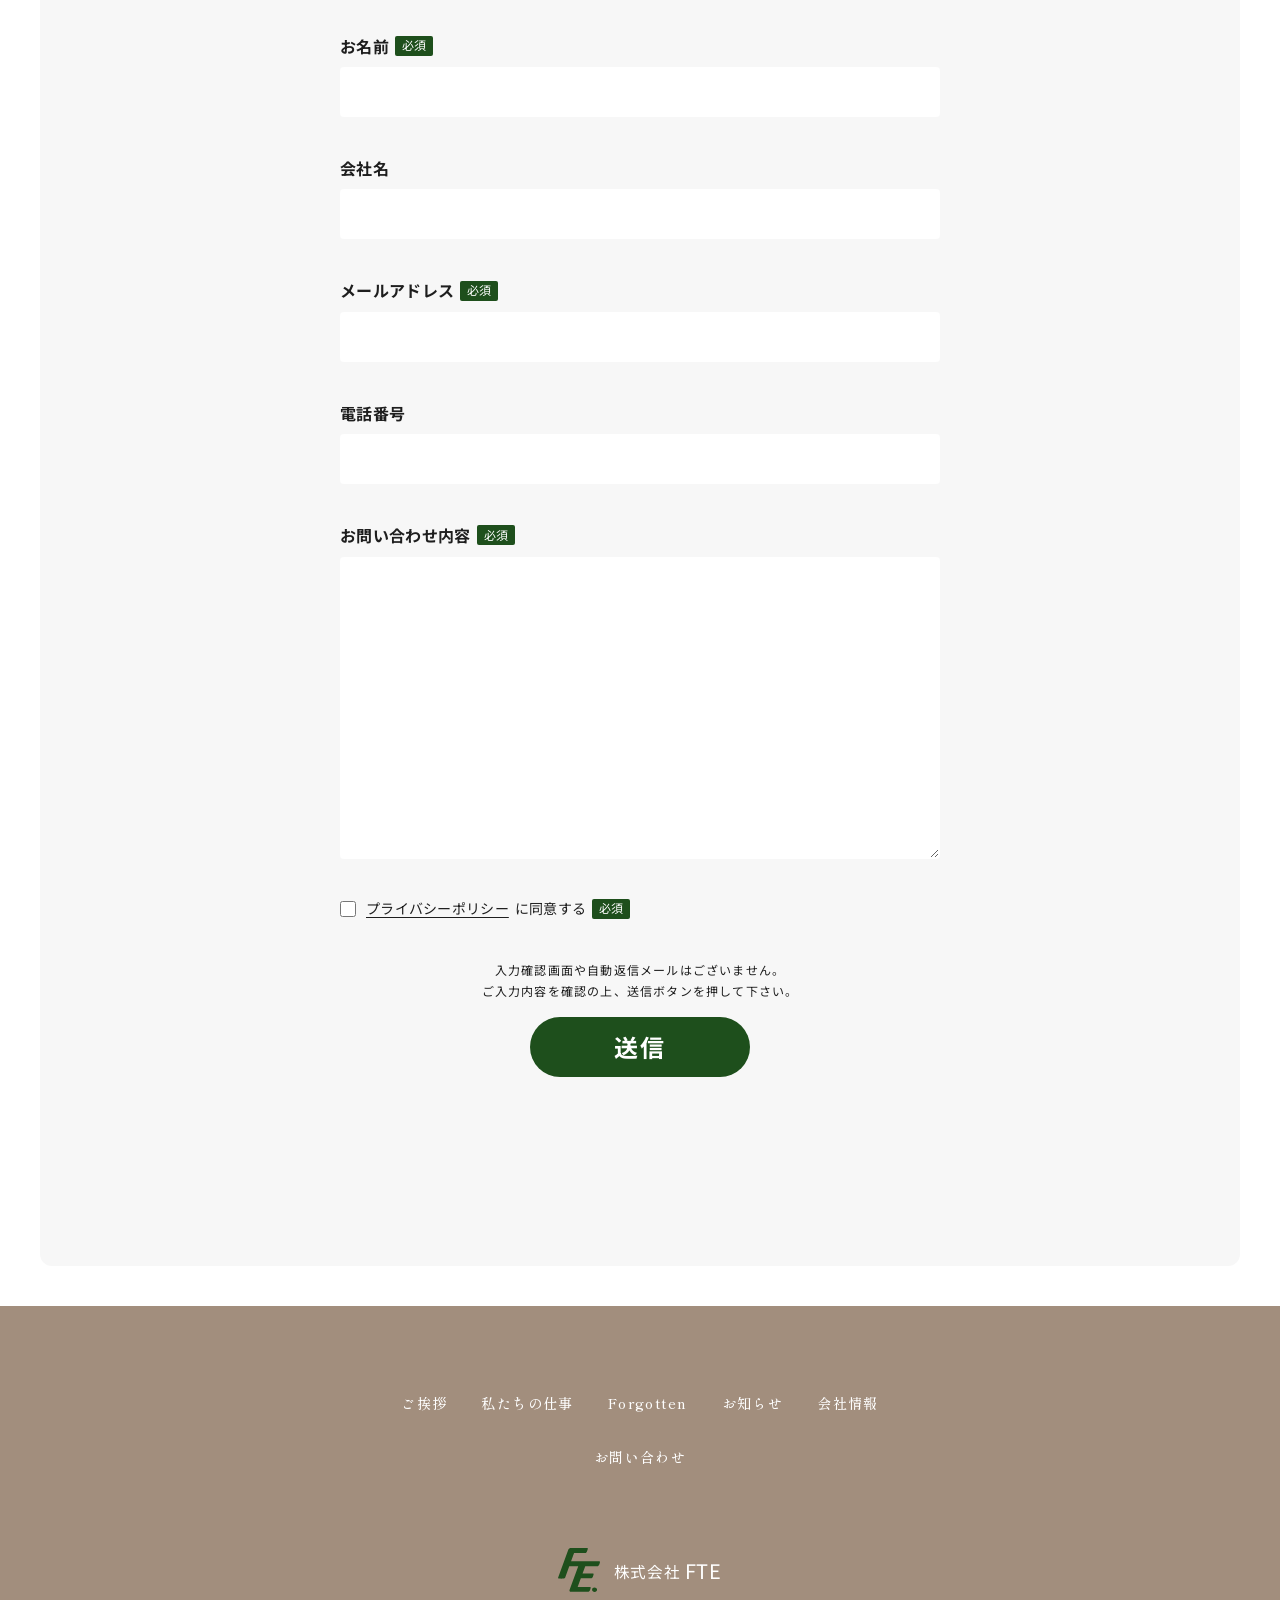
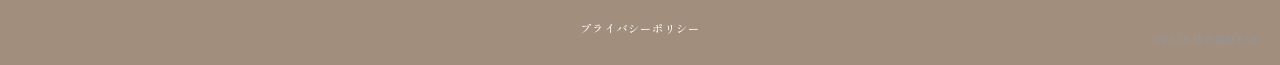
==== commit 090d76c7: "forgotten Tales & Enigmas" ====
--- a/index.html
+++ b/index.html
@@ -27,6 +27,7 @@
       <nav class="global-nav" aria-label="グローバルナビゲーション">
         <a href="#message">ご挨拶</a>
         <a href="works.html#works">私たちの仕事</a>
+        <a href="forgotten.html">Forgotten</a>
         <a href="#info">お知らせ</a>
         <a href="#company">会社情報</a>
         <a href="#contact">お問い合わせ</a>
@@ -43,6 +44,7 @@
     <nav aria-label="モバイルナビゲーション">
       <a href="#message">ご挨拶</a>
       <a href="works.html#works">私たちの仕事</a>
+      <a href="forgotten.html">Forgotten</a>
       <a href="#info">お知らせ</a>
       <a href="#company">会社情報</a>
       <a href="#contact">お問い合わせ</a>
@@ -253,6 +255,7 @@
     <nav class="footer-nav" aria-label="フッターナビゲーション">
       <a href="#message">ご挨拶</a>
       <a href="works.html#works">私たちの仕事</a>
+      <a href="forgotten.html">Forgotten</a>
       <a href="#info">お知らせ</a>
       <a href="#company">会社情報</a>
       <a href="#contact">お問い合わせ</a>
--- a/assets/styles.css
+++ b/assets/styles.css
@@ -1920,3 +1920,610 @@
     padding: 0 20px;
   }
 }
+
+.forgotten-site {
+  --forgotten-blue: #1A2F5C;
+  --forgotten-gold: #C8A96B;
+  --forgotten-gold-light: #D8BC83;
+  --forgotten-text: #E8E0D0;
+  --forgotten-muted: rgba(232, 224, 208, 0.72);
+  --forgotten-line: rgba(216, 188, 131, 0.28);
+  --forgotten-serif: "Anthanista", "Cormorant Garamond", "Shippori Mincho B1", "Yu Mincho", serif;
+  min-height: 100%;
+  background:
+    linear-gradient(rgba(26, 47, 92, 0.58), rgba(26, 47, 92, 0.9)),
+    url("janko-ferlic-sfL_QOnmy00-unsplash.jpg") center top / cover fixed no-repeat,
+    var(--forgotten-blue);
+  color: var(--forgotten-text);
+  font-family: "Shippori Mincho B1", "Yu Mincho", serif;
+}
+
+.forgotten-site ::selection {
+  background: rgba(216, 188, 131, 0.22);
+}
+
+.forgotten-hero {
+  position: relative;
+  z-index: 10;
+  display: grid;
+  place-items: center;
+  min-height: 100vh;
+  padding: 132px 24px 112px;
+  overflow: visible;
+}
+
+.forgotten-hero::after {
+  content: "";
+  position: absolute;
+  inset: 0;
+  z-index: 2;
+  background: radial-gradient(ellipse at center, rgba(216, 188, 131, 0.1), transparent 48%);
+  pointer-events: none;
+}
+
+.forgotten-hero-logo {
+  position: relative;
+  z-index: 4;
+  width: min(1180px, calc(100vw - 112px));
+  filter:
+    brightness(1.18)
+    saturate(1.08)
+    drop-shadow(0 26px 60px rgba(3, 9, 24, 0.34));
+}
+
+.forgotten-hero-logo img {
+  width: 100%;
+  height: auto;
+}
+
+.forgotten-thread {
+  position: absolute;
+  top: calc(58vh + 5px);
+  left: var(--forgotten-thread-left, calc(100vw - clamp(16px, 7.5vw, 112px) - 200px));
+  right: auto;
+  z-index: 6;
+  width: 260px;
+  height: calc(100% - 40vh);
+  opacity: 0.92;
+  filter: drop-shadow(0 0 3px rgba(200, 169, 107, 0.22));
+  pointer-events: none;
+}
+
+.forgotten-thread svg {
+  width: 100%;
+  height: 100%;
+  overflow: visible;
+}
+
+.forgotten-thread-path {
+  fill: none;
+  stroke: var(--forgotten-gold);
+  stroke-linecap: round;
+  stroke-width: 1.4;
+  opacity: 0.78;
+  filter: drop-shadow(0 0 7px rgba(216, 188, 131, 0.2));
+}
+
+.forgotten-thread-path + .forgotten-thread-path {
+  stroke-width: 0.55;
+  opacity: 0.26;
+}
+
+.forgotten-products {
+  position: relative;
+  z-index: 12;
+  margin-top: clamp(-48px, -3.5vw, -24px);
+  padding: 0 clamp(24px, 7vw, 96px) clamp(110px, 13vw, 170px);
+}
+
+.forgotten-products::before {
+  content: none;
+}
+
+.forgotten-products::after {
+  content: none;
+}
+
+.forgotten-products-inner {
+  position: relative;
+  width: min(1120px, 100%);
+  margin: 0 auto;
+}
+
+.forgotten-arch {
+  display: block;
+  width: 100%;
+  height: auto;
+  margin: 0 auto clamp(8px, 1.4vw, 16px);
+  opacity: 0.92;
+  filter:
+    brightness(1.12)
+    saturate(1.08)
+    drop-shadow(0 14px 28px rgba(3, 9, 24, 0.18));
+}
+
+.forgotten-product-meta {
+  margin: 0;
+  color: var(--forgotten-gold-light);
+  font-family: "Cormorant Garamond", serif;
+  font-size: 14px;
+  font-weight: 600;
+  letter-spacing: 0.14em;
+  line-height: 1.2;
+  text-transform: uppercase;
+}
+
+.forgotten-product-list {
+  position: relative;
+  display: grid;
+  grid-template-columns: repeat(3, minmax(0, 1fr));
+  gap: clamp(18px, 3vw, 30px);
+}
+
+.forgotten-product-list::before {
+  content: none;
+}
+
+.forgotten-product-list::after {
+  content: none;
+}
+
+.forgotten-product-card {
+  position: relative;
+  display: grid;
+  grid-template-rows: auto 1fr;
+  min-height: 520px;
+  padding: 0;
+  border: 1px solid rgba(216, 188, 131, 0.48);
+  background: rgba(10, 22, 45, 0.58);
+  backdrop-filter: blur(10px);
+}
+
+.forgotten-product-card::before,
+.forgotten-product-card::after,
+.forgotten-product-card figure::before,
+.forgotten-product-card figure::after,
+.forgotten-product-card > div::before,
+.forgotten-product-card > div::after {
+  content: "";
+  position: absolute;
+  pointer-events: none;
+}
+
+.forgotten-product-card::before {
+  inset: 10px;
+  border: 1px solid rgba(216, 188, 131, 0.26);
+}
+
+.forgotten-product-card::after {
+  top: -1px;
+  left: -1px;
+  width: 52%;
+  height: 1px;
+  background: var(--forgotten-gold);
+}
+
+.forgotten-product-card figure {
+  position: relative;
+  margin: 0;
+  aspect-ratio: 4 / 3;
+  overflow: hidden;
+}
+
+.forgotten-product-card figure::before {
+  top: 10px;
+  left: 10px;
+  width: 34px;
+  height: 34px;
+  border-top: 1px solid var(--forgotten-gold);
+  border-left: 1px solid var(--forgotten-gold);
+}
+
+.forgotten-product-card figure::after {
+  top: 10px;
+  right: 10px;
+  width: 34px;
+  height: 34px;
+  border-top: 1px solid var(--forgotten-gold);
+  border-right: 1px solid var(--forgotten-gold);
+}
+
+.forgotten-product-card img {
+  width: 100%;
+  height: 100%;
+  object-fit: cover;
+  filter: saturate(0.8) contrast(0.96);
+}
+
+.forgotten-product-card > div {
+  position: relative;
+  padding: clamp(28px, 4vw, 42px);
+}
+
+.forgotten-product-card > div::before {
+  bottom: 10px;
+  left: 10px;
+  width: 34px;
+  height: 34px;
+  border-bottom: 1px solid rgba(216, 188, 131, 0.86);
+  border-left: 1px solid rgba(216, 188, 131, 0.86);
+}
+
+.forgotten-product-card > div::after {
+  right: 10px;
+  bottom: 10px;
+  width: 34px;
+  height: 34px;
+  border-right: 1px solid rgba(216, 188, 131, 0.86);
+  border-bottom: 1px solid rgba(216, 188, 131, 0.86);
+}
+
+.forgotten-product-card h3 {
+  margin: 34px 0 18px;
+  color: var(--forgotten-text);
+  font-family: "Cormorant Garamond", serif;
+  font-size: clamp(26px, 3vw, 36px);
+  font-weight: 500;
+  letter-spacing: 0;
+  line-height: 1.08;
+}
+
+.forgotten-product-card p:not(.forgotten-product-meta) {
+  margin: 0 0 38px;
+  color: var(--forgotten-muted);
+  font-size: 14px;
+  letter-spacing: 0.03em;
+  line-height: 1.9;
+}
+
+.forgotten-product-card span {
+  color: rgba(216, 188, 131, 0.72);
+  font-family: "Cormorant Garamond", serif;
+  font-size: 14px;
+  letter-spacing: 0.08em;
+  line-height: 1;
+  text-transform: uppercase;
+}
+
+.forgotten-editor-link {
+  display: inline-flex;
+  margin-top: 34px;
+  color: rgba(216, 188, 131, 0.76);
+  font-family: "Cormorant Garamond", serif;
+  font-size: 15px;
+  letter-spacing: 0.08em;
+  line-height: 1;
+  transition: opacity 0.2s ease;
+}
+
+.forgotten-editor-link:hover {
+  opacity: 0.68;
+}
+
+.forgotten-section {
+  position: relative;
+  z-index: 1;
+  padding: clamp(100px, 13vw, 170px) clamp(24px, 7vw, 96px);
+  background: var(--forgotten-blue);
+}
+
+.forgotten-section::before {
+  content: "";
+  position: absolute;
+  inset: 0;
+  background-image: linear-gradient(rgba(216, 188, 131, 0.04) 1px, transparent 1px);
+  background-size: 100% 120px;
+  opacity: 0.5;
+  pointer-events: none;
+}
+
+.forgotten-section-inner {
+  position: relative;
+  z-index: 1;
+  display: grid;
+  grid-template-columns: 170px minmax(0, 1fr);
+  gap: clamp(42px, 8vw, 110px);
+  width: min(1120px, 100%);
+  margin: 0 auto;
+}
+
+.forgotten-section-label {
+  position: relative;
+  margin: 0;
+  color: var(--forgotten-gold-light);
+  font-family: "Cormorant Garamond", serif;
+  font-size: 15px;
+  font-weight: 600;
+  letter-spacing: 0.12em;
+  line-height: 1.4;
+  text-transform: uppercase;
+}
+
+.forgotten-section-label::after {
+  content: "";
+  display: block;
+  width: 48px;
+  height: 1px;
+  margin-top: 18px;
+  background: var(--forgotten-gold);
+}
+
+.forgotten-copy {
+  width: min(760px, 100%);
+}
+
+.forgotten-copy h2,
+.forgotten-contact h2 {
+  margin: 0 0 30px;
+  color: var(--forgotten-text);
+  font-family: var(--forgotten-serif);
+  font-size: clamp(30px, 4.2vw, 54px);
+  font-weight: 500;
+  letter-spacing: 0;
+  line-height: 1.18;
+}
+
+.forgotten-copy p,
+.forgotten-contact p,
+.forgotten-grid p,
+.forgotten-approach-list p {
+  margin: 0 0 22px;
+  color: var(--forgotten-muted);
+  font-size: 15px;
+  font-weight: 400;
+  letter-spacing: 0.03em;
+  line-height: 2.05;
+}
+
+.forgotten-band {
+  background: #14284f;
+}
+
+.forgotten-grid,
+.forgotten-project-grid {
+  display: grid;
+  grid-template-columns: repeat(4, minmax(0, 1fr));
+  gap: 1px;
+  border: 1px solid var(--forgotten-line);
+  background: var(--forgotten-line);
+}
+
+.forgotten-grid article,
+.forgotten-project-grid article {
+  min-height: 250px;
+  padding: 32px 28px;
+  background: rgba(26, 47, 92, 0.94);
+}
+
+.forgotten-grid span,
+.forgotten-project-grid p {
+  display: block;
+  margin: 0 0 34px;
+  color: var(--forgotten-gold);
+  font-family: "Cormorant Garamond", serif;
+  font-size: 15px;
+  line-height: 1;
+}
+
+.forgotten-grid h3,
+.forgotten-approach-list h3,
+.forgotten-project-grid h3 {
+  margin: 0 0 16px;
+  color: var(--forgotten-text);
+  font-family: "Cormorant Garamond", serif;
+  font-size: 25px;
+  font-weight: 500;
+  letter-spacing: 0;
+  line-height: 1.15;
+}
+
+.forgotten-grid p {
+  margin-bottom: 0;
+  font-size: 14px;
+  line-height: 1.9;
+}
+
+.forgotten-approach-list {
+  display: grid;
+  grid-template-columns: repeat(2, minmax(0, 1fr));
+  gap: 46px 64px;
+  width: min(800px, 100%);
+}
+
+.forgotten-approach-list div {
+  padding-bottom: 32px;
+  border-bottom: 1px solid var(--forgotten-line);
+}
+
+.forgotten-projects {
+  background:
+    linear-gradient(rgba(26, 47, 92, 0.92), rgba(26, 47, 92, 0.96)),
+    url("library2.webp") center / cover no-repeat;
+}
+
+.forgotten-project-grid {
+  grid-template-columns: repeat(3, minmax(0, 1fr));
+  margin-top: 54px;
+}
+
+.forgotten-project-grid article {
+  min-height: 210px;
+}
+
+.forgotten-project-grid span {
+  color: var(--forgotten-muted);
+  font-family: "Cormorant Garamond", serif;
+  font-size: 14px;
+  letter-spacing: 0.08em;
+  text-transform: uppercase;
+}
+
+.forgotten-contact {
+  display: grid;
+  place-items: center;
+  min-height: 620px;
+  padding: 120px 24px;
+  background: #102448;
+  text-align: center;
+}
+
+.forgotten-contact > div {
+  width: min(720px, 100%);
+}
+
+.forgotten-contact .forgotten-section-label::after {
+  margin-right: auto;
+  margin-left: auto;
+}
+
+.forgotten-button {
+  display: inline-flex;
+  align-items: center;
+  justify-content: center;
+  min-height: 52px;
+  margin-top: 20px;
+  padding: 0 34px;
+  border: 1px solid var(--forgotten-gold);
+  color: var(--forgotten-gold-light);
+  font-family: "Shippori Mincho B1", serif;
+  font-size: 14px;
+  letter-spacing: 0.12em;
+  transition: background 0.25s ease, color 0.25s ease;
+}
+
+.forgotten-button:hover {
+  background: var(--forgotten-gold);
+  color: #102448;
+}
+
+.forgotten-footer {
+  display: block;
+  padding: 38px clamp(24px, 6vw, 72px);
+  border-top: 1px solid var(--forgotten-line);
+  background: rgba(10, 22, 45, 0.86);
+  color: var(--forgotten-muted);
+  font-family: "Cormorant Garamond", serif;
+}
+
+.forgotten-footer-links {
+  display: grid;
+  gap: 12px;
+}
+
+.forgotten-footer-nav {
+  display: flex;
+  flex-wrap: wrap;
+  gap: clamp(18px, 3vw, 34px);
+}
+
+.forgotten-footer-nav a {
+  color: var(--forgotten-gold-light);
+  font-family: "Cormorant Garamond", serif;
+  font-size: 16px;
+  letter-spacing: 0.02em;
+  line-height: 1.2;
+  text-decoration: underline;
+  text-decoration-color: transparent;
+  text-decoration-thickness: 1px;
+  text-underline-offset: 5px;
+  transition: opacity 0.2s ease, text-decoration-color 0.2s ease;
+}
+
+.forgotten-footer-nav a:hover,
+.forgotten-photo-credit a:hover {
+  opacity: 0.7;
+}
+
+.forgotten-footer-nav a:hover {
+  text-decoration-color: currentColor;
+}
+
+.forgotten-photo-credit {
+  margin: 0;
+  color: rgba(232, 224, 208, 0.48);
+  font-family: "Cormorant Garamond", serif;
+  font-size: 11px;
+  line-height: 1.4;
+}
+
+.forgotten-photo-credit a {
+  color: inherit;
+  text-decoration: underline;
+  text-decoration-thickness: 1px;
+  text-underline-offset: 3px;
+  transition: opacity 0.2s ease;
+}
+
+.forgotten-footer small {
+  font-size: 12px;
+  letter-spacing: 0.08em;
+  line-height: 1.4;
+}
+
+@media (prefers-reduced-motion: reduce) {
+  .forgotten-thread-path {
+    stroke-dashoffset: 0 !important;
+  }
+}
+
+@media (max-width: 900px) {
+  .forgotten-section-inner {
+    grid-template-columns: 1fr;
+    gap: 34px;
+  }
+
+  .forgotten-grid,
+  .forgotten-project-grid,
+  .forgotten-product-list {
+    grid-template-columns: repeat(2, minmax(0, 1fr));
+  }
+
+  .forgotten-approach-list {
+    grid-template-columns: 1fr;
+  }
+}
+
+@media (max-width: 560px) {
+  .forgotten-hero {
+    min-height: 100svh;
+    padding: 116px 20px 96px;
+  }
+
+  .forgotten-hero-logo {
+    width: min(940px, calc(100vw - 46px));
+  }
+
+  .forgotten-thread {
+    left: var(--forgotten-thread-left, calc(100vw - 134px));
+    width: 210px;
+    height: calc(100% - 42vh);
+  }
+
+  .forgotten-section {
+    padding: 88px 22px;
+  }
+
+  .forgotten-grid,
+  .forgotten-project-grid,
+  .forgotten-product-list {
+    grid-template-columns: 1fr;
+  }
+
+  .forgotten-grid article,
+  .forgotten-project-grid article,
+  .forgotten-product-card {
+    min-height: 0;
+  }
+
+  .forgotten-product-card > div {
+    padding: 28px 24px;
+  }
+
+  .forgotten-footer {
+    text-align: left;
+  }
+
+  .forgotten-footer-nav {
+    justify-content: flex-start;
+  }
+}
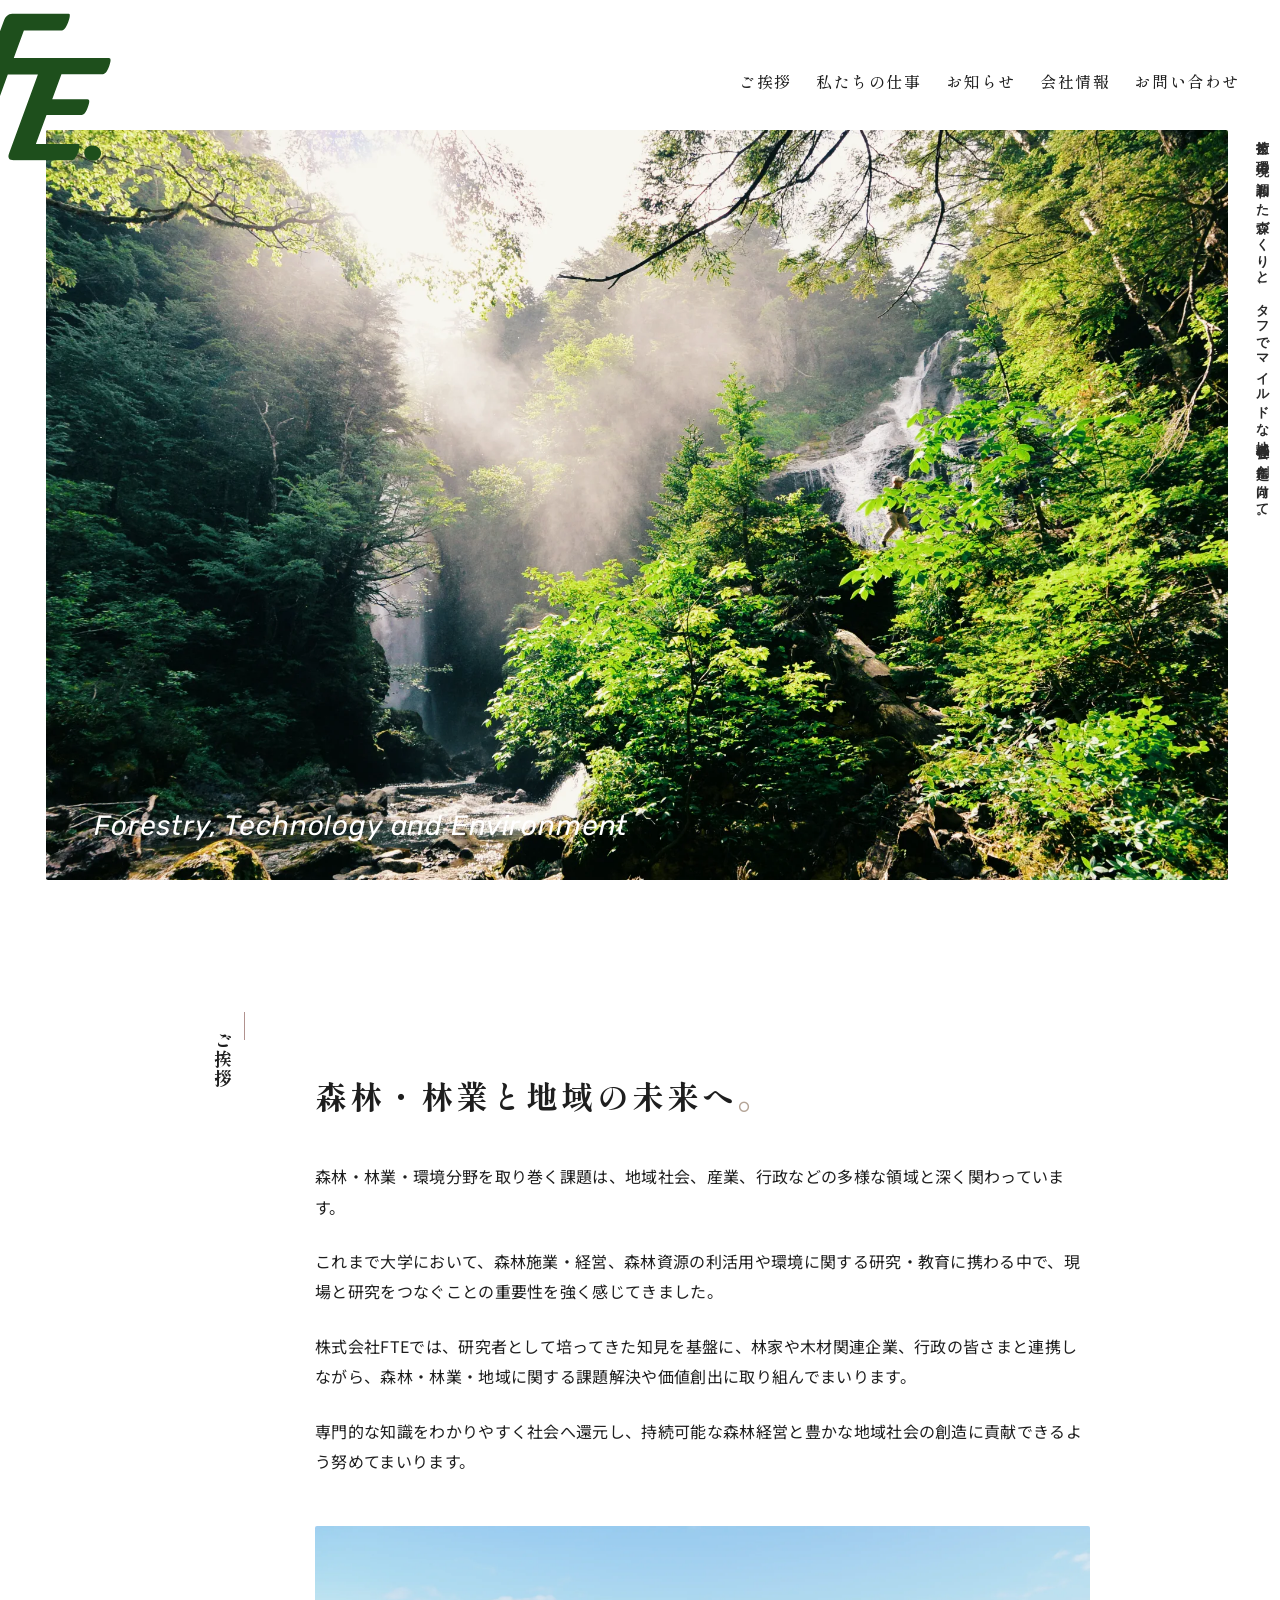
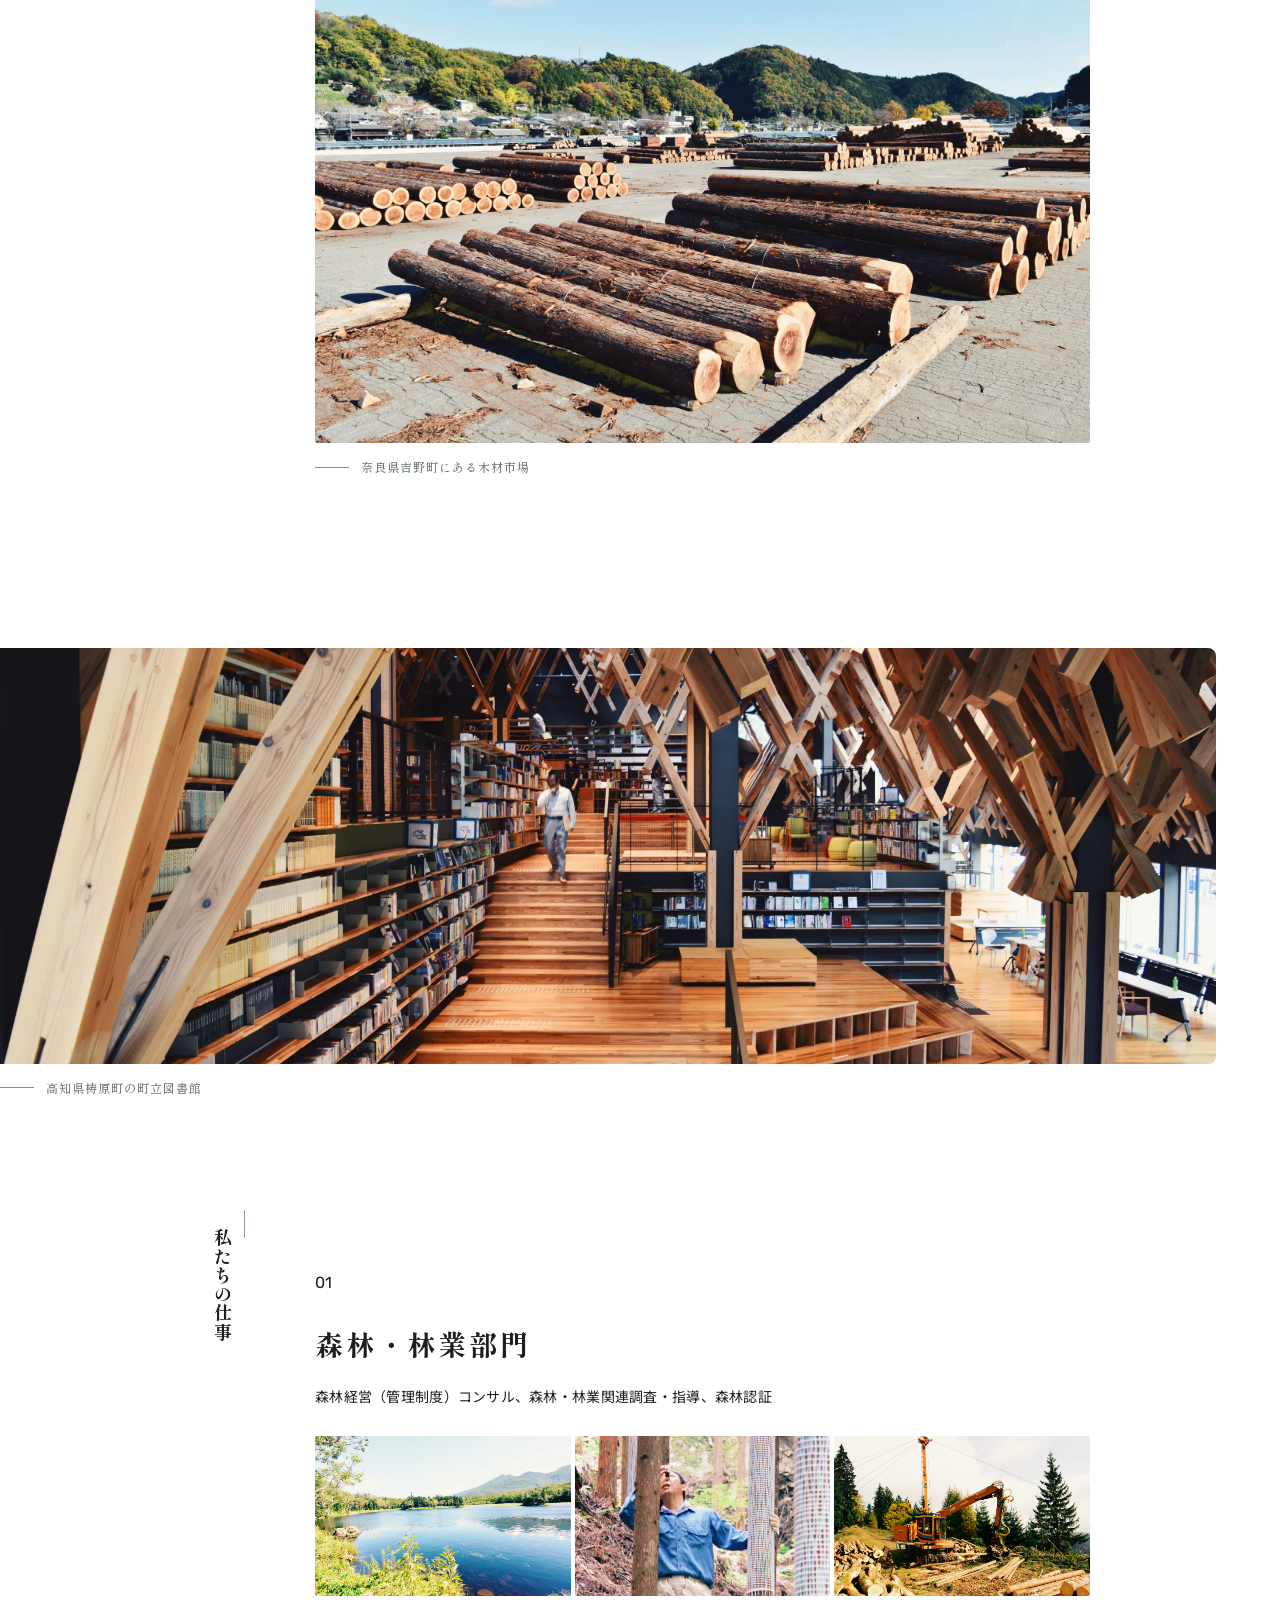
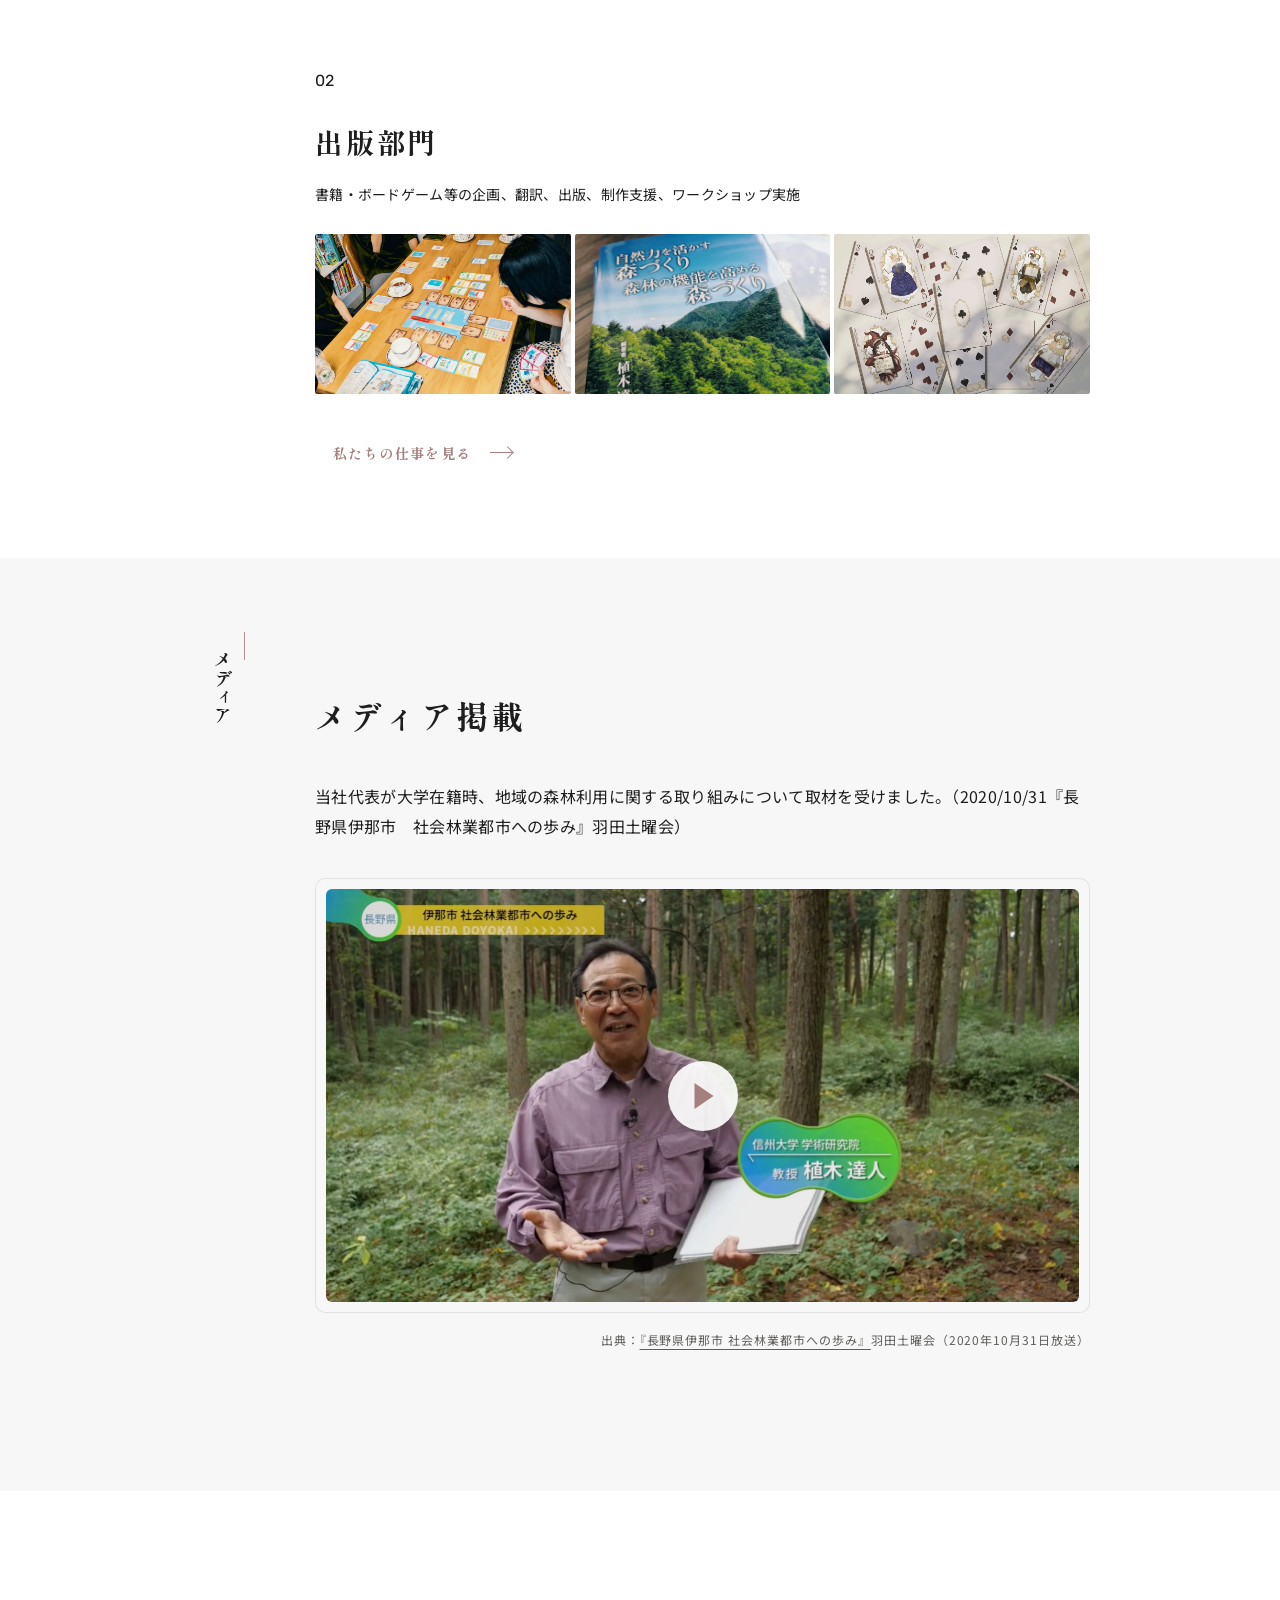
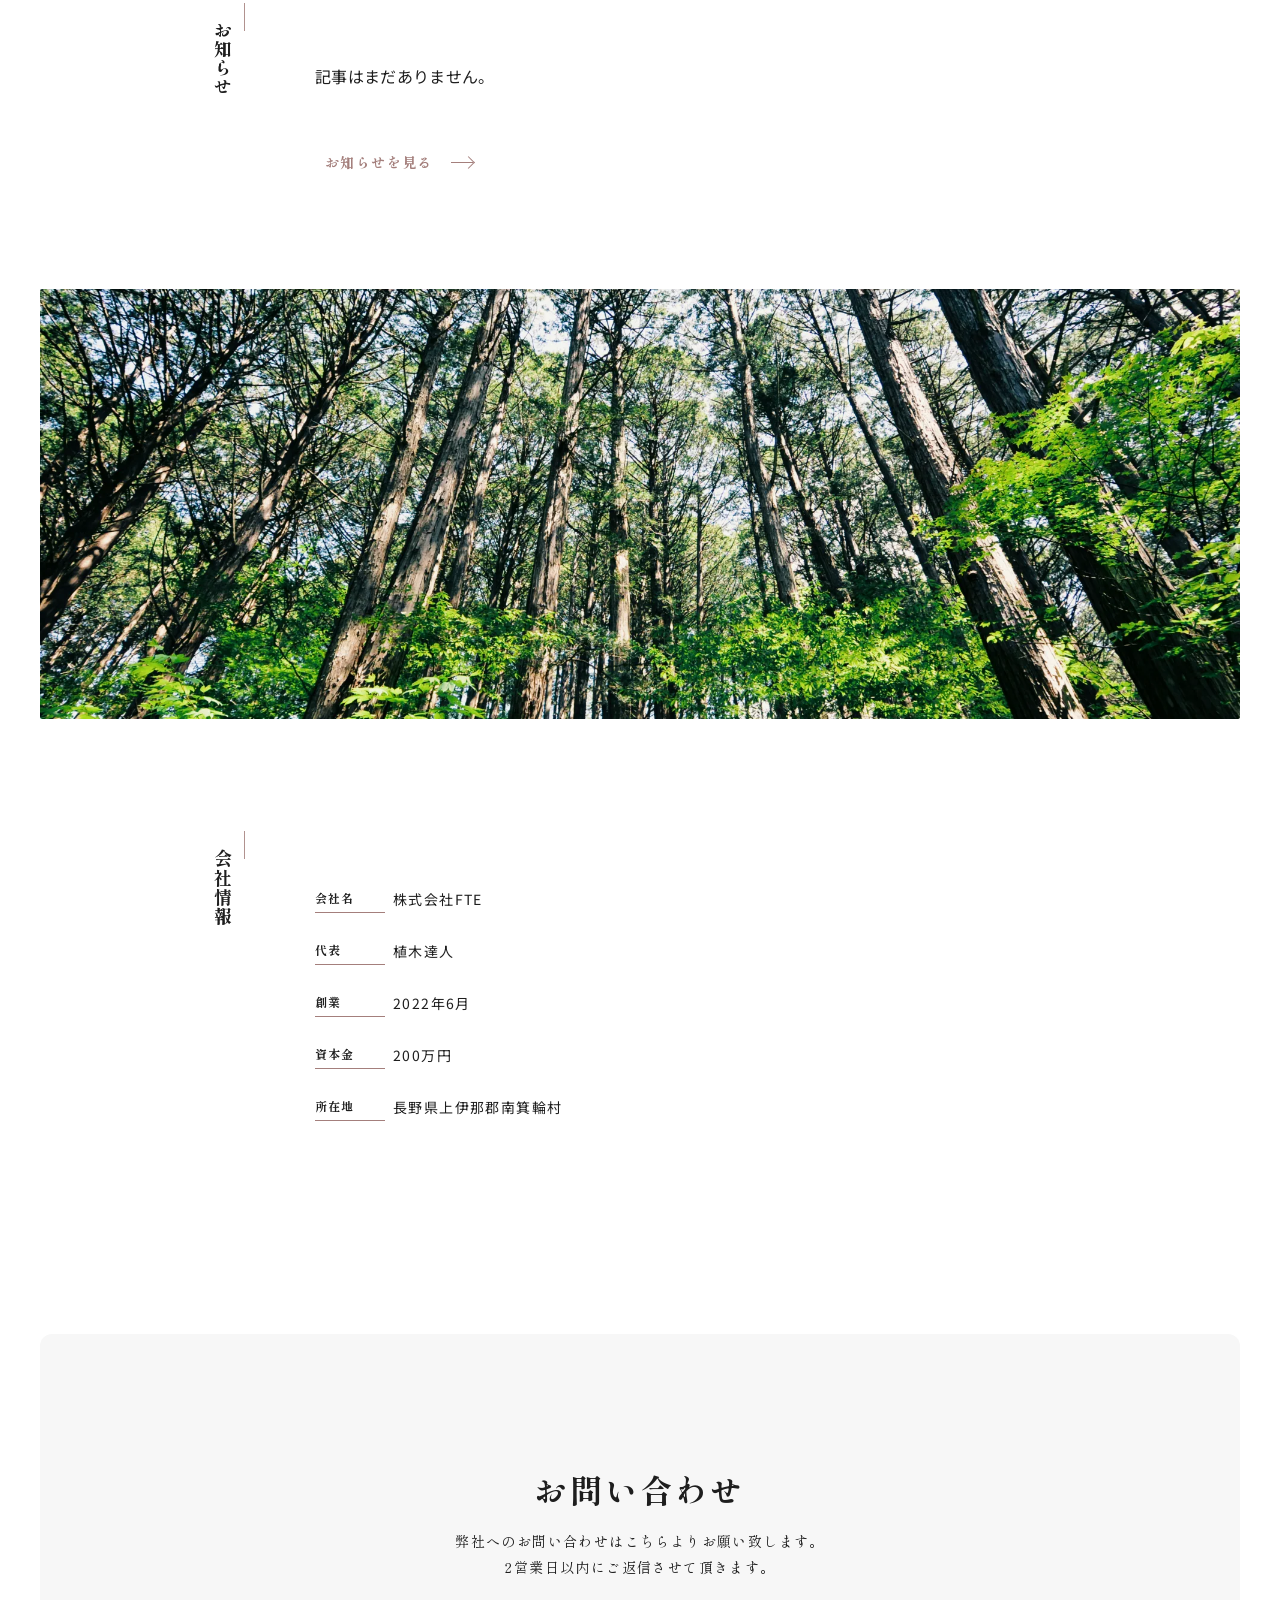
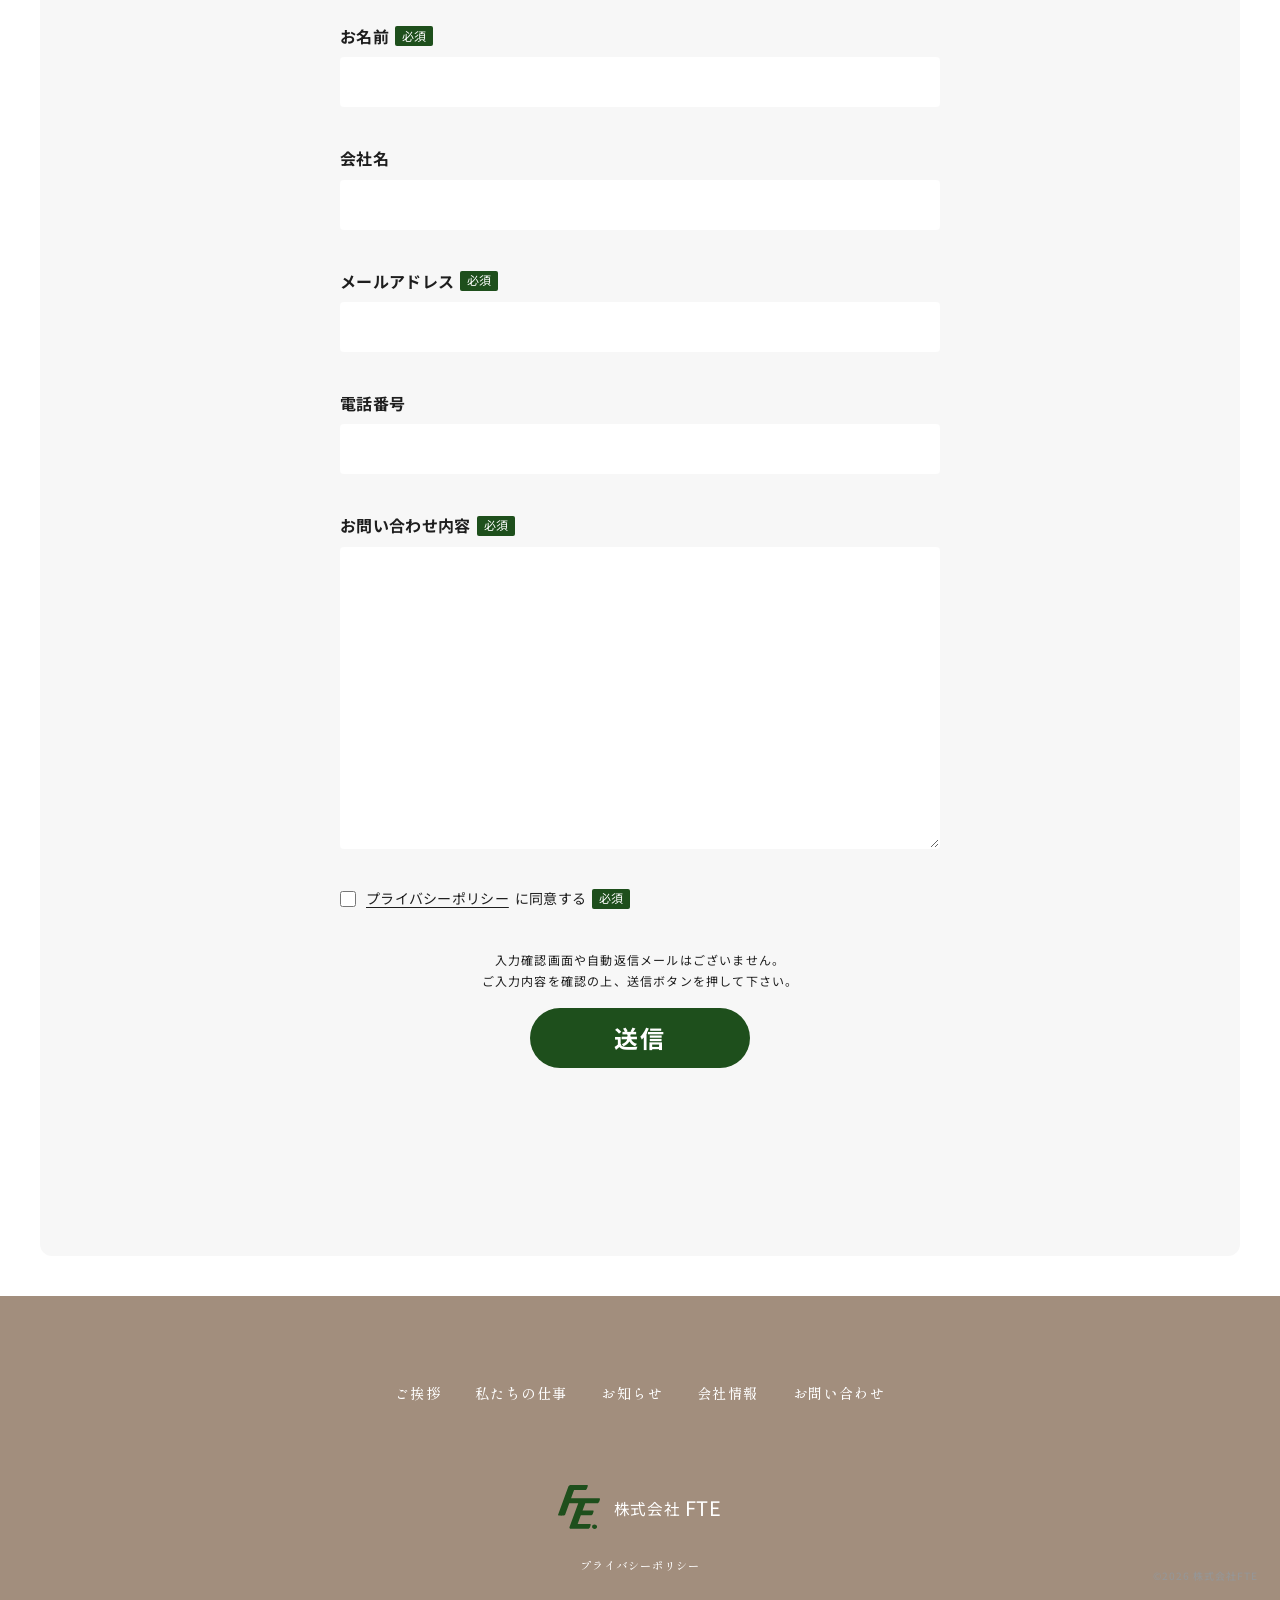
==== commit e4d36d14: "いろいろUpdate" ====
--- a/index.html
+++ b/index.html
@@ -14,7 +14,7 @@
   <link rel="preconnect" href="https://fonts.googleapis.com" />
   <link rel="preconnect" href="https://fonts.gstatic.com" crossorigin />
   <link href="https://fonts.googleapis.com/css2?family=Noto+Sans+JP:wght@400;500;700;900&amp;family=Rubik:wght@400;500;600;700&amp;family=Shippori+Mincho+B1:wght@400;500;600;700&amp;family=Zen+Kaku+Gothic+New:wght@400;500;700;900&amp;display=swap" rel="stylesheet" />
-  <link rel="stylesheet" href="assets/styles.css?v=20260525-8" />
+  <link rel="stylesheet" href="assets/styles.css?v=20260608-sidecopy-fit" />
 </head>
 <body>
   <header class="site-header" id="top">
@@ -27,7 +27,6 @@
       <nav class="global-nav" aria-label="グローバルナビゲーション">
         <a href="#message">ご挨拶</a>
         <a href="works.html#works">私たちの仕事</a>
-        <a href="forgotten.html">Forgotten</a>
         <a href="#info">お知らせ</a>
         <a href="#company">会社情報</a>
         <a href="#contact">お問い合わせ</a>
@@ -44,22 +43,20 @@
     <nav aria-label="モバイルナビゲーション">
       <a href="#message">ご挨拶</a>
       <a href="works.html#works">私たちの仕事</a>
-      <a href="forgotten.html">Forgotten</a>
       <a href="#info">お知らせ</a>
       <a href="#company">会社情報</a>
       <a href="#contact">お問い合わせ</a>
     </nav>
   </div>
 
-  <p class="side-copy side-copy-left">地域と技術をつなぎ、</p>
-  <p class="side-copy side-copy-right">森林・環境・教育分野の知見を社会へ。</p>
-  <p class="side-copy side-copy-mobile">地域と技術をつなぎ、森林・環境・教育分野の知見を社会へ。</p>
+  <p class="side-copy side-copy-left">技術と環境の調和した森づくりと、</p>
+  <p class="side-copy side-copy-right">タフでマイルドな地域社会の創造に向けて。</p>
+  <p class="side-copy side-copy-mobile">技術と環境の調和した森づくりと、タフでマイルドな地域社会の創造に向けて。</p>
 
   <main>
     <section class="hero" aria-label="株式会社FTE">
       <div class="hero-image">
         <img src="assets/matsumoto.webp" alt="長野県松本市の三本滝" />
-        <p class="hero-caption">Matsumoto, Nagano</p>
         <div class="hero-title">
           <h1 class="visually-hidden">FTE</h1>
           <p>Forestry, Technology and Environment</p>
@@ -71,26 +68,30 @@
       <div class="section-inner">
         <p class="section-label">ご挨拶</p>
         <div class="section-body message-body">
-          <h2>地域と森林の未来へ<span class="heading-dot">。</span></h2>
-          <p>
-            森林・環境分野を取り巻く課題は、地域社会、産業、行政、研究など、多様な領域と深く関わっています。
-          </p>
-          <p>
-            これまで大学において、森林資源の利活用や環境に関する研究・教育に携わる中で、現場と研究をつなぐことの重要性を強く感じてきました。
-          </p>
-          <p>
-            株式会社FTEでは、研究者として培ってきた知見を基盤に、地域や企業、行政の皆さまと連携しながら、森林・環境・技術に関する課題解決や価値創出に取り組んでまいります。
-          </p>
-          <p>
-            専門的な知識をわかりやすく社会へ還元し、持続可能な地域と環境の未来に貢献できるよう努めてまいります。
-          </p>
-          <img class="message-photo" src="assets/yoshino.webp" alt="吉野の風景" loading="lazy" />
+          <h2>森林・林業と地域の未来へ<span class="heading-dot">。</span></h2>
+          <p>
+            森林・林業・環境分野を取り巻く課題は、地域社会、産業、行政などの多様な領域と深く関わっています。
+          </p>
+          <p>
+            これまで大学において、森林施業・経営、森林資源の利活用や環境に関する研究・教育に携わる中で、現場と研究をつなぐことの重要性を強く感じてきました。
+          </p>
+          <p>
+            株式会社FTEでは、研究者として培ってきた知見を基盤に、林家や木材関連企業、行政の皆さまと連携しながら、森林・林業・地域に関する課題解決や価値創出に取り組んでまいります。
+          </p>
+          <p>
+            専門的な知識をわかりやすく社会へ還元し、持続可能な森林経営と豊かな地域社会の創造に貢献できるよう努めてまいります。
+          </p>
+          <figure class="message-photo-figure">
+            <img class="message-photo" src="assets/yoshino.webp" alt="奈良県吉野町にある木材市場" loading="lazy" />
+            <figcaption>奈良県吉野町にある木材市場</figcaption>
+          </figure>
         </div>
       </div>
     </section>
 
     <figure class="wide-photo reveal">
-      <img src="assets/library.webp" alt="木造建築の図書空間" loading="lazy" />
+      <img src="assets/library.webp" alt="高知県梼原町の町立図書館" loading="lazy" />
+      <figcaption>高知県梼原町の町立図書館</figcaption>
     </figure>
 
     <section class="section reveal" id="works">
@@ -99,9 +100,9 @@
         <div class="section-body">
           <article class="work-item">
             <p class="work-number">01</p>
-            <h2>研究・調査・指導</h2>
+            <h2>森林・林業部門</h2>
             <p>
-              森林資源の利活用、木材利用、環境保全に関する調査・研究支援を行います。現場の状況を丁寧に読み解き、実践につながる知見として整理します。
+              森林経営（管理制度）コンサル、森林・林業関連調査・指導、森林認証
             </p>
             <div class="image-row">
               <img src="assets/shiretoko.webp" alt="知床の森林" loading="lazy" />
@@ -112,9 +113,9 @@
 
           <article class="work-item">
             <p class="work-number">02</p>
-            <h2>出版・教育・啓発</h2>
+            <h2>出版部門</h2>
             <p>
-              書籍・ボードゲーム出版、ワークショップの実施、講演・啓発活動を通じて、地域や人材の持続可能性に貢献します。
+              書籍・ボードゲーム等の企画、翻訳、出版、制作支援、ワークショップ実施
             </p>
             <div class="image-row">
               <img src="assets/mitiada2.webp" alt="みちあそびのプレイ風景" loading="lazy" />
@@ -189,7 +190,7 @@
               </div>
               <div>
                 <dt>創業</dt>
-                <dd>1911年10月10日</dd>
+                <dd>2022年6月</dd>
               </div>
               <div>
                 <dt>資本金</dt>
@@ -197,11 +198,7 @@
               </div>
               <div>
                 <dt>所在地</dt>
-                <dd>〒３９９－４５１１　長野県上伊那郡南箕輪村８３０６－１４５８</dd>
-              </div>
-              <div>
-                <dt>電話番号</dt>
-                <dd>00-0000-0000</dd>
+                <dd>長野県上伊那郡南箕輪村</dd>
               </div>
             </dl>
           </div>
@@ -255,7 +252,6 @@
     <nav class="footer-nav" aria-label="フッターナビゲーション">
       <a href="#message">ご挨拶</a>
       <a href="works.html#works">私たちの仕事</a>
-      <a href="forgotten.html">Forgotten</a>
       <a href="#info">お知らせ</a>
       <a href="#company">会社情報</a>
       <a href="#contact">お問い合わせ</a>
--- a/assets/styles.css
+++ b/assets/styles.css
@@ -118,7 +118,7 @@
   font-family: var(--heading);
   font-size: 26px;
   font-weight: 700;
-  letter-spacing: 0.08em;
+  letter-spacing: 0.15em;
 }
 
 .visually-hidden {
@@ -280,7 +280,7 @@
   margin: 0;
   color: #000000;
   font-family: var(--side);
-  font-size: 18px;
+  font-size: 13px;
   font-weight: 600;
   letter-spacing: 0.15em;
   line-height: 1.9;
@@ -479,6 +479,33 @@
 .message-photo {
   width: 100%;
   border-radius: 2px;
+}
+
+.message-photo-figure {
+  margin: 0;
+}
+
+.message-photo-figure figcaption,
+.wide-photo figcaption {
+  display: flex;
+  align-items: center;
+  gap: 12px;
+  margin-top: 14px;
+  color: rgba(39, 54, 42, 0.68);
+  font-family: var(--heading);
+  font-size: 12px;
+  font-weight: 500;
+  letter-spacing: 0.08em;
+  line-height: 1.7;
+}
+
+.message-photo-figure figcaption::before,
+.wide-photo figcaption::before {
+  content: "";
+  display: block;
+  width: 34px;
+  height: 1px;
+  background: var(--accent);
 }
 
 .wide-photo {
@@ -1233,6 +1260,36 @@
   text-align: left;
 }
 
+.works-service-list {
+  display: grid;
+  gap: 10px;
+  width: min(760px, 100%);
+  margin: 28px auto 0;
+  padding: 0;
+  color: var(--ink);
+  font-size: 14px;
+  font-weight: 500;
+  letter-spacing: 0.04em;
+  line-height: 1.9;
+  text-align: left;
+  list-style: none;
+}
+
+.works-service-list li {
+  position: relative;
+  padding-left: 20px;
+}
+
+.works-service-list li::before {
+  content: "";
+  position: absolute;
+  top: 0.95em;
+  left: 0;
+  width: 8px;
+  height: 1px;
+  background: var(--accent);
+}
+
 .works-gallery {
   display: grid;
   grid-template-columns: repeat(3, minmax(0, 1fr));
@@ -1294,8 +1351,9 @@
 
 .works-profile-body {
   display: grid;
-  grid-template-columns: minmax(0, 1fr) 320px;
-  gap: 92px;
+  grid-template-columns: minmax(0, 1fr) 384px;
+  column-gap: 52px;
+  row-gap: 46px;
   align-items: start;
   margin-top: -58px;
   padding-left: 145px;
@@ -1308,6 +1366,12 @@
   font-weight: 700;
   letter-spacing: 0.08em;
   line-height: 1.6;
+}
+
+.profile-title-note {
+  font-size: 0.72em;
+  font-weight: 500;
+  letter-spacing: 0.06em;
 }
 
 .works-profile-copy p,
@@ -1326,9 +1390,10 @@
 
 .works-profile-photo {
   width: 100%;
-  aspect-ratio: 1 / 1;
-  object-fit: cover;
-  object-position: 72% center;
+  height: auto;
+  justify-self: end;
+  object-fit: contain;
+  object-position: center;
 }
 
 .profile-list,
@@ -1336,6 +1401,10 @@
   display: grid;
   gap: 22px;
   margin: 0;
+}
+
+.profile-list {
+  grid-column: 1 / -1;
 }
 
 .profile-list div,
@@ -1372,6 +1441,37 @@
   margin: 0;
 }
 
+.profile-committee-row {
+  display: grid;
+  grid-template-columns: 6.5em minmax(0, 1fr);
+  gap: 0.2em;
+}
+
+.profile-committee-row + .profile-committee-row {
+  margin-top: 0.35em;
+}
+
+.profile-committee-label {
+  text-decoration: underline;
+  text-decoration-color: var(--accent);
+  text-decoration-thickness: 1px;
+  text-underline-offset: 5px;
+}
+
+.profile-committee-label-short {
+  display: inline-flex;
+  gap: 0;
+  align-items: baseline;
+  letter-spacing: 0;
+}
+
+.profile-committee-label-short span {
+  display: inline-block;
+  width: 5em;
+  text-align: justify;
+  text-align-last: justify;
+}
+
 .profile-actions {
   display: flex;
   flex-wrap: nowrap;
@@ -1379,7 +1479,7 @@
   grid-column: 1 / -1;
   align-items: center;
   justify-content: flex-end;
-  margin: 28px 0 0;
+  margin: 0;
 }
 
 .profile-research-note {
@@ -1501,7 +1601,7 @@
     right: 24px;
     left: auto;
     width: 22px;
-    font-size: 12px;
+    font-size: 10.5px;
     letter-spacing: 0.08em;
     line-height: 1.7;
     text-align: start;
@@ -1732,8 +1832,16 @@
     width: min(360px, 100%);
   }
 
+  .profile-committee-row {
+    grid-template-columns: 5.8em minmax(0, 1fr);
+  }
+
   .works-profile-copy {
     order: 2;
+  }
+
+  .profile-list {
+    order: 3;
   }
 
   .profile-actions {
@@ -1932,7 +2040,7 @@
   min-height: 100%;
   background:
     linear-gradient(rgba(26, 47, 92, 0.58), rgba(26, 47, 92, 0.9)),
-    url("janko-ferlic-sfL_QOnmy00-unsplash.jpg") center top / cover fixed no-repeat,
+    url("janko-ferlic-sfL_QOnmy00-unsplash.jpg?v=20260607") center top / cover fixed no-repeat,
     var(--forgotten-blue);
   color: var(--forgotten-text);
   font-family: "Shippori Mincho B1", "Yu Mincho", serif;
@@ -1966,8 +2074,9 @@
   z-index: 4;
   width: min(1180px, calc(100vw - 112px));
   filter:
-    brightness(1.18)
+    brightness(1.22)
     saturate(1.08)
+    drop-shadow(0 0 10px rgba(216, 188, 131, 0.22))
     drop-shadow(0 26px 60px rgba(3, 9, 24, 0.34));
 }
 
@@ -1976,14 +2085,18 @@
   height: auto;
 }
 
+.forgotten-mobile-logo {
+  display: none;
+}
+
 .forgotten-thread {
   position: absolute;
-  top: calc(58vh + 5px);
+  top: calc(58vh + 25px);
   left: var(--forgotten-thread-left, calc(100vw - clamp(16px, 7.5vw, 112px) - 200px));
   right: auto;
-  z-index: 6;
+  z-index: 11;
   width: 260px;
-  height: calc(100% - 40vh);
+  height: calc(100% - 24vh);
   opacity: 0.92;
   filter: drop-shadow(0 0 3px rgba(200, 169, 107, 0.22));
   pointer-events: none;
@@ -2009,10 +2122,132 @@
   opacity: 0.26;
 }
 
+.forgotten-intro {
+  position: relative;
+  z-index: 10;
+  padding: clamp(98px, 12vw, 168px) clamp(24px, 7vw, 96px) clamp(132px, 14vw, 210px);
+}
+
+.forgotten-intro-inner {
+  width: min(820px, 100%);
+  margin: 0 auto;
+}
+
+.forgotten-intro-copy {
+  display: grid;
+  gap: 10px;
+  margin: 0 0 clamp(260px, 28vw, 420px);
+  color: var(--forgotten-gold-light);
+  font-family: "Cormorant Garamond", "Shippori Mincho B1", serif;
+  font-size: clamp(17px, 1.6vw, 22px);
+  font-weight: 500;
+  letter-spacing: 0;
+  line-height: 1.45;
+}
+
+.forgotten-intro-copy q,
+.forgotten-intro-copy cite {
+  display: block;
+}
+
+.forgotten-intro-copy q {
+  quotes: none;
+}
+
+.forgotten-intro-copy cite {
+  font-size: 0.92em;
+  font-style: italic;
+  opacity: 0.78;
+}
+
+.forgotten-intro.reveal {
+  opacity: 1;
+  transform: none;
+}
+
+.forgotten-intro-copy q,
+.forgotten-intro-copy cite,
+.forgotten-intro-text {
+  opacity: 0;
+  transform: translateY(18px);
+  transition: opacity 0.8s ease, transform 0.8s ease;
+  transition-delay: var(--forgotten-intro-delay, 0s);
+}
+
+.forgotten-intro-copy q {
+  --forgotten-intro-delay: 0.05s;
+}
+
+.forgotten-intro-copy cite {
+  --forgotten-intro-delay: 0.28s;
+}
+
+.forgotten-intro-text {
+  --forgotten-intro-delay: 0.62s;
+}
+
+.forgotten-intro.in-view .forgotten-intro-copy q,
+.forgotten-intro.in-view .forgotten-intro-copy cite,
+.forgotten-intro.in-view .forgotten-intro-text {
+  opacity: 1;
+  transform: translateY(0);
+}
+
+.forgotten-intro-frame {
+  position: relative;
+  width: min(760px, 100%);
+  padding: clamp(68px, 7vw, 92px) clamp(58px, 7vw, 96px);
+}
+
+.forgotten-intro-frame svg {
+  position: absolute;
+  inset: 0;
+  z-index: -1;
+  width: 100%;
+  height: 100%;
+  overflow: visible;
+  pointer-events: none;
+}
+
+.forgotten-intro-frame-path {
+  fill: none;
+  stroke: var(--forgotten-gold-light);
+  stroke-width: 1.25;
+  stroke-linecap: round;
+  stroke-linejoin: round;
+  opacity: 0.82;
+  filter:
+    drop-shadow(0 0 4px rgba(216, 188, 131, 0.28))
+    drop-shadow(0 0 10px rgba(200, 169, 107, 0.16));
+}
+
+.forgotten-intro-frame-path-secondary {
+  stroke: var(--forgotten-gold-light);
+  stroke-width: 1.25;
+  opacity: 0.82;
+  filter:
+    drop-shadow(0 0 4px rgba(216, 188, 131, 0.28))
+    drop-shadow(0 0 10px rgba(200, 169, 107, 0.16));
+}
+
+.forgotten-intro-frame-path-mobile {
+  display: none;
+}
+
+.forgotten-intro-text {
+  width: min(700px, 100%);
+  margin: 0;
+  color: var(--forgotten-text);
+  font-size: clamp(15px, 1.55vw, 17px);
+  font-weight: 400;
+  letter-spacing: 0.04em;
+  line-height: 2.18;
+}
+
 .forgotten-products {
   position: relative;
   z-index: 12;
-  margin-top: clamp(-48px, -3.5vw, -24px);
+  margin-top: 0;
   padding: 0 clamp(24px, 7vw, 96px) clamp(110px, 13vw, 170px);
 }
 
@@ -2030,16 +2265,25 @@
   margin: 0 auto;
 }
 
-.forgotten-arch {
+.forgotten-collection-head {
+  position: relative;
+  display: grid;
+  justify-items: center;
+  min-height: 0;
+  padding: clamp(220px, 30vw, 408px) 0 clamp(102px, 15vw, 216px);
+  text-align: center;
+  overflow: visible;
+}
+
+.forgotten-collection-title {
   display: block;
-  width: 100%;
+  width: min(764px, 90vw);
   height: auto;
-  margin: 0 auto clamp(8px, 1.4vw, 16px);
-  opacity: 0.92;
   filter:
-    brightness(1.12)
-    saturate(1.08)
-    drop-shadow(0 14px 28px rgba(3, 9, 24, 0.18));
+    brightness(1.08)
+    saturate(1.04)
+    drop-shadow(0 0 10px rgba(216, 188, 131, 0.2))
+    drop-shadow(0 16px 38px rgba(3, 9, 24, 0.26));
 }
 
 .forgotten-product-meta {
@@ -2058,6 +2302,7 @@
   display: grid;
   grid-template-columns: repeat(3, minmax(0, 1fr));
   gap: clamp(18px, 3vw, 30px);
+  padding-top: clamp(34px, 5vw, 70px);
 }
 
 .forgotten-product-list::before {
@@ -2066,17 +2311,37 @@
 
 .forgotten-product-list::after {
   content: none;
+}
+
+.forgotten-coming-soon {
+  display: block;
+  width: min(360px, 66vw);
+  height: auto;
+  margin: clamp(24px, 4vw, 54px) auto 0;
+  filter:
+    brightness(1.08)
+    saturate(1.04)
+    drop-shadow(0 14px 32px rgba(3, 9, 24, 0.26));
 }
 
 .forgotten-product-card {
   position: relative;
   display: grid;
   grid-template-rows: auto 1fr;
-  min-height: 520px;
+  min-height: 540px;
   padding: 0;
-  border: 1px solid rgba(216, 188, 131, 0.48);
-  background: rgba(10, 22, 45, 0.58);
+  border: 1px solid rgba(216, 188, 131, 0.34);
+  background:
+    linear-gradient(180deg, rgba(20, 43, 82, 0.76), rgba(8, 20, 42, 0.72));
   backdrop-filter: blur(10px);
+  box-shadow: 0 18px 48px rgba(4, 11, 26, 0.18);
+  transition: transform 0.24s ease, border-color 0.24s ease, box-shadow 0.24s ease;
+}
+
+.forgotten-product-card:hover {
+  border-color: rgba(216, 188, 131, 0.72);
+  box-shadow: 0 22px 58px rgba(4, 11, 26, 0.28);
+  transform: translateY(-4px);
 }
 
 .forgotten-product-card::before,
@@ -2137,6 +2402,9 @@
 
 .forgotten-product-card > div {
   position: relative;
+  display: flex;
+  flex-direction: column;
+  align-items: flex-start;
   padding: clamp(28px, 4vw, 42px);
 }
 
@@ -2174,9 +2442,13 @@
   font-size: 14px;
   letter-spacing: 0.03em;
   line-height: 1.9;
-}
-
-.forgotten-product-card span {
+  flex: 1;
+}
+
+.forgotten-product-status {
+  display: inline-flex;
+  width: fit-content;
+  margin-bottom: 26px;
   color: rgba(216, 188, 131, 0.72);
   font-family: "Cormorant Garamond", serif;
   font-size: 14px;
@@ -2185,9 +2457,32 @@
   text-transform: uppercase;
 }
 
+.forgotten-product-link {
+  display: inline-flex;
+  width: fit-content;
+  color: var(--forgotten-gold-light);
+  font-family: "Cormorant Garamond", serif;
+  font-size: 16px;
+  letter-spacing: 0.04em;
+  line-height: 1;
+  text-decoration: underline;
+  text-decoration-color: transparent;
+  text-decoration-thickness: 1px;
+  text-underline-offset: 5px;
+  transition: opacity 0.2s ease, text-decoration-color 0.2s ease;
+}
+
+.forgotten-product-link:hover {
+  opacity: 0.72;
+  text-decoration-color: currentColor;
+}
+
 .forgotten-editor-link {
-  display: inline-flex;
-  margin-top: 34px;
+  display: flex;
+  flex-direction: column;
+  align-items: center;
+  width: 100%;
+  margin-top: clamp(220px, 30vw, 408px);
   color: rgba(216, 188, 131, 0.76);
   font-family: "Cormorant Garamond", serif;
   font-size: 15px;
@@ -2196,8 +2491,96 @@
   transition: opacity 0.2s ease;
 }
 
-.forgotten-editor-link:hover {
-  opacity: 0.68;
+.forgotten-editor-link img {
+  display: block;
+  width: min(735px, 90vw);
+  height: auto;
+  filter:
+    brightness(1.08)
+    saturate(1.04)
+    drop-shadow(0 0 10px rgba(216, 188, 131, 0.2))
+    drop-shadow(0 14px 32px rgba(3, 9, 24, 0.24));
+}
+
+.forgotten-about-link {
+  display: flex;
+  flex-direction: column;
+  align-items: center;
+  width: 100%;
+  margin-top: clamp(150px, 20vw, 270px);
+}
+
+.forgotten-about-link img {
+  display: block;
+  width: min(579px, 90vw);
+  height: auto;
+  filter:
+    brightness(1.08)
+    saturate(1.04)
+    drop-shadow(0 0 10px rgba(216, 188, 131, 0.2))
+    drop-shadow(0 14px 32px rgba(3, 9, 24, 0.24));
+  transition: opacity 0.25s ease;
+}
+
+.forgotten-heading-action {
+  align-self: flex-end;
+  margin-top: 24px;
+  margin-right: max(0px, calc((100% - min(735px, 90vw)) / 2));
+  color: var(--forgotten-gold-light);
+  font-family: "Cormorant Garamond", serif;
+  font-size: 15px;
+  letter-spacing: 0.04em;
+  line-height: 1.3;
+  text-decoration: underline;
+  text-decoration-color: transparent;
+  text-underline-offset: 5px;
+  transition: opacity 0.2s ease, text-decoration-color 0.2s ease;
+}
+
+.forgotten-about-link .forgotten-heading-action {
+  margin-right: max(0px, calc((100% - min(579px, 90vw)) / 2));
+}
+
+.forgotten-heading-action:hover {
+  opacity: 0.72;
+  text-decoration-color: currentColor;
+}
+
+.forgotten-link-pending,
+.forgotten-footer-pending {
+  cursor: default;
+  opacity: 0.48;
+  text-decoration: none;
+}
+
+.forgotten-footer-pending {
+  color: var(--forgotten-gold-light);
+  font-family: "Cormorant Garamond", serif;
+  font-size: 16px;
+  letter-spacing: 0.02em;
+  line-height: 1.2;
+}
+
+@media (min-width: 761px) {
+  .forgotten-collection-title {
+    width: min(655px, 78vw);
+  }
+
+  .forgotten-editor-link img {
+    width: min(630px, 78vw);
+  }
+
+  .forgotten-about-link img {
+    width: min(496px, 78vw);
+  }
+
+  .forgotten-heading-action {
+    margin-right: max(0px, calc((100% - min(630px, 78vw)) / 2));
+  }
+
+  .forgotten-about-link .forgotten-heading-action {
+    margin-right: max(0px, calc((100% - min(496px, 78vw)) / 2));
+  }
 }
 
 .forgotten-section {
@@ -2438,6 +2821,24 @@
   text-decoration-color: currentColor;
 }
 
+.forgotten-corporate-link {
+  width: fit-content;
+  margin-top: 8px;
+  color: rgba(232, 224, 208, 0.58);
+  font-family: "Cormorant Garamond", serif;
+  font-size: 13px;
+  letter-spacing: 0.04em;
+  text-decoration: underline;
+  text-decoration-color: rgba(232, 224, 208, 0.22);
+  text-underline-offset: 5px;
+  transition: color 0.2s ease, text-decoration-color 0.2s ease;
+}
+
+.forgotten-corporate-link:hover {
+  color: var(--forgotten-gold-light);
+  text-decoration-color: currentColor;
+}
+
 .forgotten-photo-credit {
   margin: 0;
   color: rgba(232, 224, 208, 0.48);
@@ -2464,9 +2865,28 @@
   .forgotten-thread-path {
     stroke-dashoffset: 0 !important;
   }
+
+  .forgotten-intro-copy q,
+  .forgotten-intro-copy cite,
+  .forgotten-intro-text {
+    opacity: 1;
+    transform: none;
+    transition: none;
+  }
+
+  .forgotten-intro-frame-path {
+    stroke-dashoffset: 0 !important;
+  }
 }
 
 @media (max-width: 900px) {
+  .forgotten-site {
+    background:
+      linear-gradient(rgba(26, 47, 92, 0.58), rgba(26, 47, 92, 0.9)),
+      url("janko-ferlic-sfL_QOnmy00-unsplash.jpg") 44% top / cover no-repeat,
+      var(--forgotten-blue);
+  }
+
   .forgotten-section-inner {
     grid-template-columns: 1fr;
     gap: 34px;
@@ -2478,25 +2898,215 @@
     grid-template-columns: repeat(2, minmax(0, 1fr));
   }
 
+  .forgotten-collection-head {
+    min-height: 420px;
+  }
+
   .forgotten-approach-list {
     grid-template-columns: 1fr;
   }
 }
 
 @media (max-width: 560px) {
+  .forgotten-site {
+    background:
+      linear-gradient(rgba(26, 47, 92, 0.62), rgba(26, 47, 92, 0.9)),
+      url("janko-ferlic-sfL_QOnmy00-unsplash.jpg?v=20260607") 44% top / auto max(200vh, 1640px) no-repeat,
+      var(--forgotten-blue);
+    background-attachment: scroll;
+  }
+
+  .forgotten-hero::before,
+  .forgotten-intro::before,
+  .forgotten-products::before {
+    content: none;
+  }
+
+  .forgotten-hero::after {
+    z-index: 1;
+    background:
+      linear-gradient(
+        180deg,
+        rgba(26, 47, 92, 0) 0%,
+        rgba(26, 47, 92, 0.18) 54%,
+        rgba(26, 47, 92, 0.72) 100%
+      );
+  }
+
   .forgotten-hero {
-    min-height: 100svh;
-    padding: 116px 20px 96px;
+    isolation: isolate;
+    min-height: clamp(1320px, 370vw, 1640px);
+    padding: 96px 20px 120px;
+    overflow: hidden;
   }
 
   .forgotten-hero-logo {
-    width: min(940px, calc(100vw - 46px));
+    display: none;
+  }
+
+  .forgotten-mobile-logo {
+    position: relative;
+    z-index: 4;
+    display: grid;
+    grid-template-columns: minmax(0, 1fr) minmax(132px, 48vw);
+    justify-items: start;
+    align-content: start;
+    column-gap: 16px;
+    min-height: auto;
+    width: min(94vw, 430px);
+    padding: 42px 0 0 0;
+    margin: 0 auto;
+    overflow: visible;
+    filter:
+      brightness(1.16)
+      saturate(1.08)
+      drop-shadow(0 18px 40px rgba(3, 9, 24, 0.38));
+  }
+
+  .forgotten-mobile-logo-main,
+  .forgotten-mobile-logo-label,
+  .forgotten-mobile-logo-pen {
+    display: block;
+    height: auto;
+  }
+
+  .forgotten-mobile-logo-main {
+    width: clamp(132px, 48vw, 190px);
+    max-height: none;
+  }
+
+  .forgotten-mobile-logo-label {
+    grid-column: 1;
+    justify-self: center;
+    width: min(82vw, 340px);
+    margin-right: 0;
+  }
+
+  .forgotten-mobile-rail {
+    grid-column: 2;
+    grid-row: 1 / span 2;
+    position: relative;
+    top: auto;
+    right: auto;
+    display: grid;
+    justify-items: center;
+    align-content: start;
+    gap: 16px;
+    width: 100%;
+    overflow: visible;
+  }
+
+  .forgotten-mobile-logo-pen {
+    width: clamp(82px, 30vw, 116px);
+    margin: 0;
+    opacity: 0.84;
+    transform: scaleY(-1);
   }
 
   .forgotten-thread {
-    left: var(--forgotten-thread-left, calc(100vw - 134px));
-    width: 210px;
-    height: calc(100% - 42vh);
+    display: none;
+  }
+
+  .forgotten-intro {
+    isolation: isolate;
+    overflow: hidden;
+    margin-top: -72px;
+    padding: 132px 24px 112px;
+    background:
+      linear-gradient(
+        180deg,
+        rgba(26, 47, 92, 0) 0%,
+        rgba(26, 47, 92, 0.88) 72px,
+        var(--forgotten-blue) 150px
+      );
+  }
+
+  .forgotten-products {
+    isolation: isolate;
+    background: var(--forgotten-blue);
+  }
+
+  .forgotten-products::before {
+    content: "";
+    position: absolute;
+    inset: 0;
+    z-index: -2;
+    background:
+      linear-gradient(rgba(26, 47, 92, 0.78), rgba(26, 47, 92, 0.94)),
+      url("janko-ferlic-sfL_QOnmy00-unsplash.jpg") 44% top / cover no-repeat;
+    opacity: 0.74;
+    pointer-events: none;
+  }
+
+  .forgotten-intro-copy {
+    display: none;
+  }
+
+  .forgotten-intro-text {
+    font-size: 15px;
+    line-height: 2;
+  }
+
+  .forgotten-intro-frame {
+    width: 100%;
+    padding: 58px 42px 66px;
+  }
+
+  .forgotten-intro-frame svg {
+    inset: 0;
+    left: auto;
+    width: 100%;
+    height: 100%;
+  }
+
+  .forgotten-intro-frame-path {
+    opacity: 1;
+    transform: none;
+    transition: none;
+  }
+
+  .forgotten-intro-frame-path {
+    display: none;
+  }
+
+  .forgotten-intro-frame-path-secondary {
+    display: none;
+  }
+
+  .forgotten-intro-frame-path-mobile {
+    display: block;
+    stroke-width: 1;
+    opacity: 0.82;
+    filter:
+      drop-shadow(0 0 4px rgba(216, 188, 131, 0.28))
+      drop-shadow(0 0 10px rgba(200, 169, 107, 0.16));
+    stroke-dashoffset: 0 !important;
+  }
+
+  .forgotten-collection-head {
+    min-height: 0;
+    padding: 180px 0 84px;
+  }
+
+  .forgotten-collection-title {
+    width: min(327px, 90vw);
+  }
+
+  .forgotten-product-list {
+    padding-top: 34px;
+  }
+
+  .forgotten-coming-soon {
+    width: min(240px, 62vw);
+    margin-top: 32px;
+  }
+
+  .forgotten-editor-link {
+    margin-top: 180px;
+  }
+
+  .forgotten-editor-link img {
+    width: min(315px, 90vw);
   }
 
   .forgotten-section {
@@ -2527,3 +3137,496 @@
     justify-content: flex-start;
   }
 }
+
+/* Forgotten Tales & Enigmas: About Us */
+.forgotten-about-site {
+  position: relative;
+  overflow-x: hidden;
+  overflow-x: clip;
+  background:
+    linear-gradient(rgba(14, 31, 63, 0.7), rgba(26, 47, 92, 0.94)),
+    url("janko-ferlic-sfL_QOnmy00-unsplash.jpg?v=20260607") center top / cover fixed no-repeat,
+    var(--forgotten-blue);
+}
+
+.forgotten-about-site main {
+  position: relative;
+  z-index: 2;
+}
+
+.forgotten-about-thread {
+  position: absolute;
+  top: 0;
+  left: auto;
+  right: clamp(12px, 2.5vw, 40px);
+  z-index: 1;
+  width: 180px;
+  height: calc(100% - 180px);
+  opacity: 0.88;
+  filter: drop-shadow(0 0 5px rgba(216, 188, 131, 0.3));
+  pointer-events: none;
+}
+
+.forgotten-about-thread svg {
+  display: block;
+  width: 100%;
+  height: 100%;
+  overflow: visible;
+}
+
+.forgotten-about-thread-path {
+  fill: none;
+  stroke: var(--forgotten-gold-light);
+  stroke-width: 1.25;
+  stroke-linecap: round;
+  opacity: 0.82;
+  filter: drop-shadow(0 0 8px rgba(216, 188, 131, 0.24));
+}
+
+.forgotten-about-hero {
+  position: relative;
+  display: grid;
+  place-items: center;
+  min-height: 92vh;
+  padding: 120px 24px 150px;
+  overflow: hidden;
+}
+
+.forgotten-about-hero::before {
+  content: "";
+  position: absolute;
+  inset: 0;
+  background: linear-gradient(180deg, rgba(10, 23, 48, 0.12), rgba(18, 37, 75, 0.58));
+  pointer-events: none;
+}
+
+.forgotten-about-return {
+  position: absolute;
+  z-index: 2;
+  top: 34px;
+  left: clamp(24px, 5vw, 72px);
+  color: var(--forgotten-gold-light);
+  font-family: "Cormorant Garamond", serif;
+  font-size: 15px;
+  letter-spacing: 0.05em;
+}
+
+.forgotten-about-return::before {
+  content: "←";
+  margin-right: 10px;
+}
+
+.forgotten-about-hero-inner {
+  position: relative;
+  z-index: 1;
+  width: min(820px, 88vw);
+  text-align: center;
+}
+
+.forgotten-about-heading-art {
+  display: block;
+  height: auto;
+  max-width: 100%;
+  filter:
+    brightness(1.08)
+    saturate(1.04)
+    drop-shadow(0 0 10px rgba(216, 188, 131, 0.2));
+}
+
+.forgotten-about-heading-art-about {
+  width: min(579px, 100%);
+  height: auto;
+  margin: 0 auto 48px;
+}
+
+.forgotten-about-heading-art-mission {
+  width: min(523px, 100%);
+}
+
+.forgotten-about-heading-art-team {
+  width: min(724px, 100%);
+}
+
+.forgotten-about-heading-art-inquiries {
+  width: min(656px, 100%);
+}
+
+.forgotten-about-title {
+  margin: 0;
+}
+
+.forgotten-about-subcopy {
+  margin: 0;
+  color: var(--forgotten-gold-light);
+  font-family: "Cormorant Garamond", serif;
+  font-size: clamp(20px, 2.2vw, 28px);
+  line-height: 1.5;
+}
+
+.forgotten-about-lead {
+  max-width: 700px;
+  margin: 38px auto 0;
+  color: var(--forgotten-text);
+  font-family: "Shippori Mincho B1", serif;
+  font-size: 15px;
+  line-height: 2.2;
+}
+
+.forgotten-about-hero-line {
+  position: absolute;
+  bottom: -1px;
+  left: 50%;
+  width: 1px;
+  height: 92px;
+  background: linear-gradient(transparent, var(--forgotten-gold-light));
+  box-shadow: 0 0 8px rgba(216, 188, 131, 0.42);
+}
+
+.forgotten-about-site .reveal {
+  transform: translateY(38px);
+  transition: opacity 1.05s ease, transform 1.05s ease;
+}
+
+.forgotten-about-site .reveal.in-view {
+  transform: translateY(0);
+}
+
+.forgotten-about-section {
+  padding: clamp(170px, 22vw, 300px) clamp(24px, 7vw, 100px);
+  background: transparent;
+}
+
+.forgotten-about-site main > .forgotten-about-section:first-child {
+  padding-top: clamp(100px, 14vw, 180px);
+}
+
+.forgotten-about-team {
+  background: transparent;
+}
+
+.forgotten-about-section-inner {
+  display: flex;
+  flex-direction: column;
+  gap: clamp(64px, 8vw, 110px);
+  width: min(820px, 100%);
+  margin: 0 auto;
+}
+
+.forgotten-about-section-heading img {
+  display: block;
+}
+
+.forgotten-about-prose,
+.forgotten-about-team-body {
+  color: var(--forgotten-text);
+  font-family: "Shippori Mincho B1", serif;
+  font-size: 15px;
+  line-height: 2.35;
+}
+
+.forgotten-about-prose p,
+.forgotten-about-team-intro {
+  margin: 0;
+}
+
+.forgotten-about-prose p + p {
+  margin-top: 0;
+}
+
+.forgotten-about-team-intro {
+  max-width: none;
+  margin-bottom: 86px;
+}
+
+.forgotten-about-team-intro p {
+  margin: 0;
+}
+
+.forgotten-about-team-intro p + p {
+  margin-top: 10px;
+}
+
+.forgotten-about-work-group + .forgotten-about-work-group {
+  margin-top: 86px;
+}
+
+.forgotten-about-work-group h3 {
+  margin: 0 0 32px;
+  color: var(--forgotten-gold-light);
+  font-family: "Cormorant Garamond", serif;
+  font-size: 24px;
+  font-weight: 500;
+  line-height: 1.3;
+}
+
+.forgotten-about-work-list {
+  display: grid;
+  gap: 34px;
+  margin: 0;
+  padding: 0;
+  list-style: none;
+}
+
+.forgotten-about-work-list li {
+  display: flex;
+  align-items: baseline;
+  gap: 14px;
+  margin: 0;
+  padding: 0;
+}
+
+.forgotten-about-work-list p {
+  flex: 0 1 auto;
+  margin: 0;
+}
+
+.forgotten-about-work-list li::after {
+  content: "";
+  order: 2;
+  flex: 1 1 42px;
+  min-width: 20px;
+  max-width: 84px;
+  height: 1px;
+  background: var(--forgotten-gold);
+  opacity: 0.7;
+}
+
+.forgotten-about-work-list span {
+  color: var(--forgotten-muted);
+}
+
+.forgotten-about-work-list small {
+  display: block;
+  order: 3;
+  flex: 0 0 auto;
+  margin-top: 0;
+  color: var(--forgotten-muted);
+  font-family: "Cormorant Garamond", "Shippori Mincho B1", serif;
+  font-size: 14px;
+  letter-spacing: 0.04em;
+  line-height: 1.6;
+}
+
+@media (max-width: 560px) {
+  .forgotten-about-work-list li {
+    flex-wrap: wrap;
+    gap: 4px 10px;
+  }
+
+  .forgotten-about-work-list li::after {
+    flex: 1 1 24px;
+    min-width: 16px;
+  }
+
+  .forgotten-about-work-list small {
+    font-size: 13px;
+  }
+}
+
+.forgotten-about-record {
+  padding: 34px 0 12px;
+  border-top: 1px solid var(--forgotten-line);
+}
+
+.forgotten-about-record + .forgotten-about-record {
+  margin-top: 54px;
+}
+
+.forgotten-about-record h3 {
+  margin: 0 0 30px;
+  color: var(--forgotten-gold-light);
+  font-family: "Shippori Mincho B1", serif;
+  font-size: 14px;
+  font-weight: 500;
+  letter-spacing: 0.08em;
+}
+
+.forgotten-about-fields {
+  display: grid;
+  grid-template-columns: repeat(2, minmax(0, 1fr));
+  gap: 0 42px;
+  margin: 0;
+  padding: 0;
+  list-style: none;
+}
+
+.forgotten-about-fields li {
+  padding: 15px 0;
+  border-bottom: 1px solid rgba(216, 188, 131, 0.14);
+}
+
+.forgotten-about-fields li::before {
+  content: "—";
+  margin-right: 13px;
+  color: var(--forgotten-gold);
+}
+
+.forgotten-about-experience {
+  margin: 0;
+}
+
+.forgotten-about-experience div {
+  display: grid;
+  grid-template-columns: minmax(180px, 1fr) minmax(180px, 0.85fr);
+  gap: 32px;
+  padding: 22px 0;
+  border-bottom: 1px solid rgba(216, 188, 131, 0.14);
+}
+
+.forgotten-about-experience dt {
+  color: var(--forgotten-text);
+}
+
+.forgotten-about-experience dd {
+  margin: 0;
+  color: var(--forgotten-muted);
+}
+
+.forgotten-about-contact {
+  display: flex;
+  flex-direction: column;
+  gap: clamp(64px, 8vw, 110px);
+  width: min(820px, calc(100% - 48px));
+  margin: 0 auto;
+  padding: clamp(170px, 22vw, 300px) 0 clamp(190px, 25vw, 340px);
+  background: transparent;
+  text-align: left;
+}
+
+.forgotten-about-contact-copy p {
+  max-width: none;
+  margin: 0 0 18px;
+  color: var(--forgotten-text);
+  font-family: "Shippori Mincho B1", serif;
+  font-size: 15px;
+  line-height: 2.2;
+}
+
+.forgotten-about-contact-copy .forgotten-button {
+  display: flex;
+  width: fit-content;
+  margin: 54px auto 0;
+}
+
+.forgotten-footer-nav a[aria-current="page"] {
+  text-decoration-color: currentColor;
+}
+
+@media (max-width: 760px) {
+  .forgotten-about-site {
+    background:
+      linear-gradient(rgba(14, 31, 63, 0.78), rgba(26, 47, 92, 0.97)),
+      url("janko-ferlic-sfL_QOnmy00-unsplash.jpg?v=20260607") 42% top / auto 100vh no-repeat,
+      var(--forgotten-blue);
+  }
+
+  .forgotten-about-thread {
+    left: auto;
+    right: 0;
+    width: 112px;
+    opacity: 0.68;
+  }
+
+  .forgotten-about-thread-path {
+    stroke-dashoffset: 0 !important;
+  }
+
+  .forgotten-about-hero {
+    min-height: 88svh;
+    padding: 110px 22px 120px;
+  }
+
+  .forgotten-about-return {
+    top: 26px;
+    left: 22px;
+    font-size: 14px;
+  }
+
+  .forgotten-about-hero-inner {
+    width: 100%;
+  }
+
+  .forgotten-about-heading-art-about {
+    margin-bottom: 34px;
+  }
+
+  .forgotten-about-subcopy {
+    font-size: 19px;
+  }
+
+  .forgotten-about-lead {
+    margin-top: 30px;
+    font-size: 14px;
+    line-height: 2.1;
+    text-align: left;
+  }
+
+  .forgotten-about-section {
+    padding: 132px 24px 154px;
+  }
+
+  .forgotten-about-site main > .forgotten-about-section:first-child {
+    padding-top: 90px;
+  }
+
+  .forgotten-about-section-inner {
+    gap: 46px;
+  }
+
+  .forgotten-about-prose,
+  .forgotten-about-team-body {
+    font-size: 14px;
+    line-height: 2.25;
+  }
+
+  .forgotten-about-team-intro {
+    margin-bottom: 58px;
+  }
+
+  .forgotten-about-fields {
+    grid-template-columns: 1fr;
+  }
+
+  .forgotten-about-experience div {
+    grid-template-columns: 1fr;
+    gap: 5px;
+    padding: 20px 0;
+  }
+
+  .forgotten-about-contact {
+    gap: 54px;
+    width: calc(100% - 48px);
+    padding: 142px 0 176px;
+  }
+
+  .forgotten-about-contact-copy p {
+    font-size: 14px;
+    text-align: left;
+  }
+
+  .forgotten-about-link {
+    margin-top: 136px;
+  }
+
+  .forgotten-about-link img {
+    width: min(248px, 90vw);
+  }
+
+  .forgotten-heading-action {
+    margin-top: 18px;
+    margin-right: 5vw;
+    font-size: 14px;
+  }
+
+  .forgotten-about-heading-art-mission {
+    width: min(224px, 100%);
+  }
+
+  .forgotten-about-heading-art-team {
+    width: min(310px, 100%);
+  }
+
+  .forgotten-about-heading-art-inquiries {
+    width: min(281px, 100%);
+  }
+}
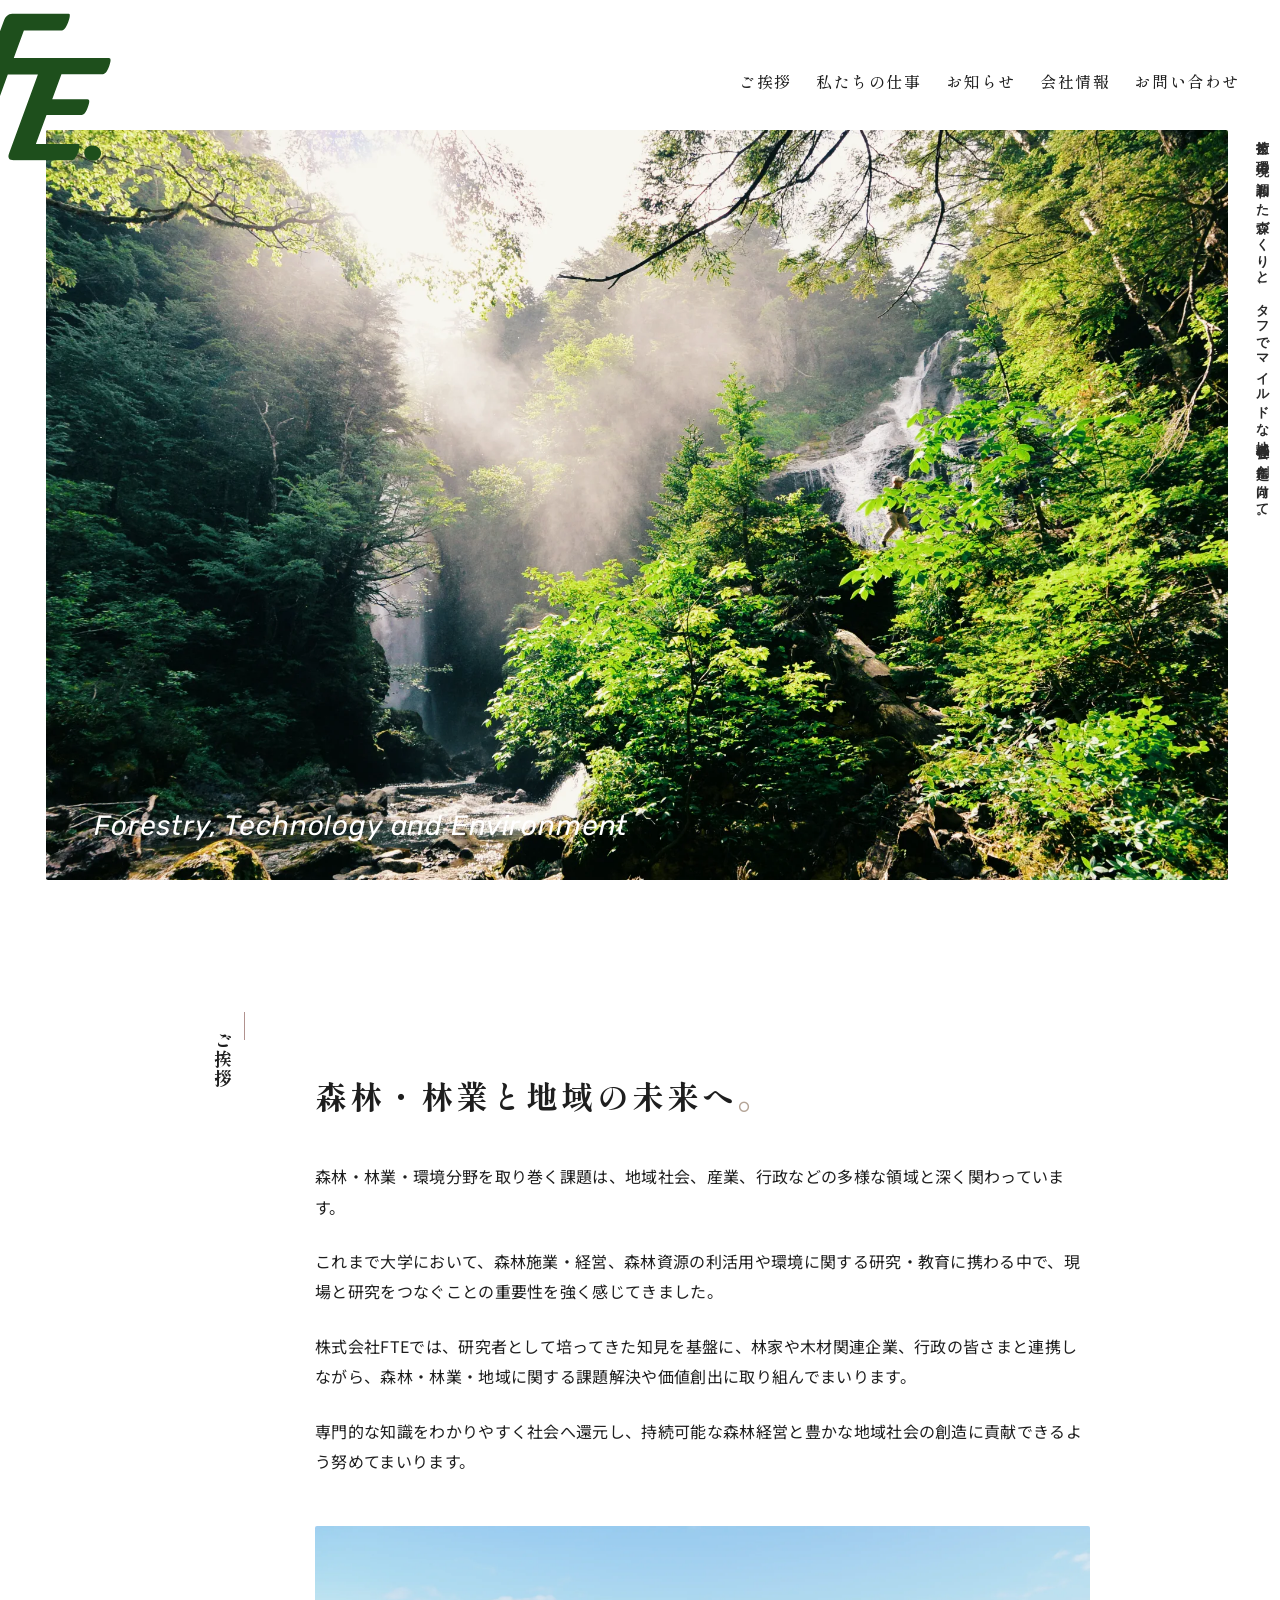
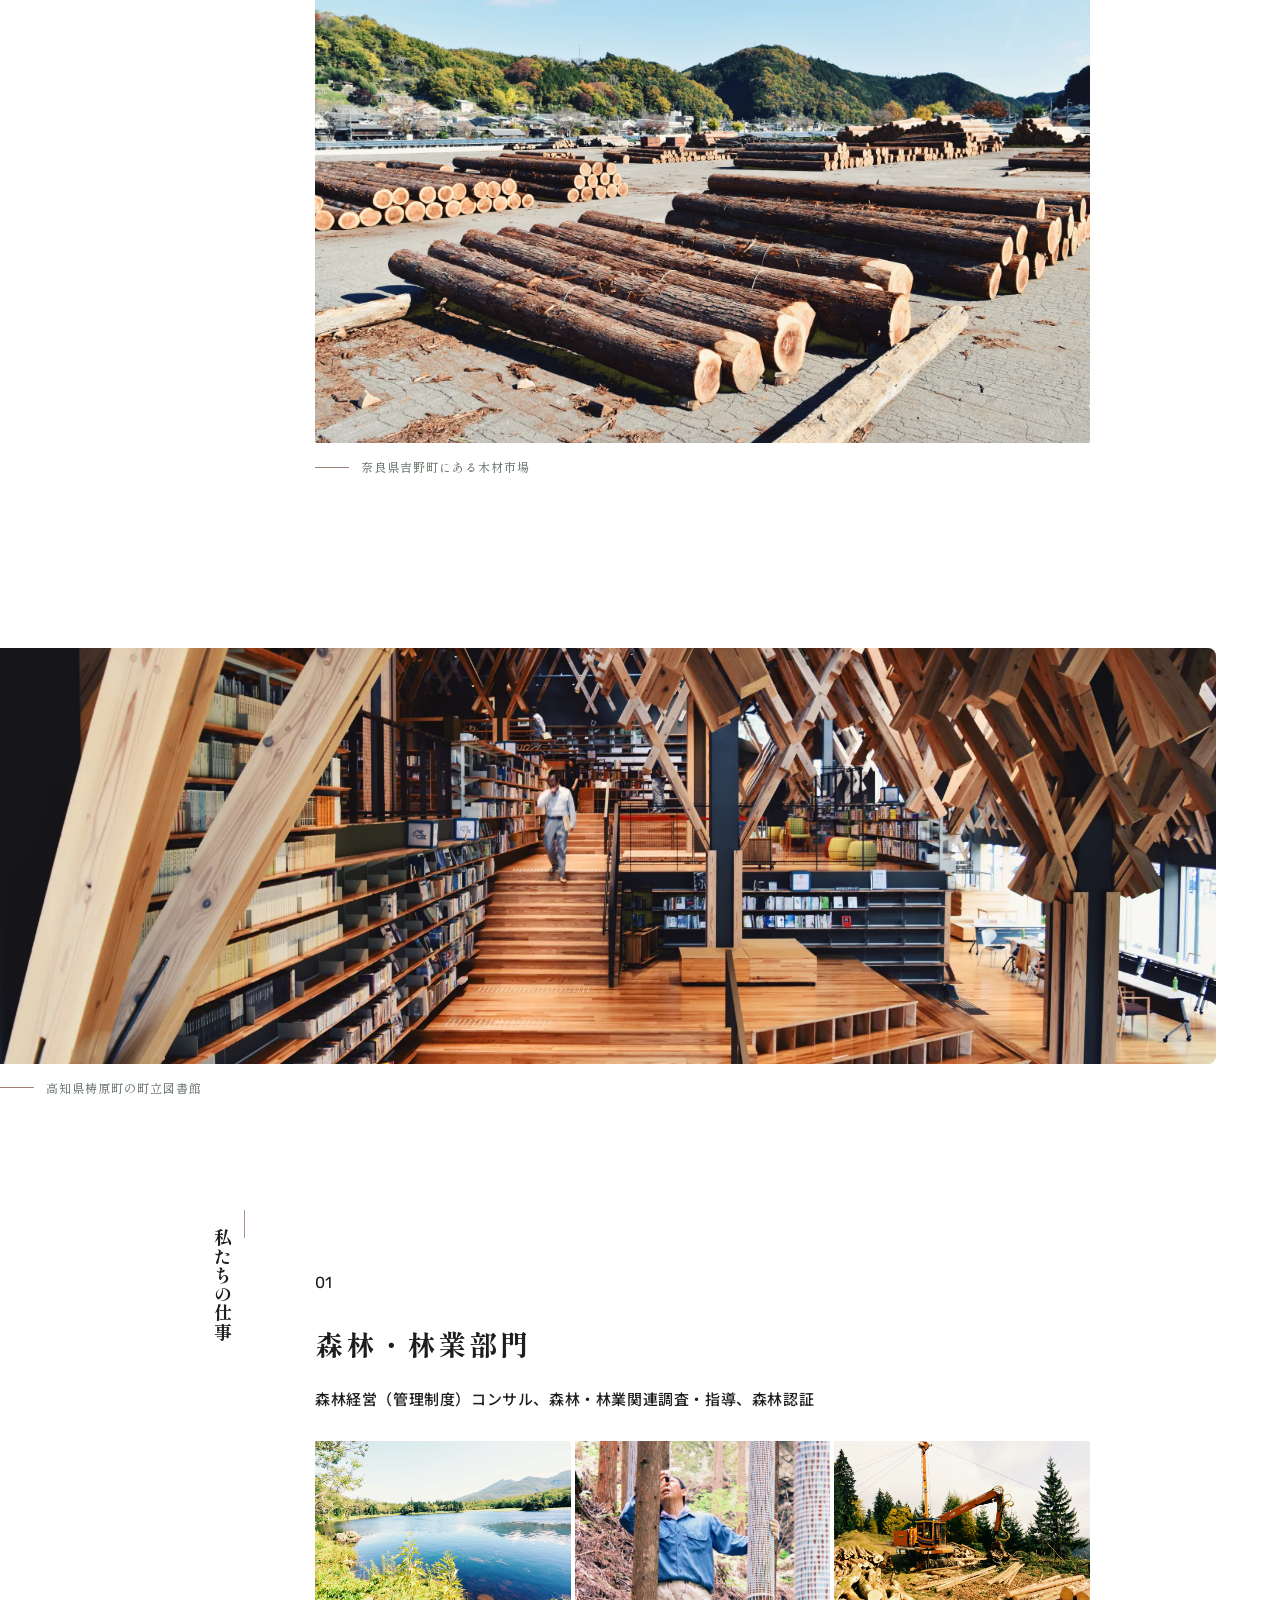
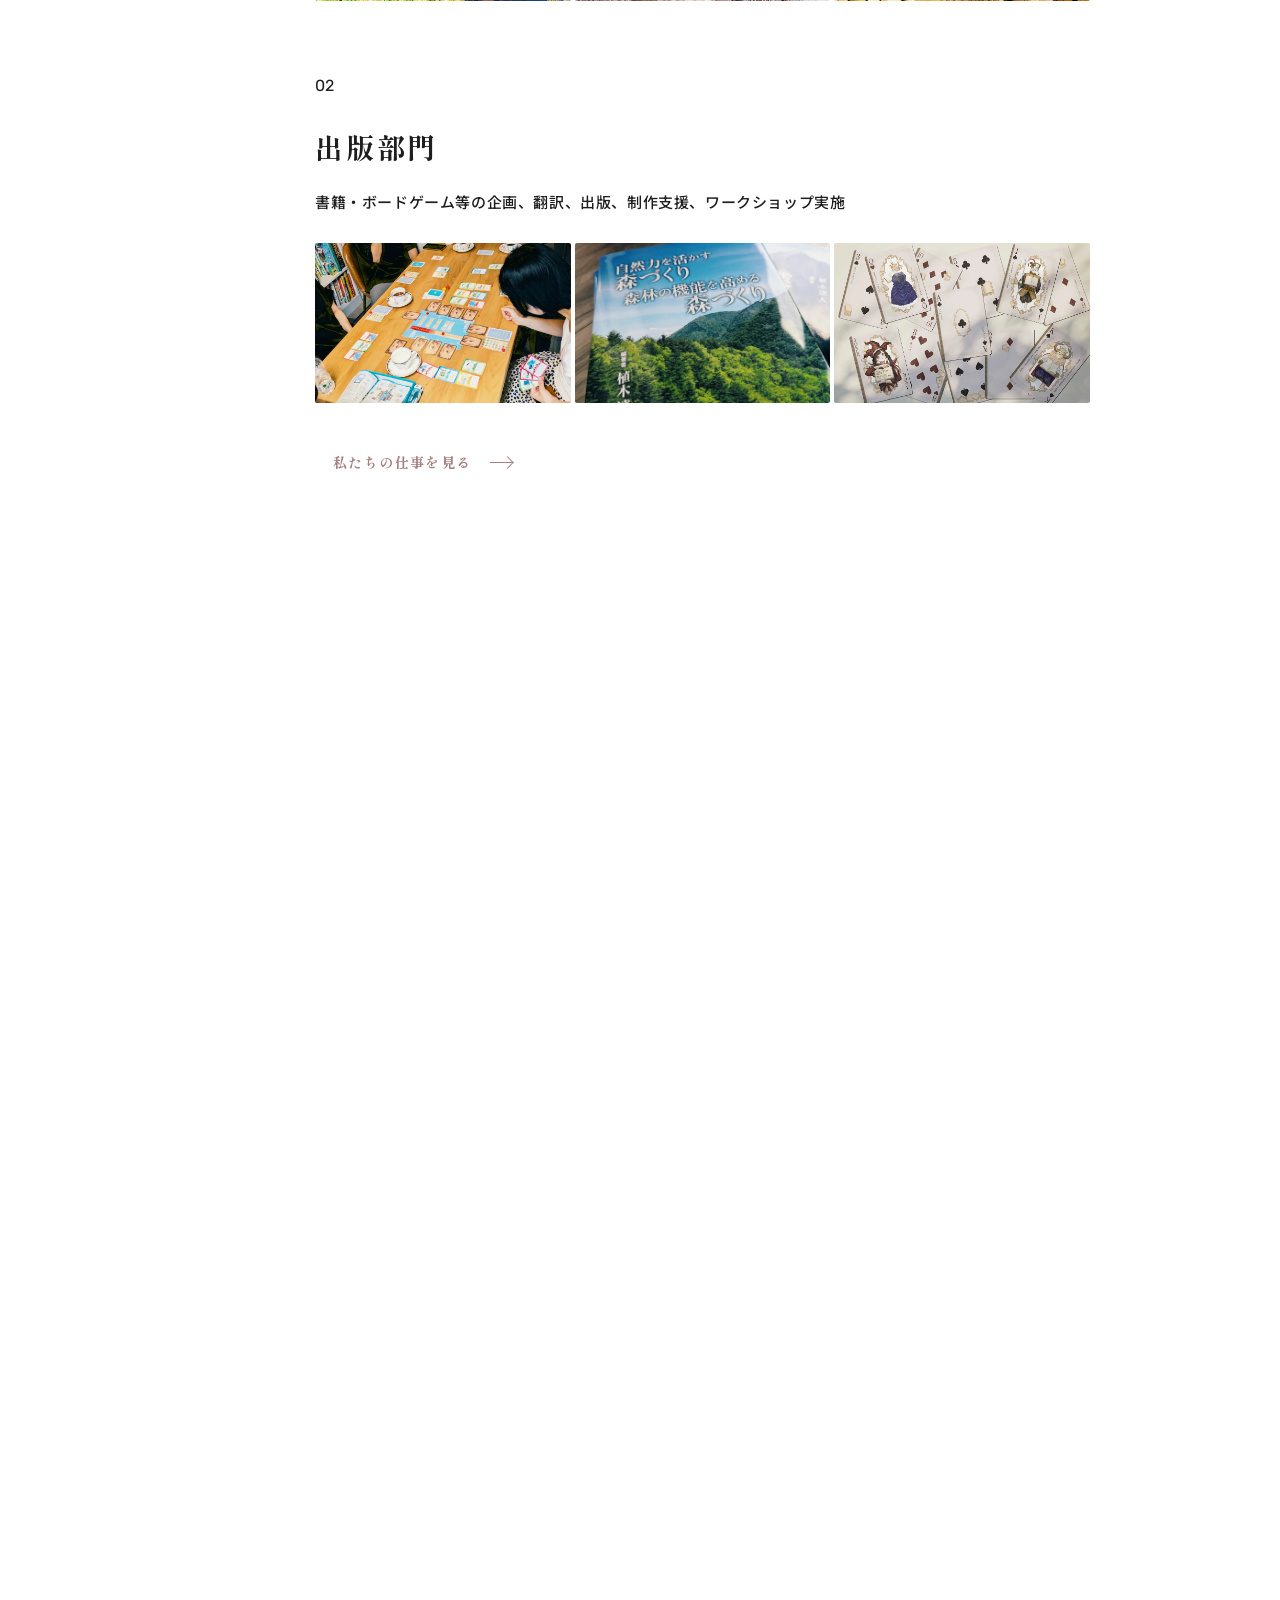
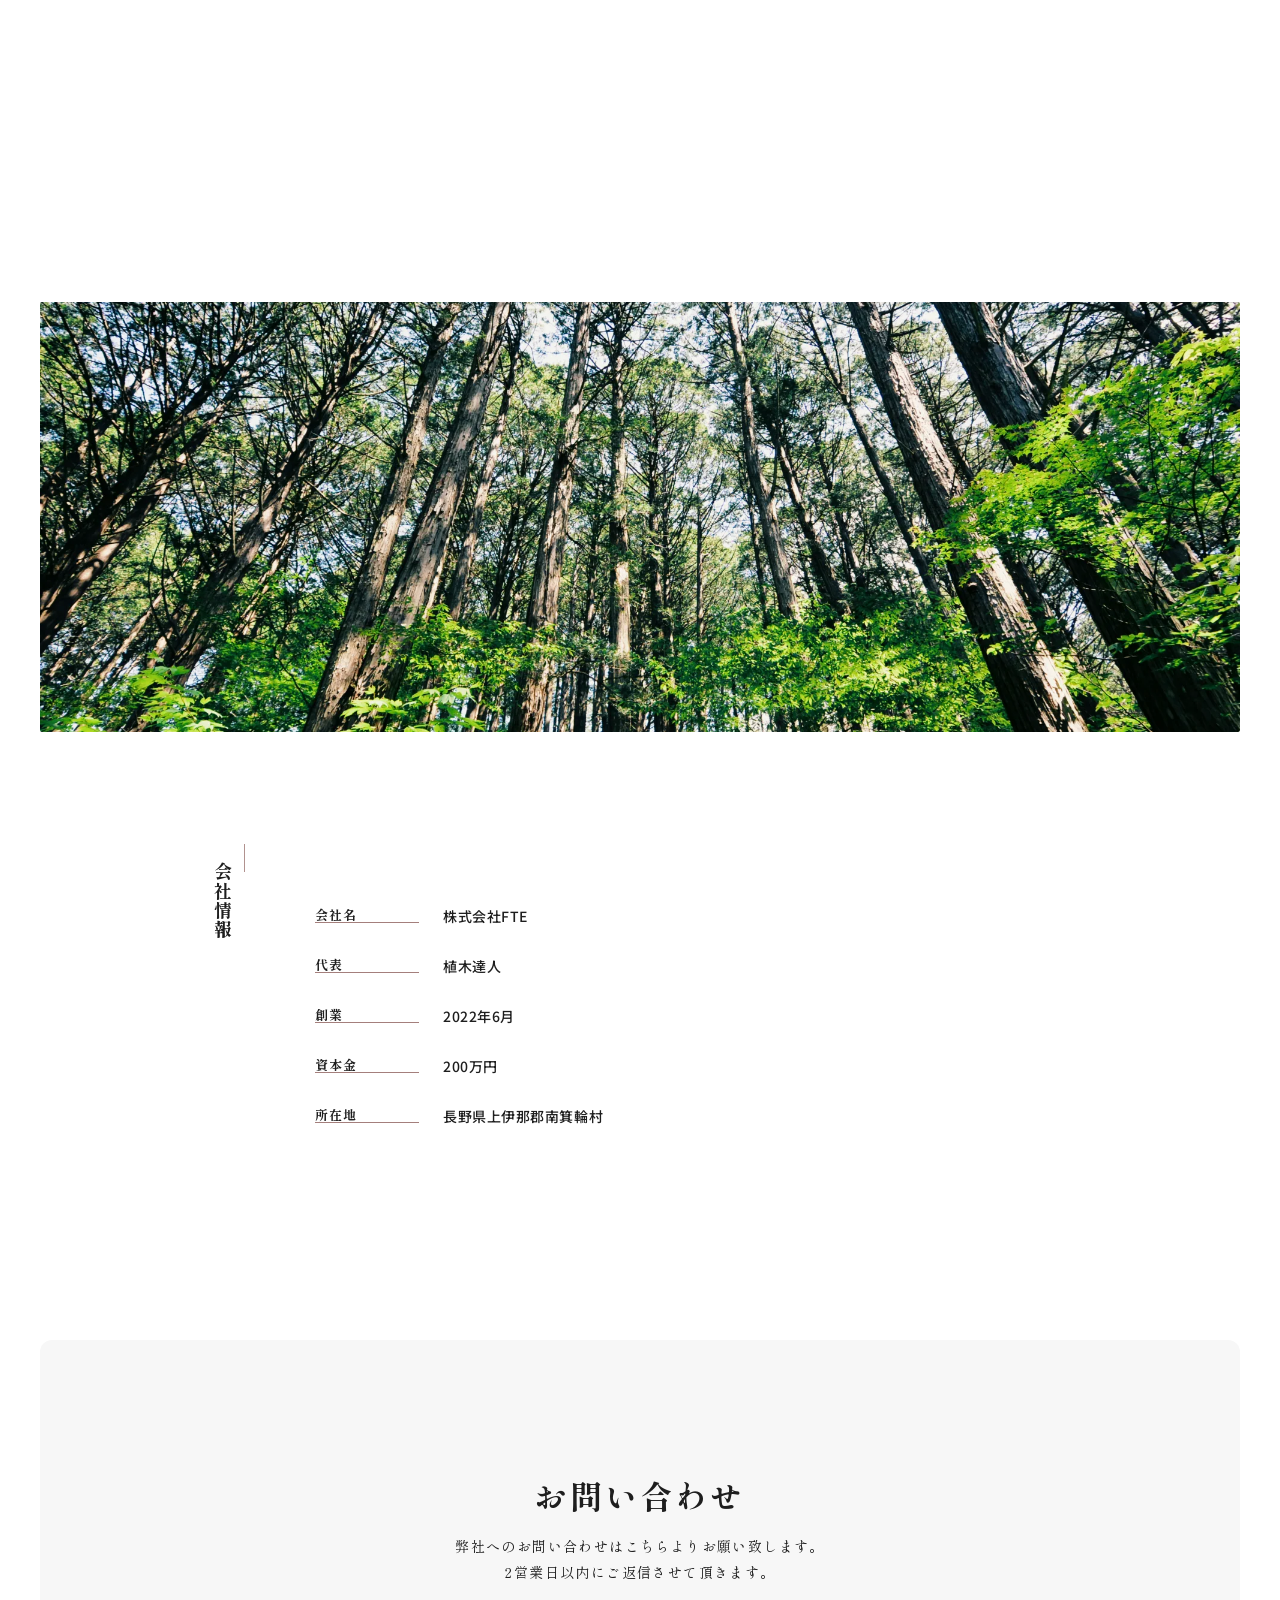
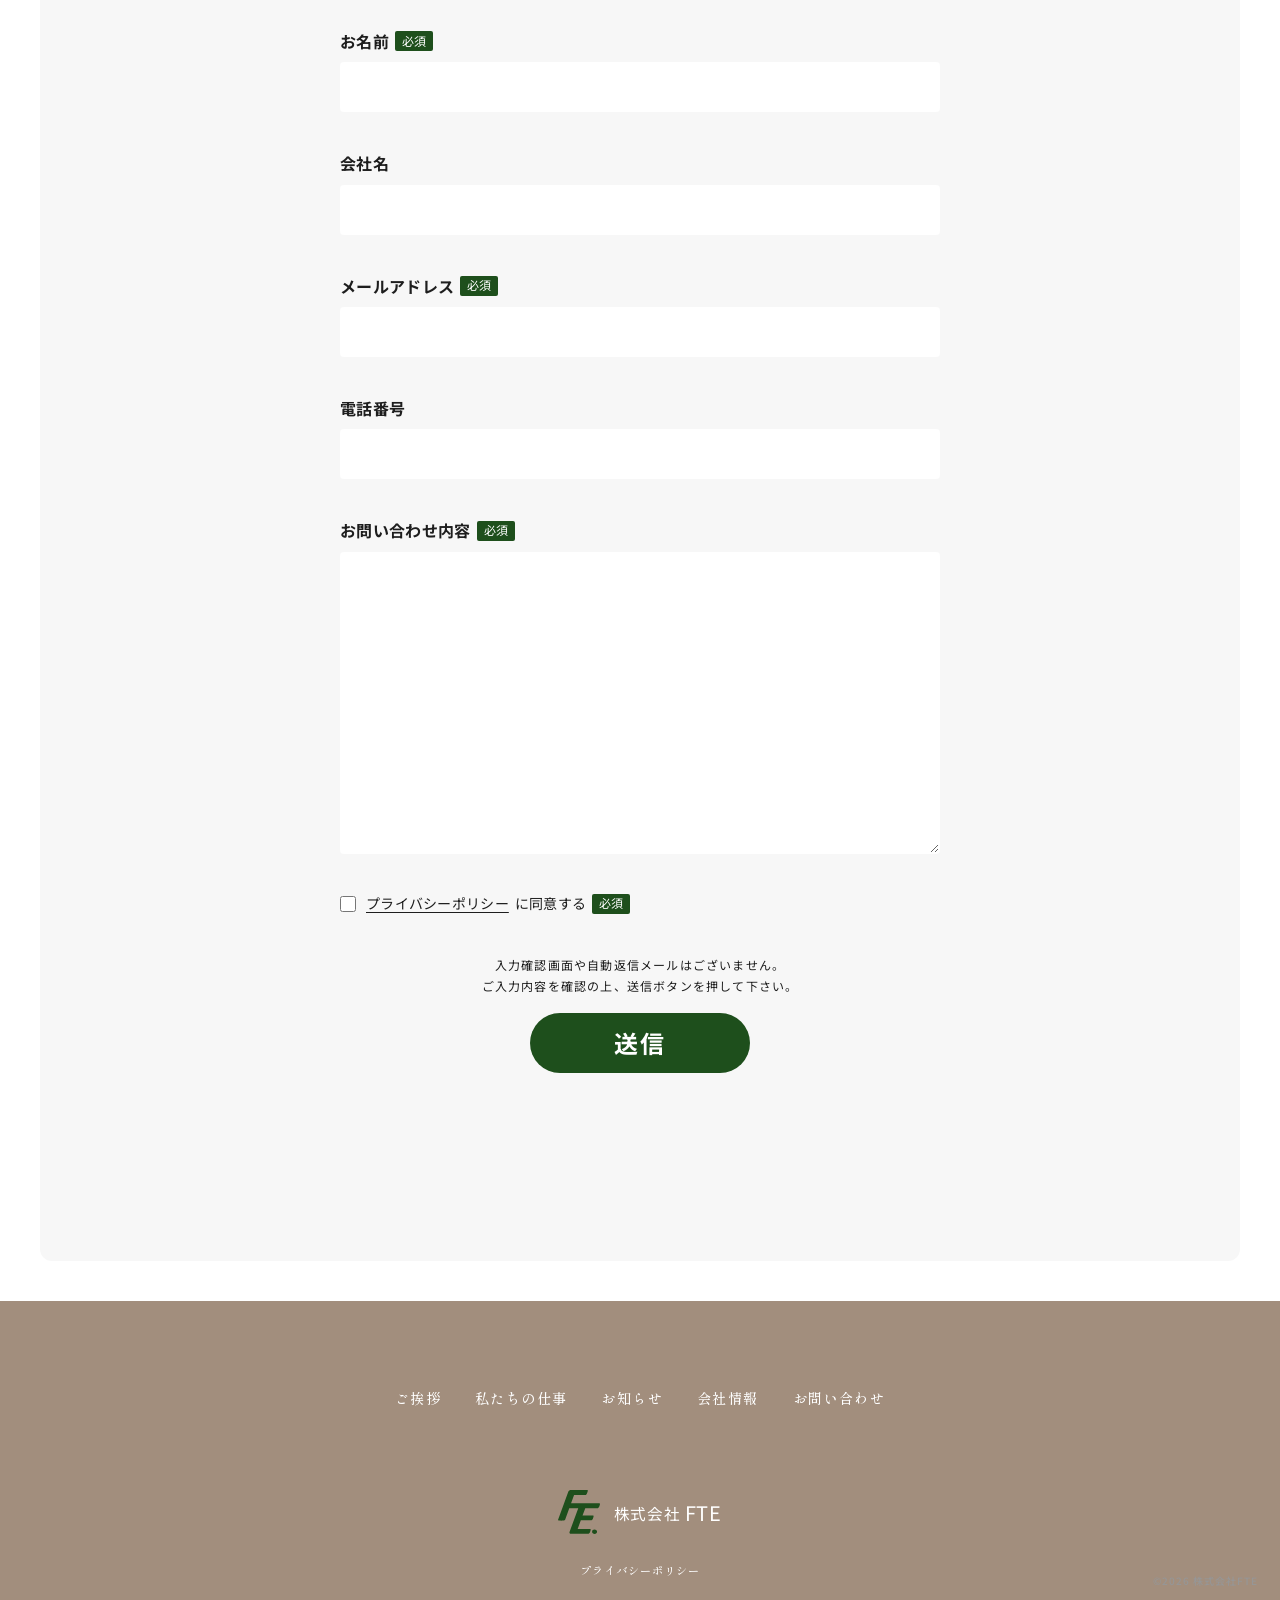
==== commit 998f7f6f: "Font Update" ====
--- a/index.html
+++ b/index.html
@@ -14,7 +14,7 @@
   <link rel="preconnect" href="https://fonts.googleapis.com" />
   <link rel="preconnect" href="https://fonts.gstatic.com" crossorigin />
   <link href="https://fonts.googleapis.com/css2?family=Noto+Sans+JP:wght@400;500;700;900&amp;family=Rubik:wght@400;500;600;700&amp;family=Shippori+Mincho+B1:wght@400;500;600;700&amp;family=Zen+Kaku+Gothic+New:wght@400;500;700;900&amp;display=swap" rel="stylesheet" />
-  <link rel="stylesheet" href="assets/styles.css?v=20260608-sidecopy-fit" />
+  <link rel="stylesheet" href="assets/styles.css?v=20260608-message-original" />
 </head>
 <body>
   <header class="site-header" id="top">
--- a/assets/styles.css
+++ b/assets/styles.css
@@ -472,6 +472,15 @@
   line-height: 1.9;
 }
 
+.work-item p:not(.work-number),
+.media-body p,
+.empty-news {
+  font-size: 15px;
+  font-weight: 500;
+  letter-spacing: 0.04em;
+  line-height: 2.1;
+}
+
 .message-body p:last-of-type {
   margin-bottom: 50px;
 }
@@ -550,7 +559,6 @@
 
 .work-item p:not(.work-number) {
   margin-bottom: 26px;
-  font-size: 14px;
 }
 
 .image-row {
@@ -689,37 +697,36 @@
 
 .company-detail dl {
   display: grid;
-  gap: 25px;
+  gap: 22px;
   margin: 0;
 }
 
 .company-detail dl div {
   display: grid;
-  grid-template-columns: 70px minmax(0, 1fr);
-  gap: 8px;
+  grid-template-columns: 104px minmax(0, 1fr);
+  gap: 24px;
   align-items: start;
 }
 
 .company-detail dt,
 .company-detail dd {
   margin: 0;
-  padding-bottom: 6px;
   color: var(--ink);
-  letter-spacing: 0.1em;
-  line-height: 1.5;
 }
 
 .company-detail dt {
   position: relative;
-  font-size: 12px;
+  font-size: 13px;
   font-weight: 700;
+  letter-spacing: 0.08em;
+  line-height: 2;
 }
 
 .company-detail dt::after {
   content: "";
   position: absolute;
   right: 0;
-  bottom: 0;
+  bottom: 5px;
   left: 0;
   height: 1px;
   background: var(--accent);
@@ -727,7 +734,9 @@
 
 .company-detail dd {
   font-size: 14px;
-  font-weight: 400;
+  font-weight: 500;
+  letter-spacing: 0.04em;
+  line-height: 2;
 }
 
 .section-media {
@@ -1909,6 +1918,13 @@
 
   .section-body p {
     font-size: 14px;
+  }
+
+  .work-item p:not(.work-number),
+  .media-body p,
+  .empty-news {
+    font-size: 14px;
+    line-height: 2;
   }
 
   .section-media {
@@ -3212,8 +3228,7 @@
 }
 
 .forgotten-about-return::before {
-  content: "←";
-  margin-right: 10px;
+  content: none;
 }
 
 .forgotten-about-hero-inner {
@@ -3292,15 +3307,43 @@
 }
 
 .forgotten-about-section {
-  padding: clamp(170px, 22vw, 300px) clamp(24px, 7vw, 100px);
+  padding: clamp(86px, 11vw, 150px) clamp(24px, 7vw, 100px);
   background: transparent;
 }
 
 .forgotten-about-site main > .forgotten-about-section:first-child {
-  padding-top: clamp(100px, 14vw, 180px);
+  padding-top: clamp(50px, 7vw, 90px);
+}
+
+.forgotten-about-return {
+  position: relative;
+  z-index: 2;
+  top: auto;
+  left: auto;
+  width: auto;
+  margin: clamp(34px, 5vw, 66px) clamp(24px, 5vw, 72px) clamp(42px, 5vw, 68px);
+}
+
+.forgotten-about-return a {
+  display: inline-flex;
+  align-items: center;
+  color: var(--forgotten-gold-light);
+  font-family: "Cormorant Garamond", serif;
+  font-size: 15px;
+  letter-spacing: 0.08em;
+  text-decoration: none;
+  text-shadow: 0 0 14px rgba(216, 188, 131, 0.32);
+  transition: color 180ms ease, text-shadow 180ms ease;
+}
+
+.forgotten-about-return a:hover,
+.forgotten-about-return a:focus-visible {
+  color: #f0cf8a;
+  text-shadow: 0 0 18px rgba(240, 207, 138, 0.5);
 }
 
 .forgotten-about-team {
+  padding-top: clamp(170px, 22vw, 300px);
   background: transparent;
 }
 
@@ -3361,7 +3404,7 @@
 
 .forgotten-about-work-list {
   display: grid;
-  gap: 34px;
+  gap: 22px;
   margin: 0;
   padding: 0;
   list-style: none;
@@ -3562,11 +3605,26 @@
   }
 
   .forgotten-about-section {
-    padding: 132px 24px 154px;
+    padding: 66px 24px 78px;
   }
 
   .forgotten-about-site main > .forgotten-about-section:first-child {
-    padding-top: 90px;
+    padding-top: 45px;
+  }
+
+  .forgotten-about-return {
+    top: auto;
+    left: auto;
+    width: auto;
+    margin: 28px 24px 46px;
+  }
+
+  .forgotten-about-return a {
+    font-size: 14px;
+  }
+
+  .forgotten-about-team {
+    padding-top: 142px;
   }
 
   .forgotten-about-section-inner {
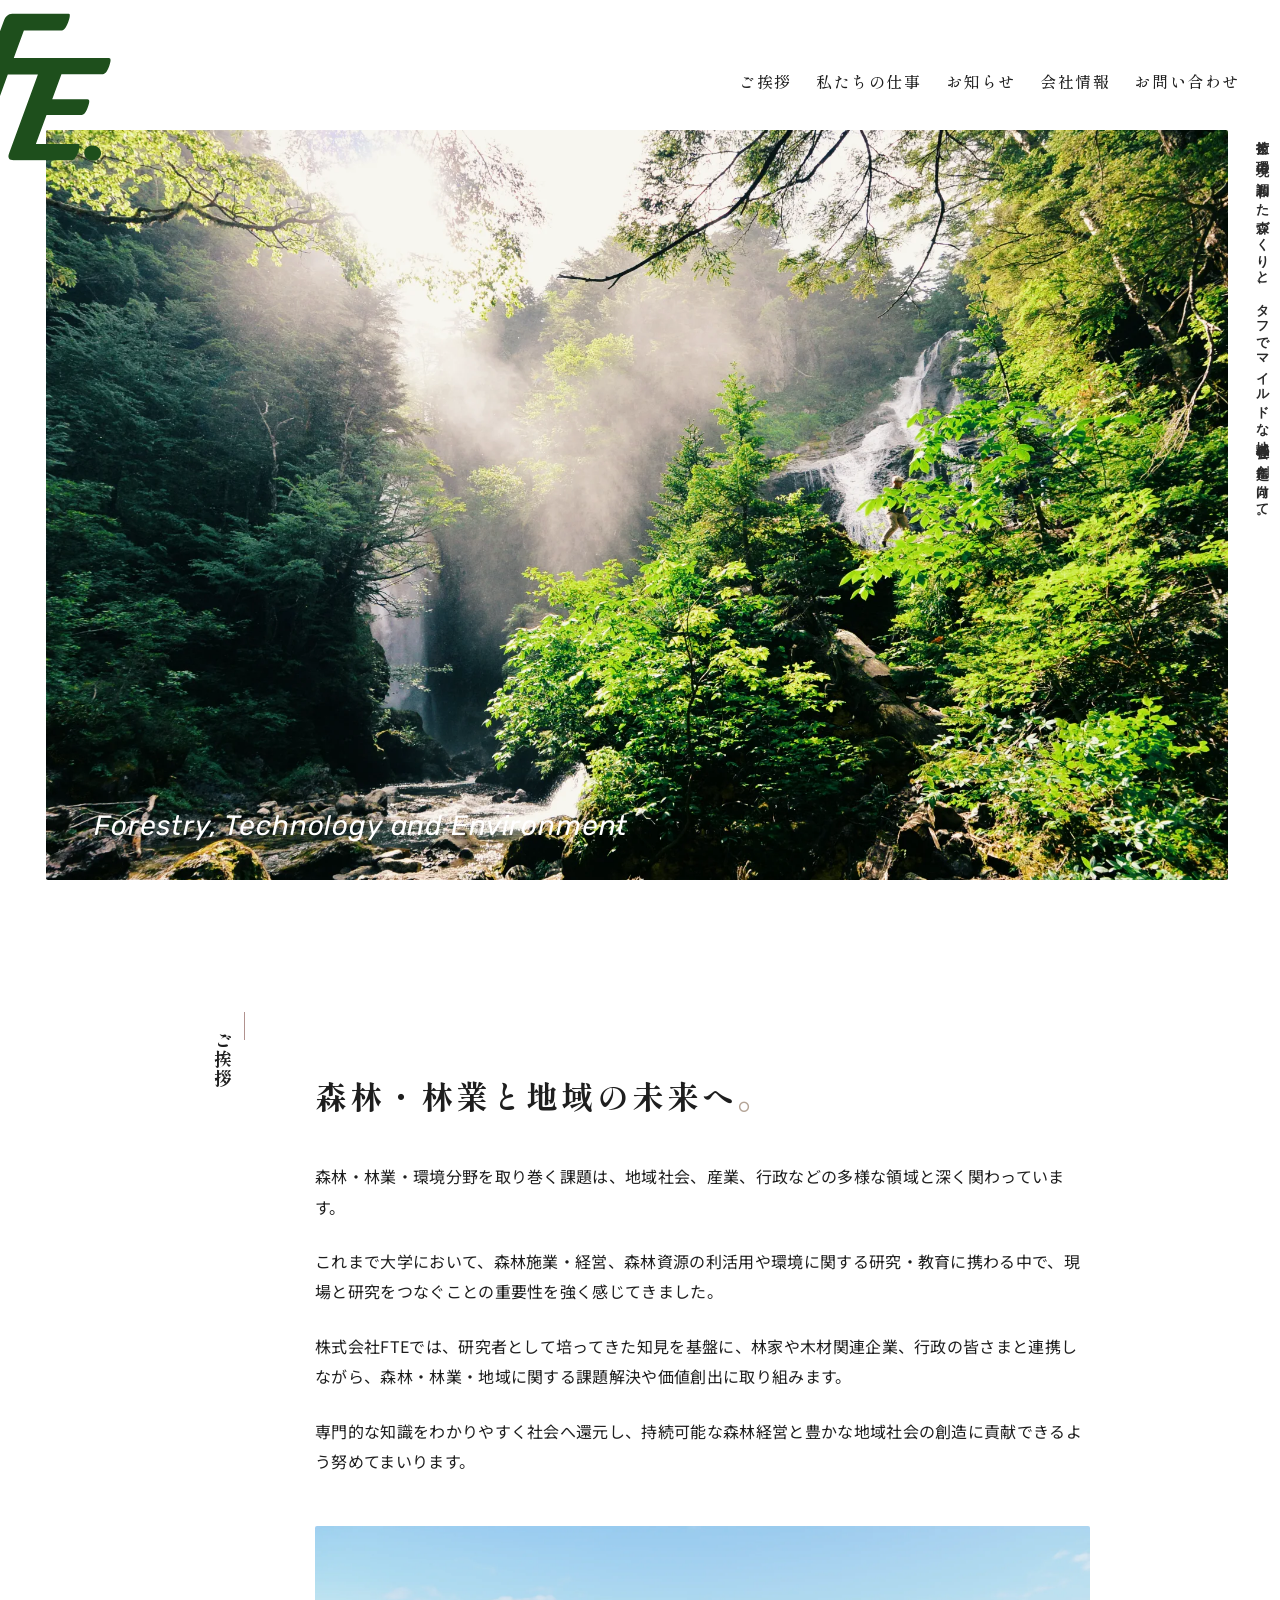
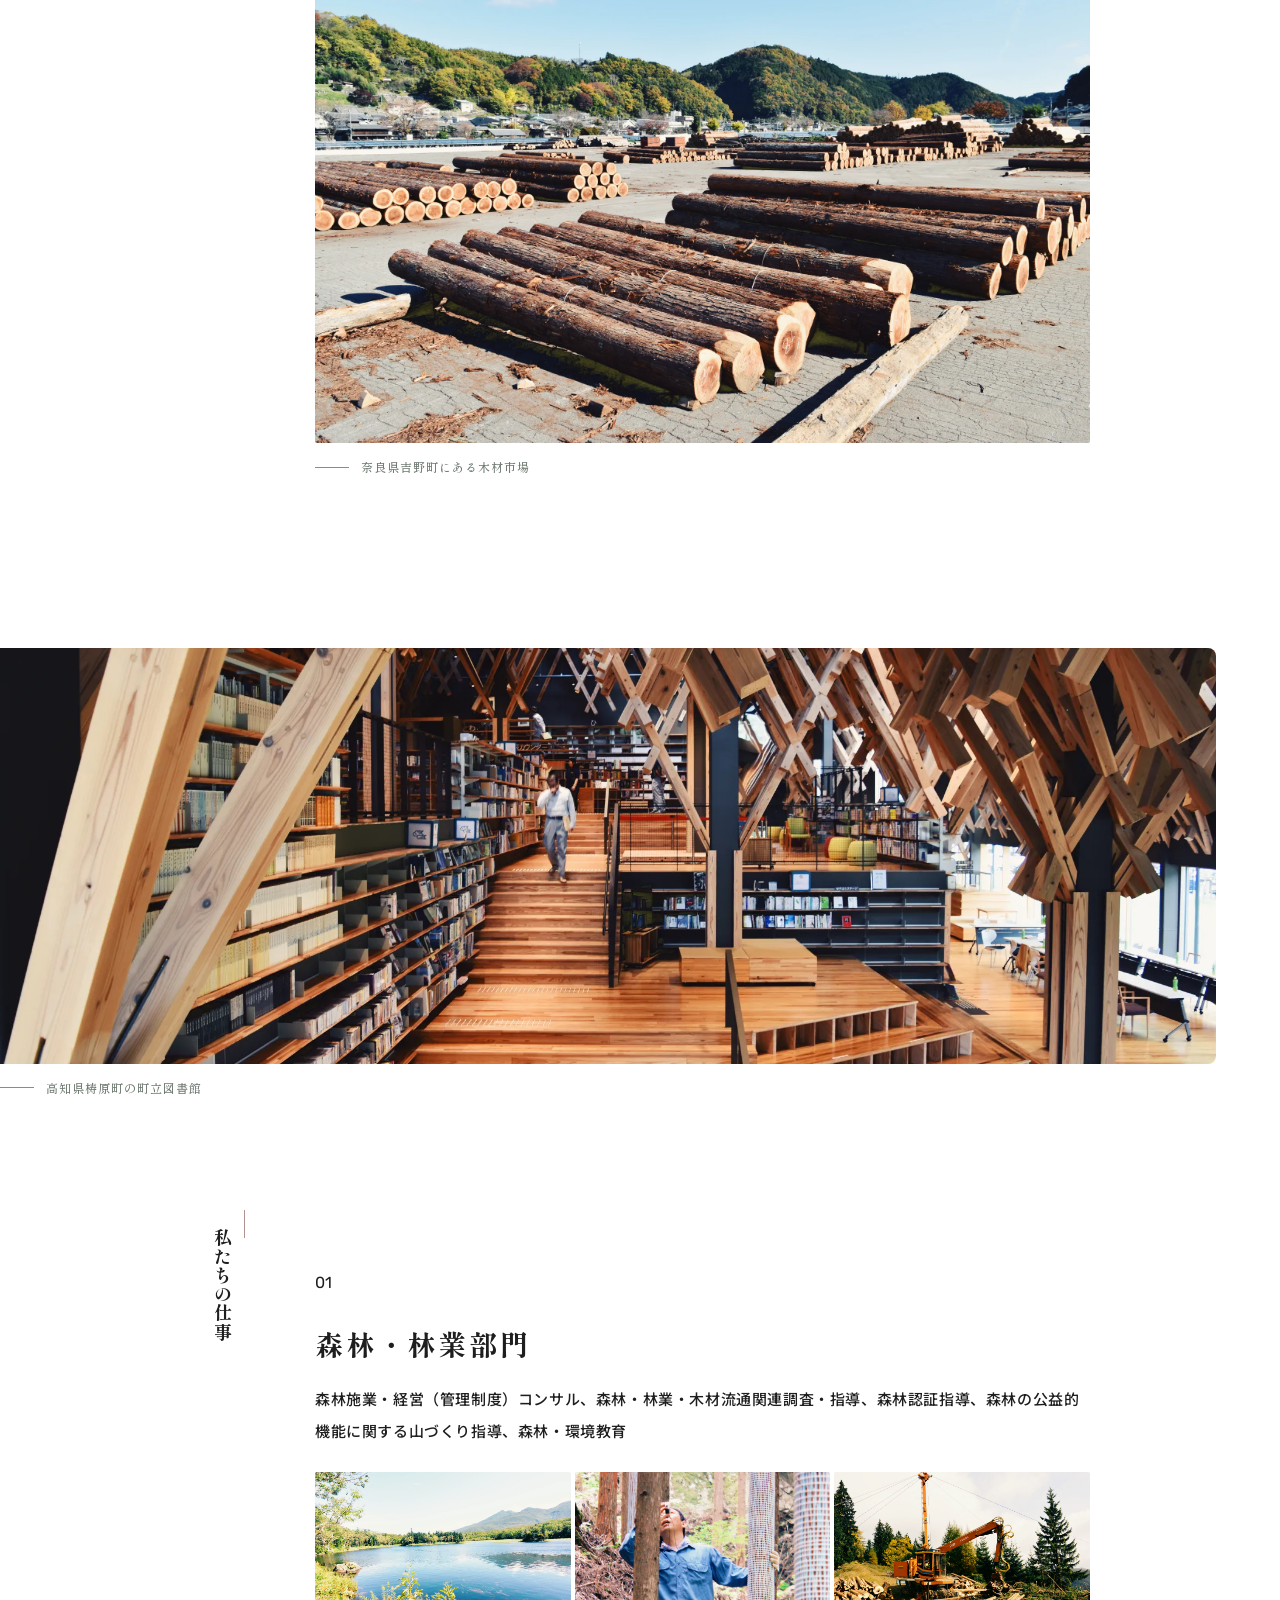
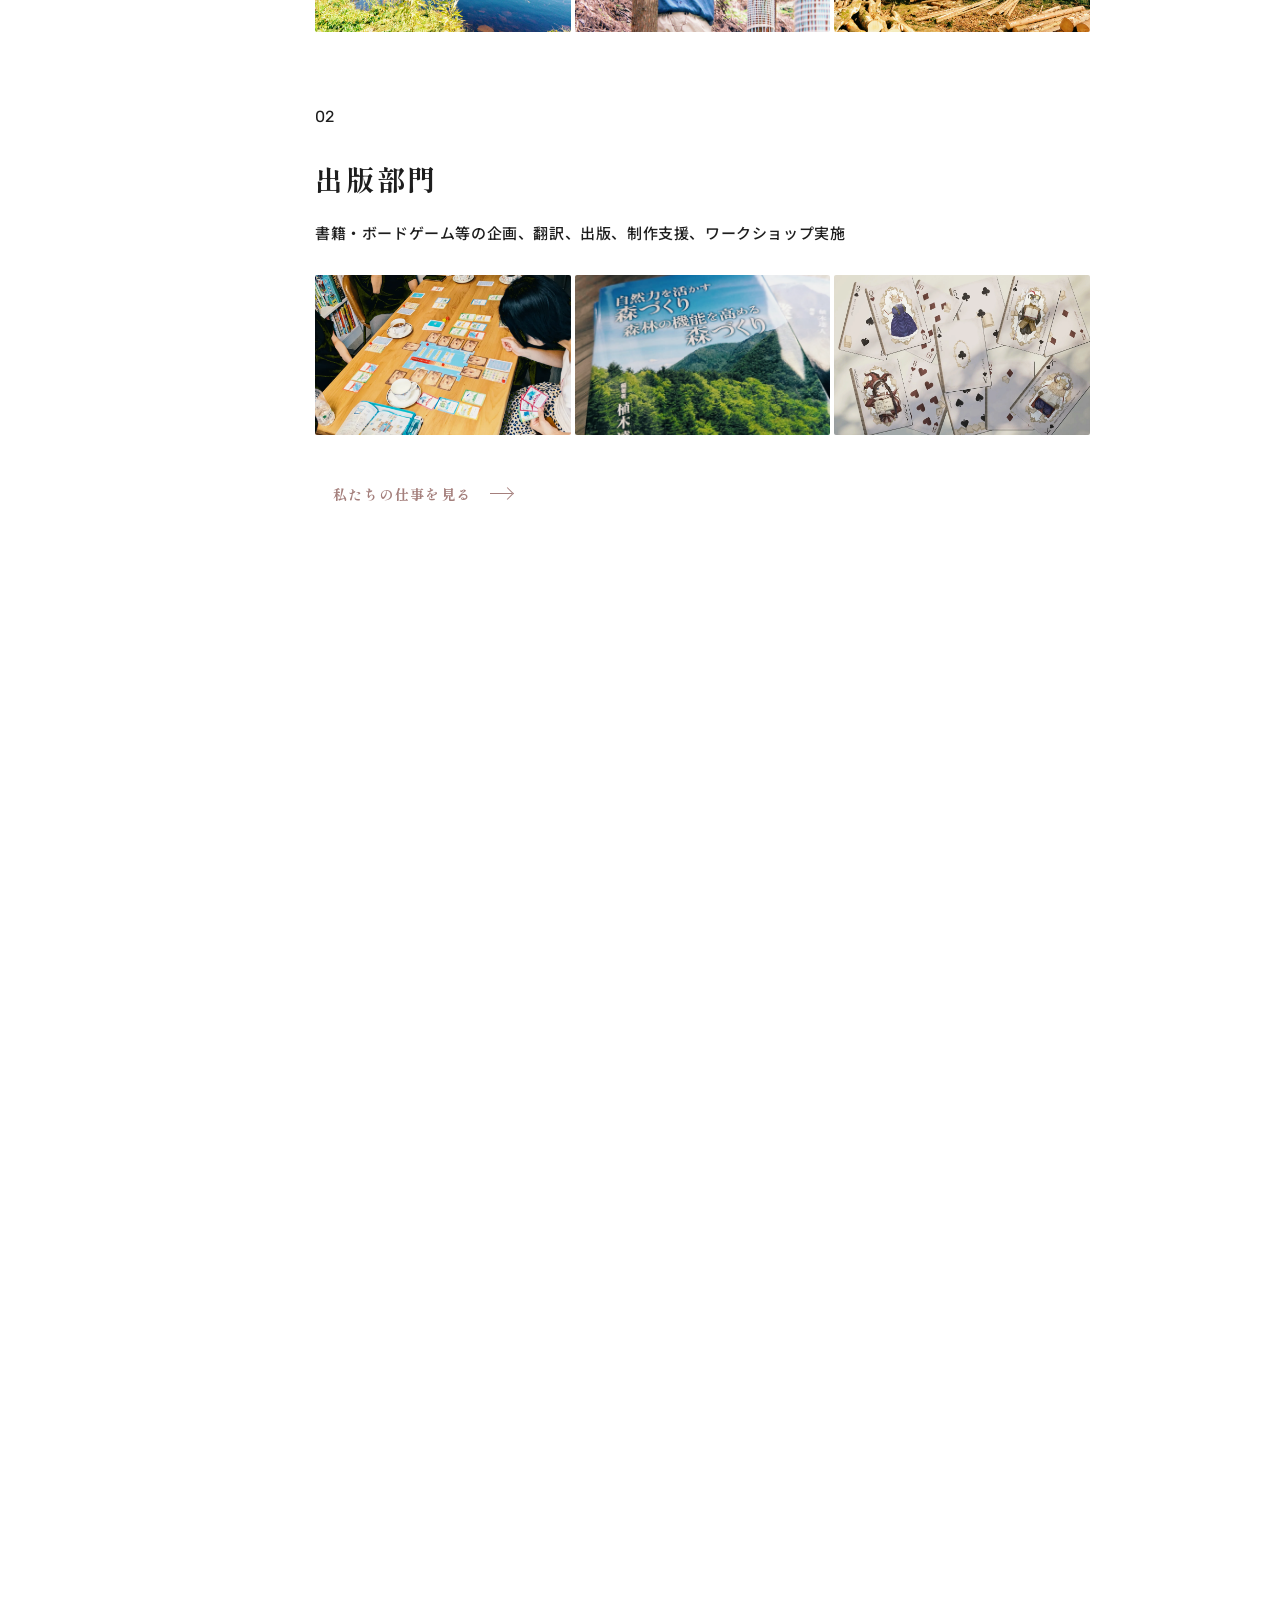
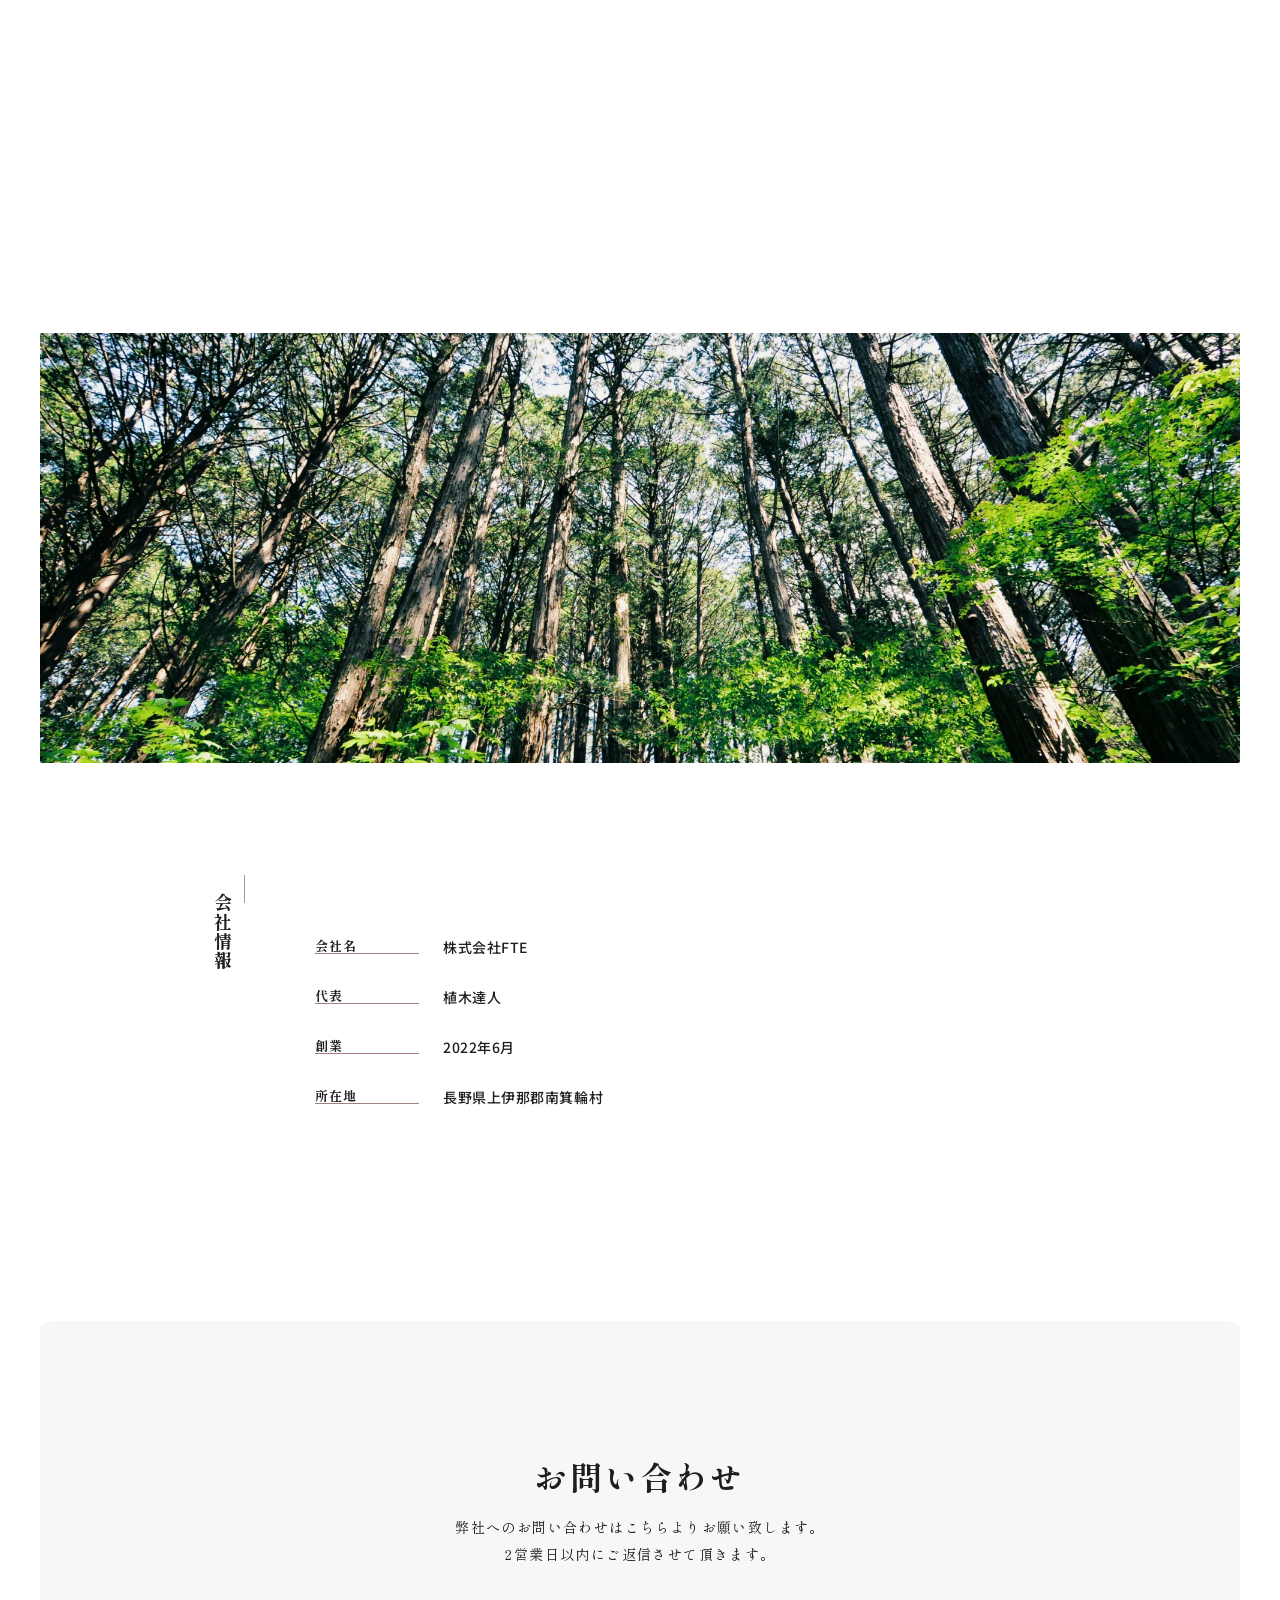
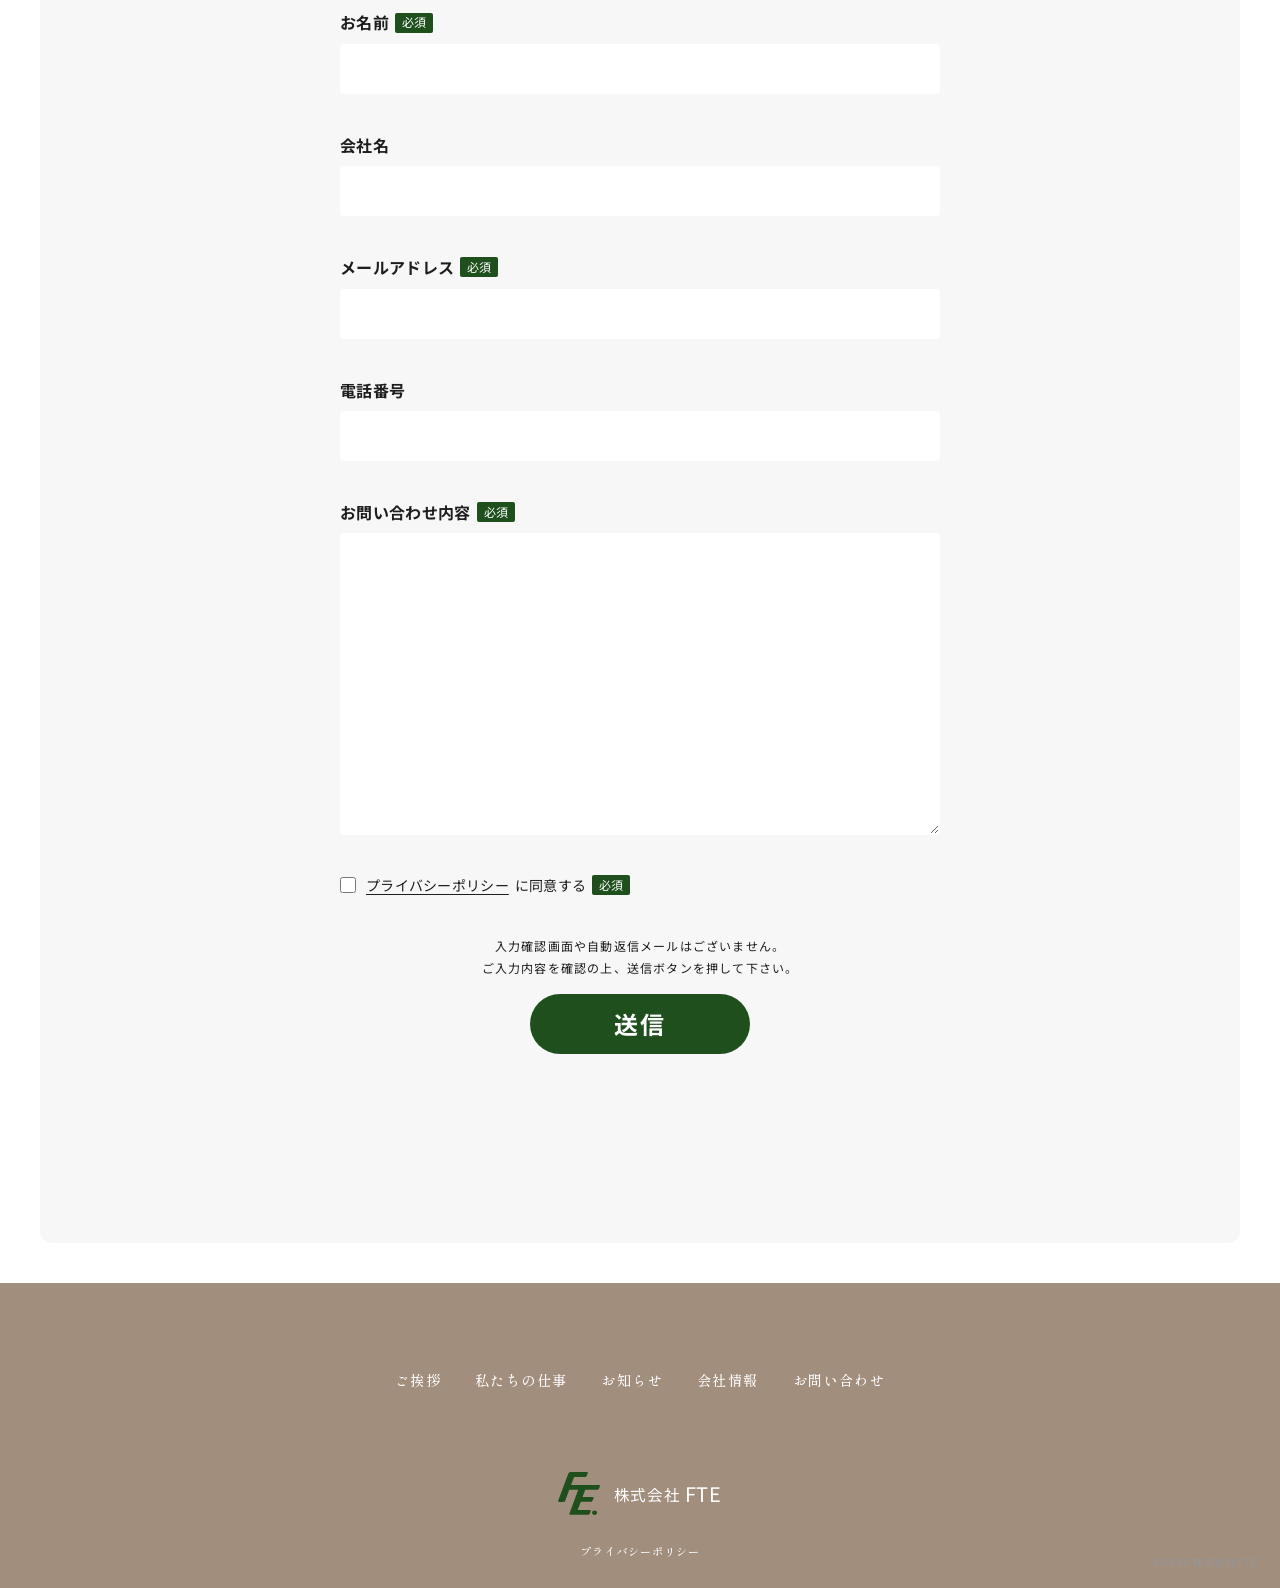
==== commit e1f1562f: "update" ====
--- a/index.html
+++ b/index.html
@@ -76,7 +76,7 @@
             これまで大学において、森林施業・経営、森林資源の利活用や環境に関する研究・教育に携わる中で、現場と研究をつなぐことの重要性を強く感じてきました。
           </p>
           <p>
-            株式会社FTEでは、研究者として培ってきた知見を基盤に、林家や木材関連企業、行政の皆さまと連携しながら、森林・林業・地域に関する課題解決や価値創出に取り組んでまいります。
+            株式会社FTEでは、研究者として培ってきた知見を基盤に、林家や木材関連企業、行政の皆さまと連携しながら、森林・林業・地域に関する課題解決や価値創出に取り組みます。
           </p>
           <p>
             専門的な知識をわかりやすく社会へ還元し、持続可能な森林経営と豊かな地域社会の創造に貢献できるよう努めてまいります。
@@ -102,7 +102,7 @@
             <p class="work-number">01</p>
             <h2>森林・林業部門</h2>
             <p>
-              森林経営（管理制度）コンサル、森林・林業関連調査・指導、森林認証
+              森林施業・経営（管理制度）コンサル、森林・林業・木材流通関連調査・指導、森林認証指導、森林の公益的機能に関する山づくり指導、森林・環境教育
             </p>
             <div class="image-row">
               <img src="assets/shiretoko.webp" alt="知床の森林" loading="lazy" />
@@ -191,10 +191,6 @@
               <div>
                 <dt>創業</dt>
                 <dd>2022年6月</dd>
-              </div>
-              <div>
-                <dt>資本金</dt>
-                <dd>200万円</dd>
               </div>
               <div>
                 <dt>所在地</dt>
